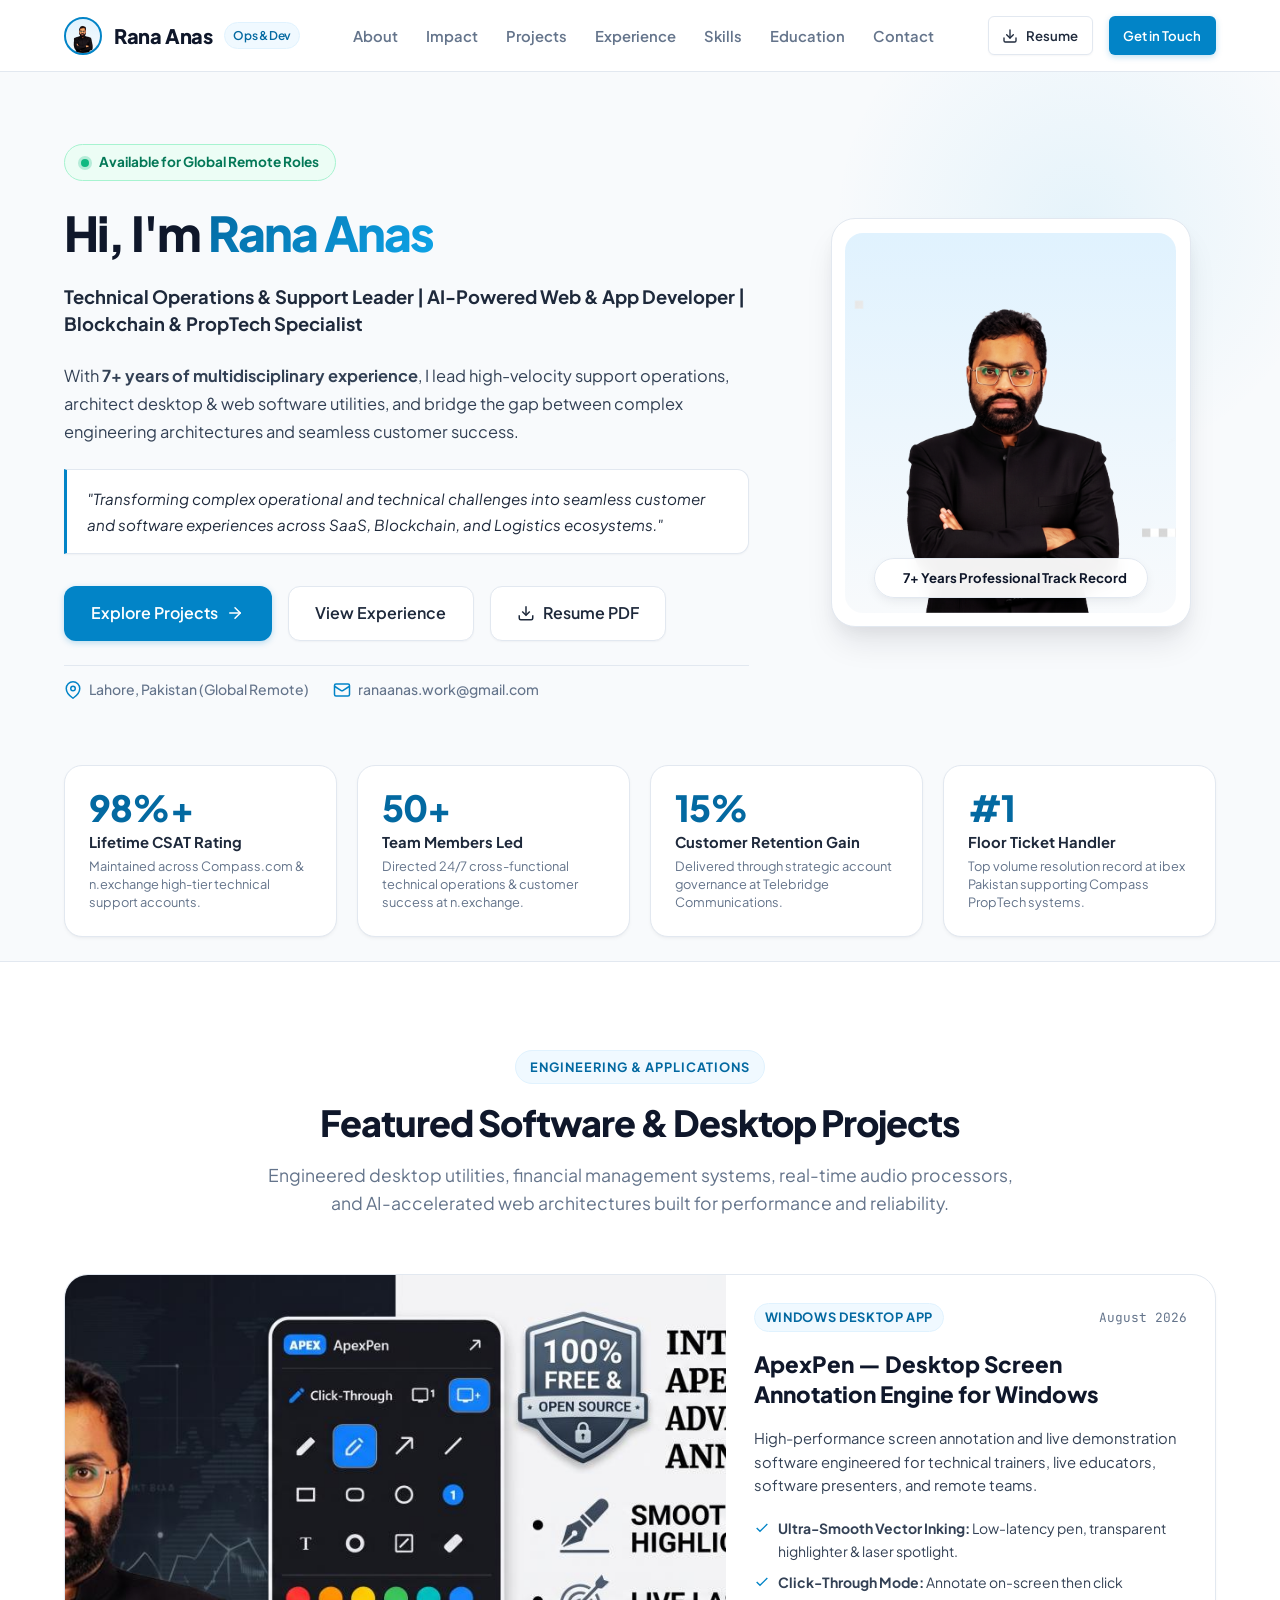
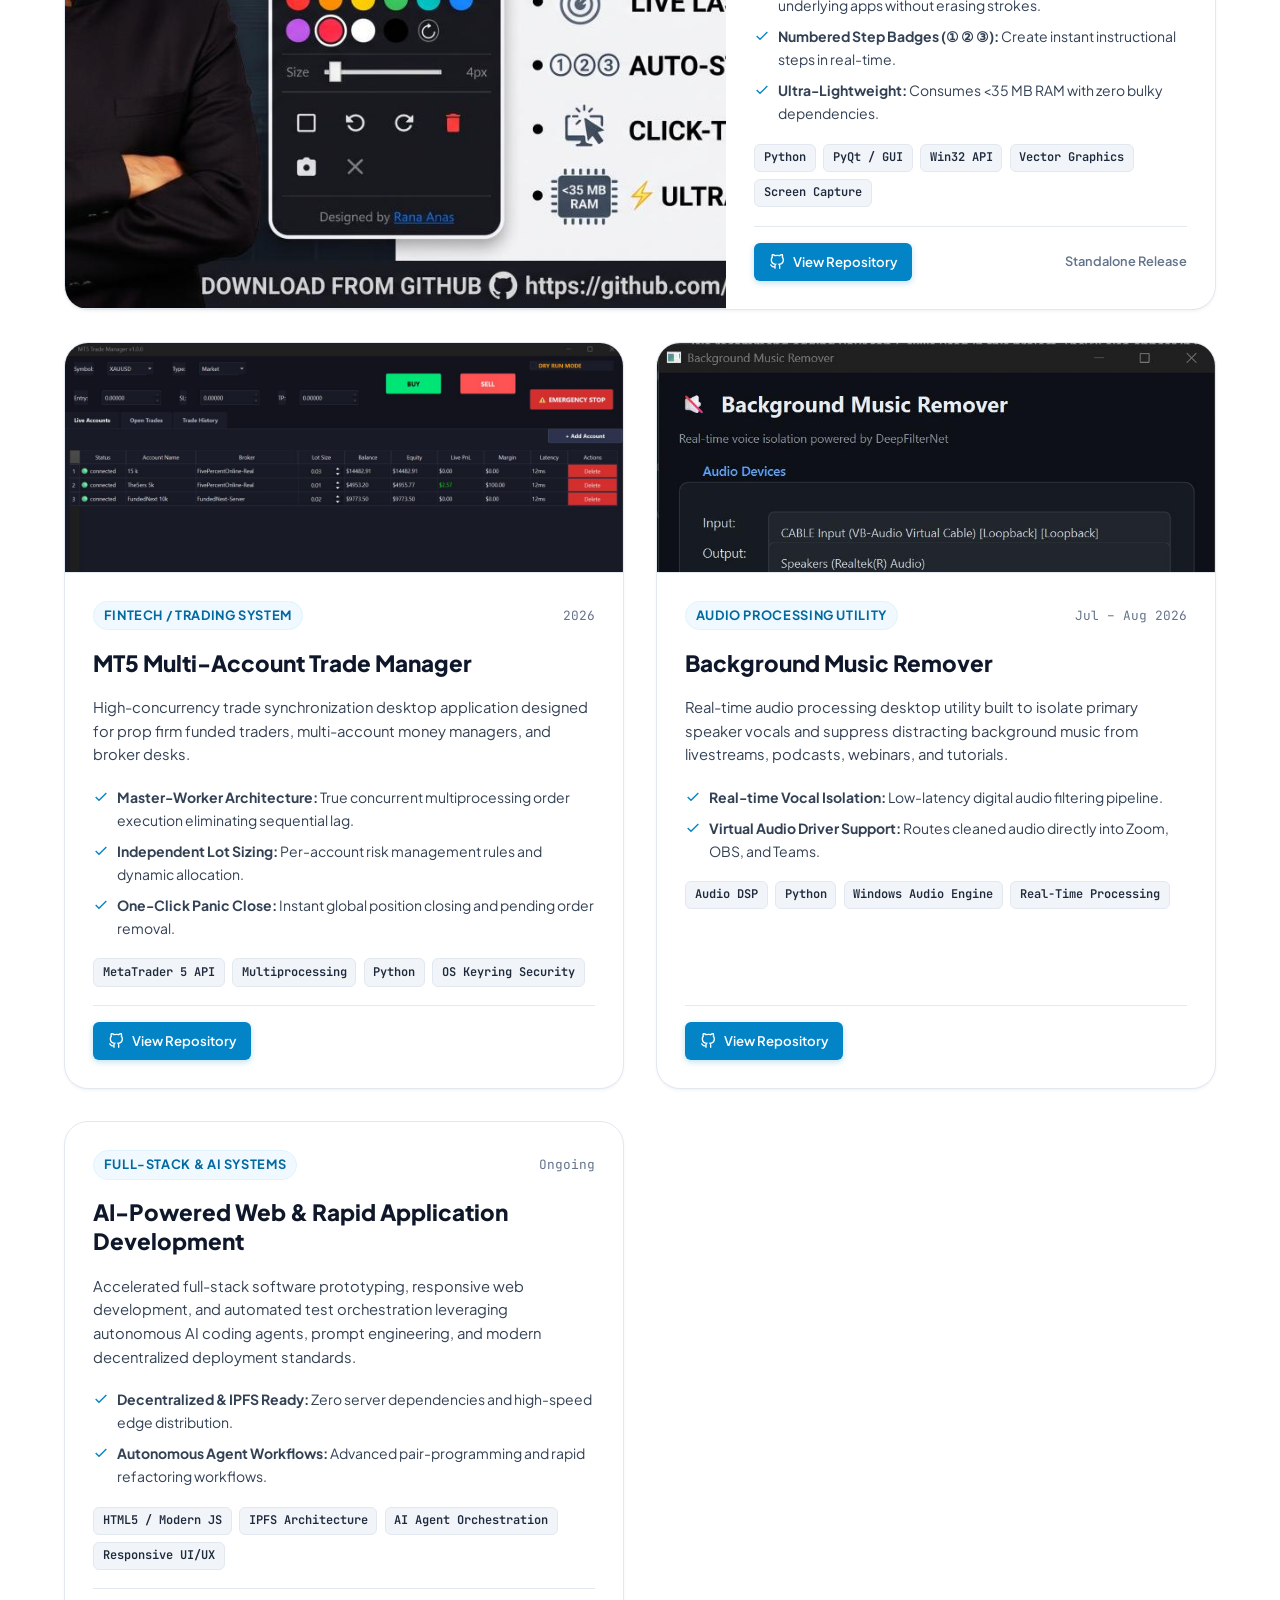
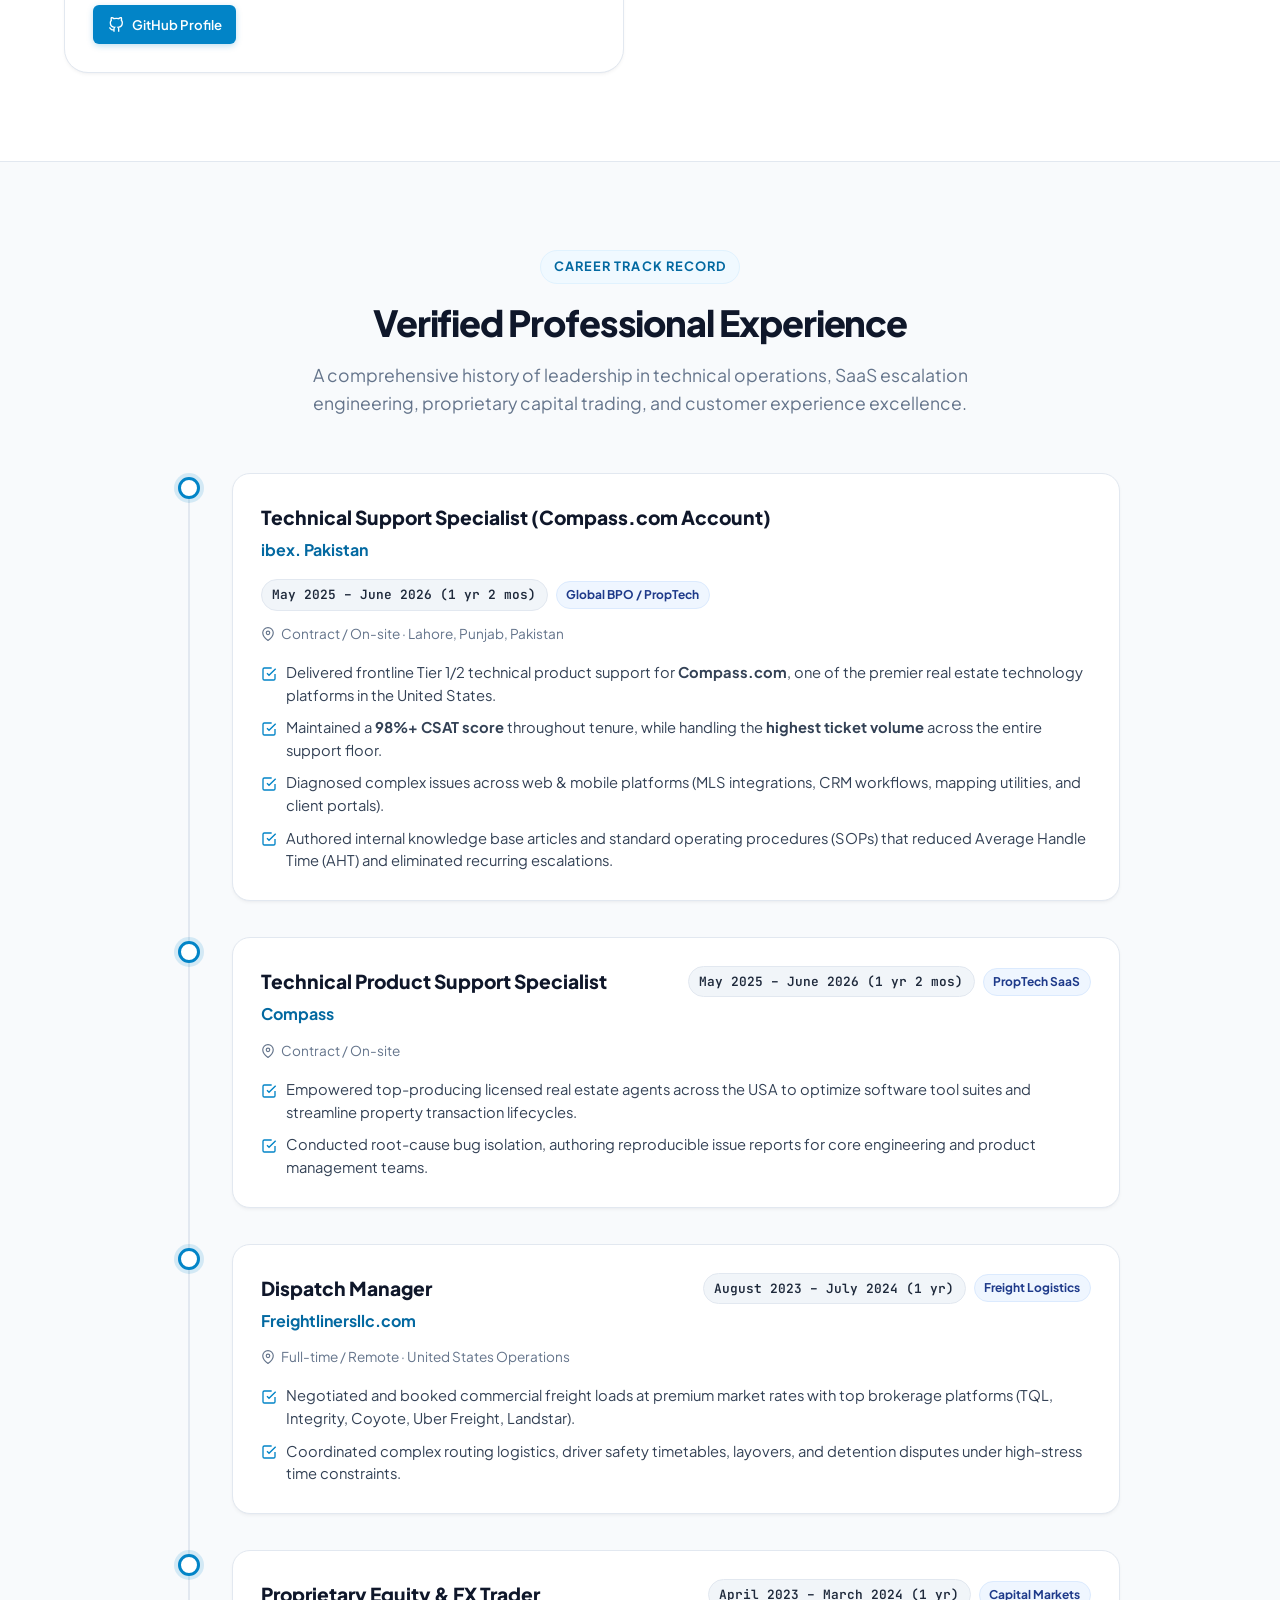
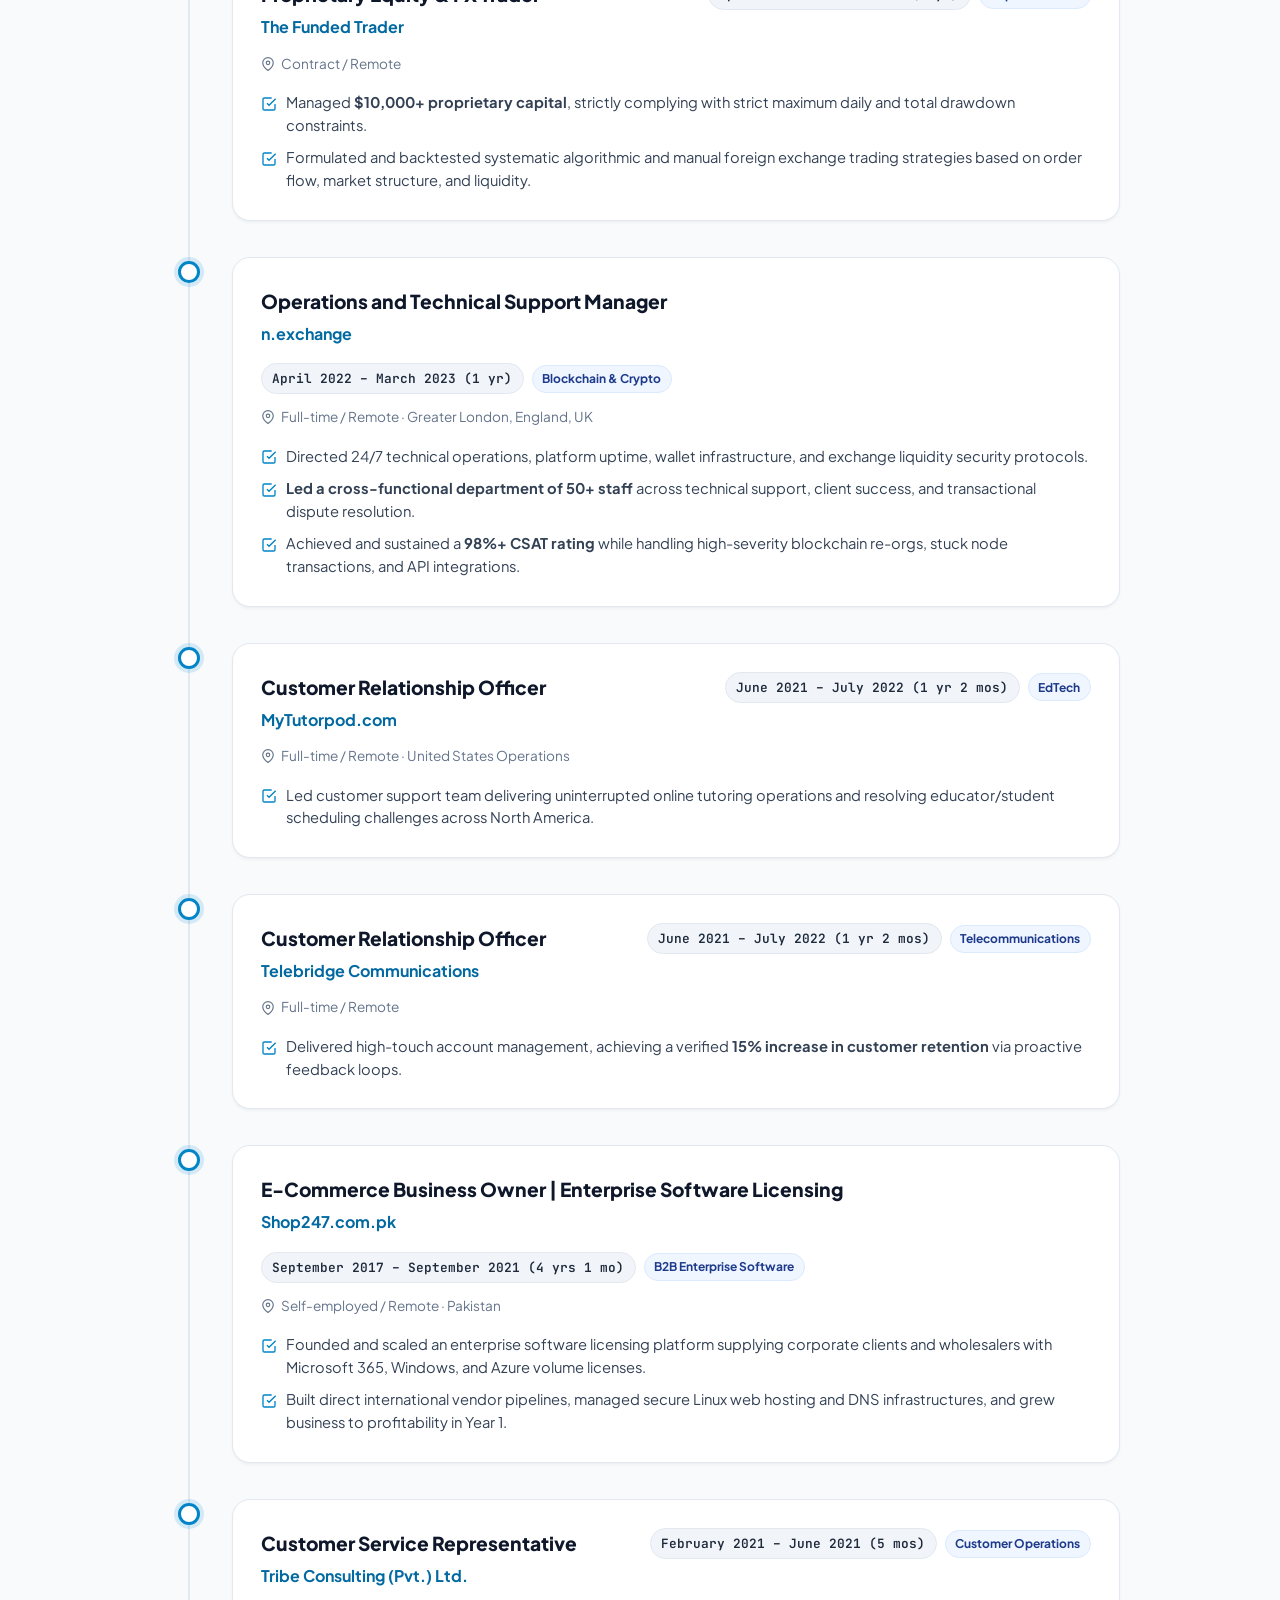
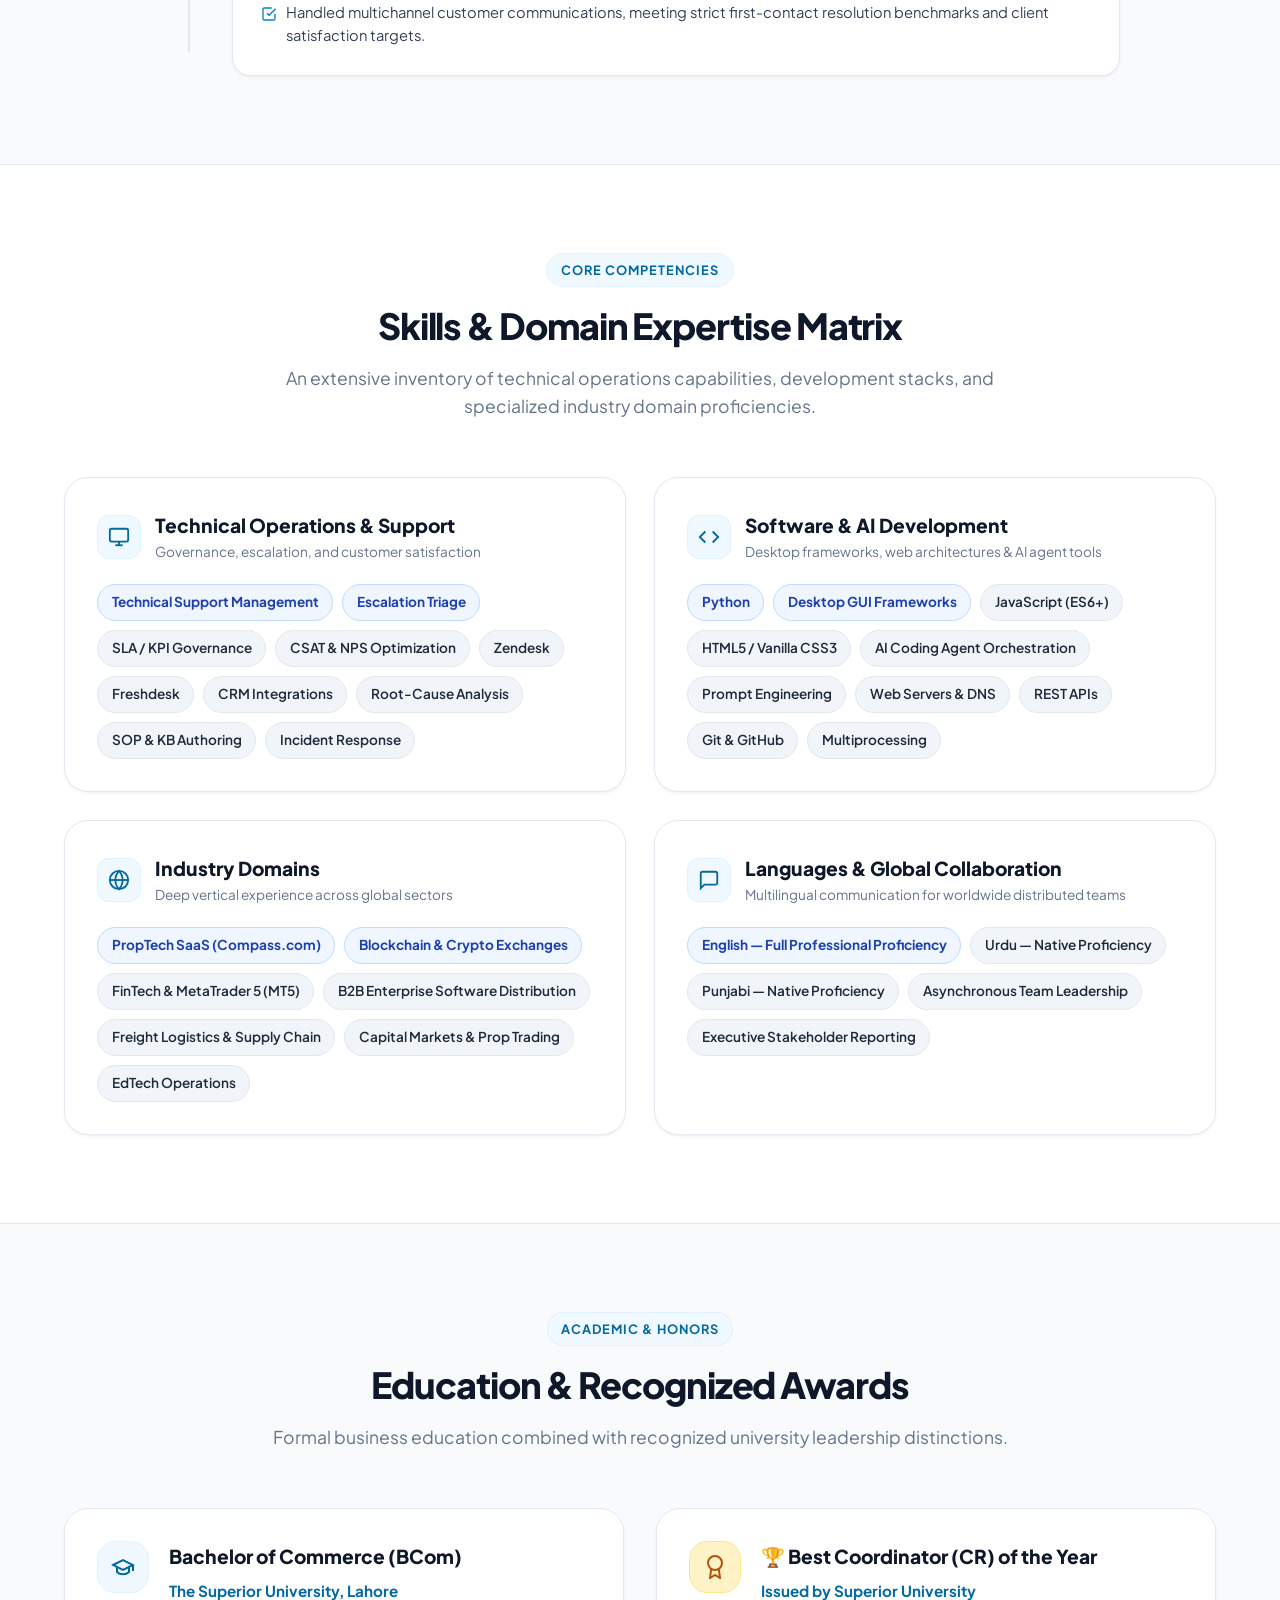
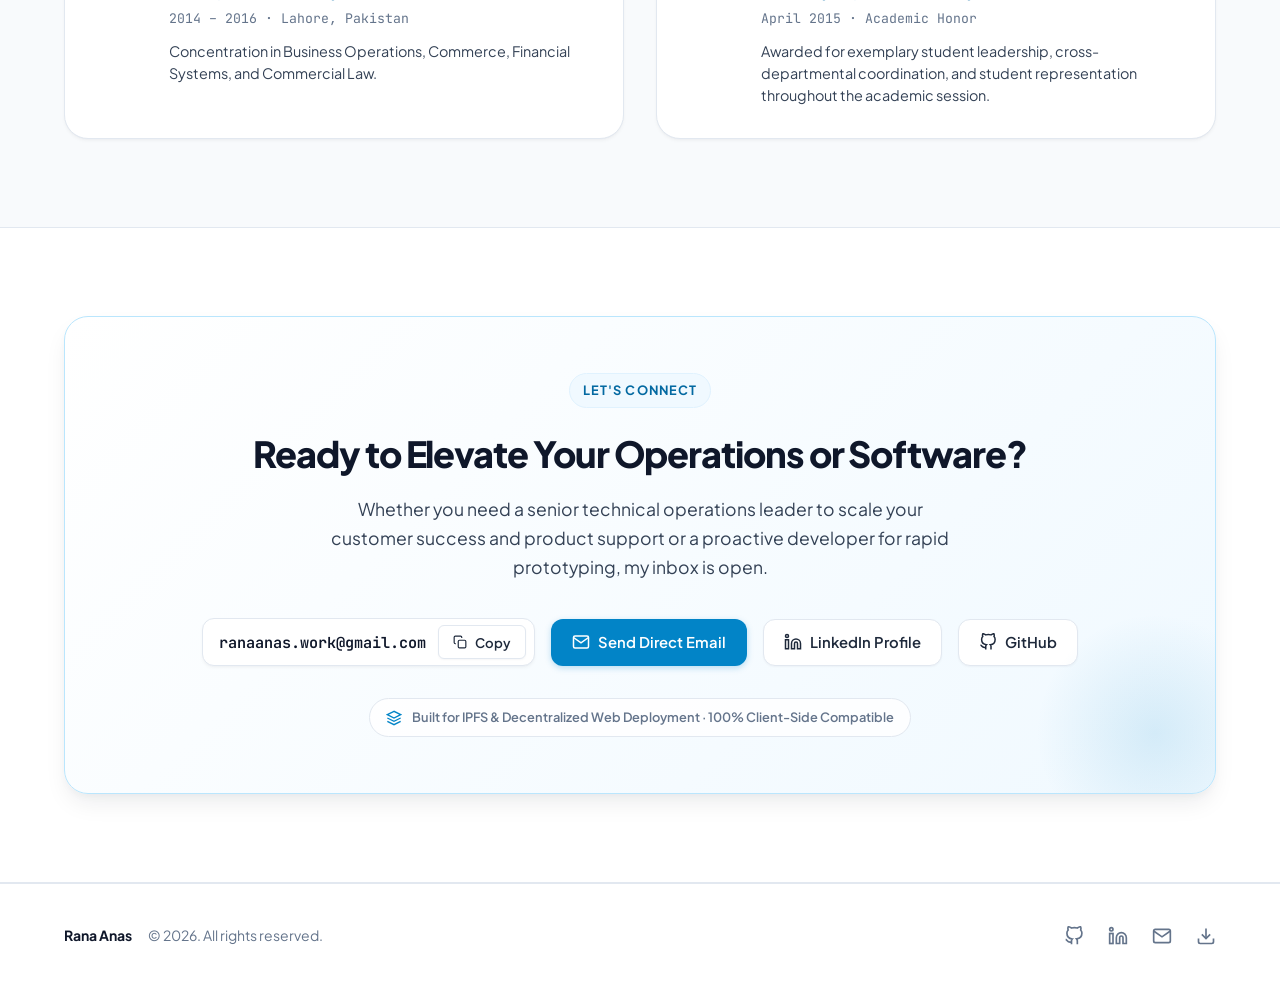
==== flat-build/index.html @ db35bfa6 "Deploy portfolio website" ====
<!DOCTYPE html>
<html lang="en">
<head>
  <meta charset="UTF-8">
  <meta name="viewport" content="width=device-width, initial-scale=1.0">
  <title>Rana Anas | Technical Operations Leader & Software Developer</title>
  <meta name="description" content="Official portfolio of Rana Anas — Technical Operations & Support Leader, AI-Powered Web & Desktop App Developer, Blockchain & PropTech Specialist with 7+ years experience.">
  <meta name="author" content="Rana Anas">
  
  <!-- Open Graph / Meta -->
  <meta property="og:title" content="Rana Anas | Executive Portfolio">
  <meta property="og:description" content="Technical Operations & Support Leader | AI-Powered Web & App Developer | 7+ Years Experience.">
  <meta property="og:type" content="website">
  <meta property="og:image" content="./profile.png">

  <!-- Favicon -->
  <link rel="icon" type="image/svg+xml" href="./favicon.svg">

  <!-- Google Fonts Preconnect & Stylesheet -->
  <link rel="preconnect" href="https://fonts.googleapis.com">
  <link rel="preconnect" href="https://fonts.gstatic.com" crossorigin>
  <link href="https://fonts.googleapis.com/css2?family=JetBrains+Mono:wght@400;500;600;700&family=Plus+Jakarta+Sans:ital,wght@0,300;0,400;0,500;0,600;0,700;0,800;1,400;1,600&display=swap" rel="stylesheet">

  <!-- Core Stylesheet (Relative Path for IPFS) -->
  <link rel="stylesheet" href="./styles.css">
</head>
<body>

  <!-- ========================================================================
       1. Navigation Bar (Sticky & Glassmorphic)
       ======================================================================== -->
  <header class="navbar" id="navbar">
    <div class="container nav-container">
      <a href="#hero" class="nav-brand">
        <img src="./profile.png" alt="Rana Anas" class="brand-avatar">
        <span>Rana Anas</span>
        <span class="brand-badge">Ops & Dev</span>
      </a>

      <!-- Desktop Navigation Links -->
      <ul class="nav-links">
        <li><a href="#about" class="nav-link">About</a></li>
        <li><a href="#metrics" class="nav-link">Impact</a></li>
        <li><a href="#projects" class="nav-link">Projects</a></li>
        <li><a href="#experience" class="nav-link">Experience</a></li>
        <li><a href="#skills" class="nav-link">Skills</a></li>
        <li><a href="#education" class="nav-link">Education</a></li>
        <li><a href="#contact" class="nav-link">Contact</a></li>
      </ul>

      <!-- Navbar Action Buttons -->
      <div class="nav-actions">
        <a href="./resume.pdf" class="btn btn-secondary btn-sm" download="Rana_Anas_Resume.pdf" target="_blank" rel="noopener noreferrer">
          <svg width="16" height="16" viewBox="0 0 24 24" fill="none" stroke="currentColor" stroke-width="2" stroke-linecap="round" stroke-linejoin="round"><path d="M21 15v4a2 2 0 0 1-2 2H5a2 2 0 0 1-2-2v-4"/><polyline points="7 10 12 15 17 10"/><line x1="12" y1="15" x2="12" y2="3"/></svg>
          <span>Resume</span>
        </a>
        <a href="#contact" class="btn btn-primary btn-sm">
          <span>Get in Touch</span>
        </a>
        <button class="mobile-menu-btn" aria-label="Toggle navigation menu" id="mobileMenuBtn">
          <svg width="24" height="24" viewBox="0 0 24 24" fill="none" stroke="currentColor" stroke-width="2" stroke-linecap="round" stroke-linejoin="round"><line x1="3" y1="12" x2="21" y2="12"/><line x1="3" y1="6" x2="21" y2="6"/><line x1="3" y1="18" x2="21" y2="18"/></svg>
        </button>
      </div>
    </div>

    <!-- Mobile Navigation Drawer -->
    <div class="mobile-nav-drawer" id="mobileDrawer">
      <ul class="mobile-nav-links">
        <li><a href="#about" class="mobile-nav-link"><span>About</span> <svg width="16" height="16" viewBox="0 0 24 24" fill="none" stroke="currentColor" stroke-width="2"><polyline points="9 18 15 12 9 6"/></svg></a></li>
        <li><a href="#metrics" class="mobile-nav-link"><span>Impact Highlights</span> <svg width="16" height="16" viewBox="0 0 24 24" fill="none" stroke="currentColor" stroke-width="2"><polyline points="9 18 15 12 9 6"/></svg></a></li>
        <li><a href="#projects" class="mobile-nav-link"><span>Featured Projects</span> <svg width="16" height="16" viewBox="0 0 24 24" fill="none" stroke="currentColor" stroke-width="2"><polyline points="9 18 15 12 9 6"/></svg></a></li>
        <li><a href="#experience" class="mobile-nav-link"><span>Work Experience</span> <svg width="16" height="16" viewBox="0 0 24 24" fill="none" stroke="currentColor" stroke-width="2"><polyline points="9 18 15 12 9 6"/></svg></a></li>
        <li><a href="#skills" class="mobile-nav-link"><span>Skills & Tech</span> <svg width="16" height="16" viewBox="0 0 24 24" fill="none" stroke="currentColor" stroke-width="2"><polyline points="9 18 15 12 9 6"/></svg></a></li>
        <li><a href="#education" class="mobile-nav-link"><span>Education & Honors</span> <svg width="16" height="16" viewBox="0 0 24 24" fill="none" stroke="currentColor" stroke-width="2"><polyline points="9 18 15 12 9 6"/></svg></a></li>
        <li><a href="#contact" class="mobile-nav-link"><span>Contact</span> <svg width="16" height="16" viewBox="0 0 24 24" fill="none" stroke="currentColor" stroke-width="2"><polyline points="9 18 15 12 9 6"/></svg></a></li>
      </ul>
      <div style="display: flex; gap: 0.75rem; flex-direction: column;">
        <a href="./resume.pdf" class="btn btn-secondary" download="Rana_Anas_Resume.pdf" target="_blank" rel="noopener noreferrer">
          <svg width="16" height="16" viewBox="0 0 24 24" fill="none" stroke="currentColor" stroke-width="2"><path d="M21 15v4a2 2 0 0 1-2 2H5a2 2 0 0 1-2-2v-4"/><polyline points="7 10 12 15 17 10"/><line x1="12" y1="15" x2="12" y2="3"/></svg>
          <span>Download Resume</span>
        </a>
      </div>
    </div>
  </header>

  <main>
    <!-- ========================================================================
         2. Hero Section
         ======================================================================== -->
    <section class="hero" id="hero">
      <div class="container hero-grid">
        <div class="hero-content">
          <div class="status-pill">
            <span class="status-dot"></span>
            <span>Available for Global Remote Roles</span>
          </div>

          <h1 class="hero-title">
            Hi, I'm <span class="highlight">Rana Anas</span>
          </h1>

          <div class="hero-headline">
            Technical Operations & Support Leader | AI-Powered Web & App Developer | Blockchain & PropTech Specialist
          </div>

          <p class="hero-desc">
            With <strong>7+ years of multidisciplinary experience</strong>, I lead high-velocity support operations, architect desktop & web software utilities, and bridge the gap between complex engineering architectures and seamless customer success.
          </p>

          <blockquote class="hero-philosophy">
            "Transforming complex operational and technical challenges into seamless customer and software experiences across SaaS, Blockchain, and Logistics ecosystems."
          </blockquote>

          <div class="hero-ctas">
            <a href="#projects" class="btn btn-primary btn-lg">
              <span>Explore Projects</span>
              <svg width="18" height="18" viewBox="0 0 24 24" fill="none" stroke="currentColor" stroke-width="2" stroke-linecap="round" stroke-linejoin="round"><line x1="5" y1="12" x2="19" y2="12"/><polyline points="12 5 19 12 12 19"/></svg>
            </a>
            <a href="#experience" class="btn btn-secondary btn-lg">
              <span>View Experience</span>
            </a>
            <a href="./resume.pdf" class="btn btn-secondary btn-lg" download="Rana_Anas_Resume.pdf" target="_blank" rel="noopener noreferrer">
              <svg width="18" height="18" viewBox="0 0 24 24" fill="none" stroke="currentColor" stroke-width="2"><path d="M21 15v4a2 2 0 0 1-2 2H5a2 2 0 0 1-2-2v-4"/><polyline points="7 10 12 15 17 10"/><line x1="12" y1="15" x2="12" y2="3"/></svg>
              <span>Resume PDF</span>
            </a>
          </div>

          <div class="hero-meta">
            <div class="meta-item">
              <svg width="18" height="18" viewBox="0 0 24 24" fill="none" stroke="currentColor" stroke-width="2"><path d="M21 10c0 7-9 13-9 13s-9-6-9-13a9 9 0 0 1 18 0z"/><circle cx="12" cy="10" r="3"/></svg>
              <span>Lahore, Pakistan (Global Remote)</span>
            </div>
            <div class="meta-item">
              <svg width="18" height="18" viewBox="0 0 24 24" fill="none" stroke="currentColor" stroke-width="2"><rect x="2" y="4" width="20" height="16" rx="2"/><path d="m22 7-8.97 5.7a1.94 1.94 0 0 1-2.06 0L2 7"/></svg>
              <span>ranaanas.work@gmail.com</span>
            </div>
          </div>
        </div>

        <div class="hero-visual" id="about">
          <div class="profile-card-wrapper">
            <div class="profile-card">
              <div class="profile-image-container">
                <img src="./profile.png" alt="Rana Anas - Profile Picture" class="profile-image">
              </div>
              <div class="profile-floating-badge">
                <svg width="16" height="16" viewBox="0 0 24 24" fill="none" stroke="currentColor" stroke-width="2"><path d="M12 2v20M17 5H9.5a3.5 3.5 0 0 0 0 7h5a3.5 3.5 0 0 1 0 7H6"/></svg>
                <span>7+ Years Professional Track Record</span>
              </div>
            </div>
          </div>
        </div>
      </div>
    </section>

    <!-- ========================================================================
         3. Key Impact & Metrics Strip
         ======================================================================== -->
    <section class="metrics-section" id="metrics">
      <div class="container">
        <div class="metrics-grid">
          
          <div class="metric-card">
            <div class="metric-number-row">
              <span class="metric-number">98%+</span>
            </div>
            <div class="metric-label">Lifetime CSAT Rating</div>
            <div class="metric-caption">Maintained across Compass.com & n.exchange high-tier technical support accounts.</div>
          </div>

          <div class="metric-card">
            <div class="metric-number-row">
              <span class="metric-number">50+</span>
            </div>
            <div class="metric-label">Team Members Led</div>
            <div class="metric-caption">Directed 24/7 cross-functional technical operations & customer success at n.exchange.</div>
          </div>

          <div class="metric-card">
            <div class="metric-number-row">
              <span class="metric-number">15%</span>
            </div>
            <div class="metric-label">Customer Retention Gain</div>
            <div class="metric-caption">Delivered through strategic account governance at Telebridge Communications.</div>
          </div>

          <div class="metric-card">
            <div class="metric-number-row">
              <span class="metric-number">#1</span>
            </div>
            <div class="metric-label">Floor Ticket Handler</div>
            <div class="metric-caption">Top volume resolution record at ibex Pakistan supporting Compass PropTech systems.</div>
          </div>

        </div>
      </div>
    </section>

    <!-- ========================================================================
         4. Featured Software & Desktop Projects
         ======================================================================== -->
    <section class="section section-alt" id="projects">
      <div class="container">
        <div class="section-header">
          <div class="section-badge">Engineering & Applications</div>
          <h2 class="section-title">Featured Software & Desktop Projects</h2>
          <p class="section-subtitle">
            Engineered desktop utilities, financial management systems, real-time audio processors, and AI-accelerated web architectures built for performance and reliability.
          </p>
        </div>

        <div class="projects-grid">

          <!-- Project 1: ApexPen -->
          <article class="project-card project-card-hero">
            <div class="project-image-wrap" data-zoom-img="./ApexPen.jpeg">
              <img src="./ApexPen.jpeg" alt="ApexPen Desktop Screen Annotation Engine GUI" class="project-img">
              <div class="project-image-overlay">
                <span class="image-zoom-btn">
                  <svg width="14" height="14" viewBox="0 0 24 24" fill="none" stroke="currentColor" stroke-width="2"><circle cx="11" cy="11" r="8"/><line x1="21" y1="21" x2="16.65" y2="16.65"/><line x1="11" y1="8" x2="11" y2="14"/><line x1="8" y1="11" x2="14" y2="11"/></svg>
                  Click to Zoom Preview
                </span>
              </div>
            </div>
            <div class="project-body">
              <div class="project-header-meta">
                <span class="project-category">Windows Desktop App</span>
                <span class="project-date">August 2026</span>
              </div>
              <h3 class="project-title">ApexPen — Desktop Screen Annotation Engine for Windows</h3>
              <p class="project-desc">
                High-performance screen annotation and live demonstration software engineered for technical trainers, live educators, software presenters, and remote teams.
              </p>
              <ul class="project-features">
                <li class="project-feature-item">
                  <svg width="16" height="16" viewBox="0 0 24 24" fill="none" stroke="currentColor" stroke-width="2"><polyline points="20 6 9 17 4 12"/></svg>
                  <span><strong>Ultra-Smooth Vector Inking:</strong> Low-latency pen, transparent highlighter & laser spotlight.</span>
                </li>
                <li class="project-feature-item">
                  <svg width="16" height="16" viewBox="0 0 24 24" fill="none" stroke="currentColor" stroke-width="2"><polyline points="20 6 9 17 4 12"/></svg>
                  <span><strong>Click-Through Mode:</strong> Annotate on-screen then click underlying apps without erasing strokes.</span>
                </li>
                <li class="project-feature-item">
                  <svg width="16" height="16" viewBox="0 0 24 24" fill="none" stroke="currentColor" stroke-width="2"><polyline points="20 6 9 17 4 12"/></svg>
                  <span><strong>Numbered Step Badges (① ② ③):</strong> Create instant instructional steps in real-time.</span>
                </li>
                <li class="project-feature-item">
                  <svg width="16" height="16" viewBox="0 0 24 24" fill="none" stroke="currentColor" stroke-width="2"><polyline points="20 6 9 17 4 12"/></svg>
                  <span><strong>Ultra-Lightweight:</strong> Consumes &lt;35 MB RAM with zero bulky dependencies.</span>
                </li>
              </ul>
              <div class="project-tags">
                <span class="project-tag">Python</span>
                <span class="project-tag">PyQt / GUI</span>
                <span class="project-tag">Win32 API</span>
                <span class="project-tag">Vector Graphics</span>
                <span class="project-tag">Screen Capture</span>
              </div>
              <div class="project-footer">
                <a href="https://github.com/ranaanas/ApexPen" target="_blank" rel="noopener noreferrer" class="btn btn-primary btn-sm">
                  <svg width="16" height="16" viewBox="0 0 24 24" fill="none" stroke="currentColor" stroke-width="2"><path d="M9 19c-5 1.5-5-2.5-7-3m14 6v-3.87a3.37 3.37 0 0 0-.94-2.61c3.14-.35 6.44-1.54 6.44-7A5.44 5.44 0 0 0 20 4.77 5.07 5.07 0 0 0 19.91 1S18.73.65 16 2.48a13.38 13.38 0 0 0-7 0C6.27.65 5.09 1 5.09 1A5.07 5.07 0 0 0 5 4.77a5.44 5.44 0 0 0-1.5 3.78c0 5.42 3.3 6.61 6.44 7A3.37 3.37 0 0 0 9 18.13V22"/></svg>
                  <span>View Repository</span>
                </a>
                <span style="font-size: 0.8rem; color: var(--text-muted); font-weight: 600;">Standalone Release</span>
              </div>
            </div>
          </article>

          <!-- Project 2: MT5 Multi-Account Trade Manager -->
          <article class="project-card">
            <div class="project-image-wrap" data-zoom-img="./mt5-manager.jpeg">
              <img src="./mt5-manager.jpeg" alt="MT5 Multi-Account Trade Manager Interface" class="project-img">
              <div class="project-image-overlay">
                <span class="image-zoom-btn">
                  <svg width="14" height="14" viewBox="0 0 24 24" fill="none" stroke="currentColor" stroke-width="2"><circle cx="11" cy="11" r="8"/><line x1="21" y1="21" x2="16.65" y2="16.65"/><line x1="11" y1="8" x2="11" y2="14"/><line x1="8" y1="11" x2="14" y2="11"/></svg>
                  Click to Zoom Preview
                </span>
              </div>
            </div>
            <div class="project-body">
              <div class="project-header-meta">
                <span class="project-category">FinTech / Trading System</span>
                <span class="project-date">2026</span>
              </div>
              <h3 class="project-title">MT5 Multi-Account Trade Manager</h3>
              <p class="project-desc">
                High-concurrency trade synchronization desktop application designed for prop firm funded traders, multi-account money managers, and broker desks.
              </p>
              <ul class="project-features">
                <li class="project-feature-item">
                  <svg width="16" height="16" viewBox="0 0 24 24" fill="none" stroke="currentColor" stroke-width="2"><polyline points="20 6 9 17 4 12"/></svg>
                  <span><strong>Master-Worker Architecture:</strong> True concurrent multiprocessing order execution eliminating sequential lag.</span>
                </li>
                <li class="project-feature-item">
                  <svg width="16" height="16" viewBox="0 0 24 24" fill="none" stroke="currentColor" stroke-width="2"><polyline points="20 6 9 17 4 12"/></svg>
                  <span><strong>Independent Lot Sizing:</strong> Per-account risk management rules and dynamic allocation.</span>
                </li>
                <li class="project-feature-item">
                  <svg width="16" height="16" viewBox="0 0 24 24" fill="none" stroke="currentColor" stroke-width="2"><polyline points="20 6 9 17 4 12"/></svg>
                  <span><strong>One-Click Panic Close:</strong> Instant global position closing and pending order removal.</span>
                </li>
              </ul>
              <div class="project-tags">
                <span class="project-tag">MetaTrader 5 API</span>
                <span class="project-tag">Multiprocessing</span>
                <span class="project-tag">Python</span>
                <span class="project-tag">OS Keyring Security</span>
              </div>
              <div class="project-footer">
                <a href="https://github.com/ranaanas/MT5-Trade-Manager" target="_blank" rel="noopener noreferrer" class="btn btn-primary btn-sm">
                  <svg width="16" height="16" viewBox="0 0 24 24" fill="none" stroke="currentColor" stroke-width="2"><path d="M9 19c-5 1.5-5-2.5-7-3m14 6v-3.87a3.37 3.37 0 0 0-.94-2.61c3.14-.35 6.44-1.54 6.44-7A5.44 5.44 0 0 0 20 4.77 5.07 5.07 0 0 0 19.91 1S18.73.65 16 2.48a13.38 13.38 0 0 0-7 0C6.27.65 5.09 1 5.09 1A5.07 5.07 0 0 0 5 4.77a5.44 5.44 0 0 0-1.5 3.78c0 5.42 3.3 6.61 6.44 7A3.37 3.37 0 0 0 9 18.13V22"/></svg>
                  <span>View Repository</span>
                </a>
              </div>
            </div>
          </article>

          <!-- Project 3: Background Music Remover -->
          <article class="project-card">
            <div class="project-image-wrap" data-zoom-img="./audio-remover.jpeg">
              <img src="./audio-remover.jpeg" alt="Background Music Remover Desktop Utility" class="project-img">
              <div class="project-image-overlay">
                <span class="image-zoom-btn">
                  <svg width="14" height="14" viewBox="0 0 24 24" fill="none" stroke="currentColor" stroke-width="2"><circle cx="11" cy="11" r="8"/><line x1="21" y1="21" x2="16.65" y2="16.65"/><line x1="11" y1="8" x2="11" y2="14"/><line x1="8" y1="11" x2="14" y2="11"/></svg>
                  Click to Zoom Preview
                </span>
              </div>
            </div>
            <div class="project-body">
              <div class="project-header-meta">
                <span class="project-category">Audio Processing Utility</span>
                <span class="project-date">Jul – Aug 2026</span>
              </div>
              <h3 class="project-title">Background Music Remover</h3>
              <p class="project-desc">
                Real-time audio processing desktop utility built to isolate primary speaker vocals and suppress distracting background music from livestreams, podcasts, webinars, and tutorials.
              </p>
              <ul class="project-features">
                <li class="project-feature-item">
                  <svg width="16" height="16" viewBox="0 0 24 24" fill="none" stroke="currentColor" stroke-width="2"><polyline points="20 6 9 17 4 12"/></svg>
                  <span><strong>Real-time Vocal Isolation:</strong> Low-latency digital audio filtering pipeline.</span>
                </li>
                <li class="project-feature-item">
                  <svg width="16" height="16" viewBox="0 0 24 24" fill="none" stroke="currentColor" stroke-width="2"><polyline points="20 6 9 17 4 12"/></svg>
                  <span><strong>Virtual Audio Driver Support:</strong> Routes cleaned audio directly into Zoom, OBS, and Teams.</span>
                </li>
              </ul>
              <div class="project-tags">
                <span class="project-tag">Audio DSP</span>
                <span class="project-tag">Python</span>
                <span class="project-tag">Windows Audio Engine</span>
                <span class="project-tag">Real-Time Processing</span>
              </div>
              <div class="project-footer">
                <a href="https://github.com/ranaanas/background-music-remover" target="_blank" rel="noopener noreferrer" class="btn btn-primary btn-sm">
                  <svg width="16" height="16" viewBox="0 0 24 24" fill="none" stroke="currentColor" stroke-width="2"><path d="M9 19c-5 1.5-5-2.5-7-3m14 6v-3.87a3.37 3.37 0 0 0-.94-2.61c3.14-.35 6.44-1.54 6.44-7A5.44 5.44 0 0 0 20 4.77 5.07 5.07 0 0 0 19.91 1S18.73.65 16 2.48a13.38 13.38 0 0 0-7 0C6.27.65 5.09 1 5.09 1A5.07 5.07 0 0 0 5 4.77a5.44 5.44 0 0 0-1.5 3.78c0 5.42 3.3 6.61 6.44 7A3.37 3.37 0 0 0 9 18.13V22"/></svg>
                  <span>View Repository</span>
                </a>
              </div>
            </div>
          </article>

          <!-- Project 4: AI-Powered Rapid Development -->
          <article class="project-card">
            <div class="project-body" style="justify-content: space-between; height: 100%;">
              <div style="display: flex; flex-direction: column; gap: 1.15rem;">
                <div class="project-header-meta">
                  <span class="project-category">Full-Stack & AI Systems</span>
                  <span class="project-date">Ongoing</span>
                </div>
                <h3 class="project-title">AI-Powered Web & Rapid Application Development</h3>
                <p class="project-desc">
                  Accelerated full-stack software prototyping, responsive web development, and automated test orchestration leveraging autonomous AI coding agents, prompt engineering, and modern decentralized deployment standards.
                </p>
                <ul class="project-features">
                  <li class="project-feature-item">
                    <svg width="16" height="16" viewBox="0 0 24 24" fill="none" stroke="currentColor" stroke-width="2"><polyline points="20 6 9 17 4 12"/></svg>
                    <span><strong>Decentralized & IPFS Ready:</strong> Zero server dependencies and high-speed edge distribution.</span>
                  </li>
                  <li class="project-feature-item">
                    <svg width="16" height="16" viewBox="0 0 24 24" fill="none" stroke="currentColor" stroke-width="2"><polyline points="20 6 9 17 4 12"/></svg>
                    <span><strong>Autonomous Agent Workflows:</strong> Advanced pair-programming and rapid refactoring workflows.</span>
                  </li>
                </ul>
                <div class="project-tags">
                  <span class="project-tag">HTML5 / Modern JS</span>
                  <span class="project-tag">IPFS Architecture</span>
                  <span class="project-tag">AI Agent Orchestration</span>
                  <span class="project-tag">Responsive UI/UX</span>
                </div>
              </div>
              <div class="project-footer">
                <a href="https://github.com/ranaanas/" target="_blank" rel="noopener noreferrer" class="btn btn-primary btn-sm">
                  <svg width="16" height="16" viewBox="0 0 24 24" fill="none" stroke="currentColor" stroke-width="2"><path d="M9 19c-5 1.5-5-2.5-7-3m14 6v-3.87a3.37 3.37 0 0 0-.94-2.61c3.14-.35 6.44-1.54 6.44-7A5.44 5.44 0 0 0 20 4.77 5.07 5.07 0 0 0 19.91 1S18.73.65 16 2.48a13.38 13.38 0 0 0-7 0C6.27.65 5.09 1 5.09 1A5.07 5.07 0 0 0 5 4.77a5.44 5.44 0 0 0-1.5 3.78c0 5.42 3.3 6.61 6.44 7A3.37 3.37 0 0 0 9 18.13V22"/></svg>
                  <span>GitHub Profile</span>
                </a>
              </div>
            </div>
          </article>

        </div>
      </div>
    </section>

    <!-- ========================================================================
         5. Verified Career Experience Timeline (All 9 Positions)
         ======================================================================== -->
    <section class="section" id="experience">
      <div class="container">
        <div class="section-header">
          <div class="section-badge">Career Track Record</div>
          <h2 class="section-title">Verified Professional Experience</h2>
          <p class="section-subtitle">
            A comprehensive history of leadership in technical operations, SaaS escalation engineering, proprietary capital trading, and customer experience excellence.
          </p>
        </div>

        <div class="timeline-container">

          <!-- 1. ibex Pakistan / Compass.com Account -->
          <div class="timeline-item">
            <div class="timeline-node"></div>
            <div class="timeline-card">
              <div class="timeline-header">
                <div class="timeline-role-info">
                  <h3 class="timeline-role">Technical Support Specialist (Compass.com Account)</h3>
                  <div class="timeline-company">ibex. Pakistan</div>
                </div>
                <div class="timeline-badge-row">
                  <span class="timeline-duration-badge">May 2025 – June 2026 (1 yr 2 mos)</span>
                  <span class="timeline-domain-badge">Global BPO / PropTech</span>
                </div>
              </div>
              <div class="timeline-location">
                <svg width="14" height="14" viewBox="0 0 24 24" fill="none" stroke="currentColor" stroke-width="2"><path d="M21 10c0 7-9 13-9 13s-9-6-9-13a9 9 0 0 1 18 0z"/><circle cx="12" cy="10" r="3"/></svg>
                <span>Contract / On-site · Lahore, Punjab, Pakistan</span>
              </div>
              <ul class="timeline-bullets">
                <li class="timeline-bullet">
                  <svg width="16" height="16" viewBox="0 0 24 24" fill="none" stroke="currentColor" stroke-width="2"><polyline points="9 11 12 14 22 4"/><path d="M21 12v7a2 2 0 0 1-2 2H5a2 2 0 0 1-2-2V5a2 2 0 0 1 2-2h11"/></svg>
                  <span>Delivered frontline Tier 1/2 technical product support for <strong>Compass.com</strong>, one of the premier real estate technology platforms in the United States.</span>
                </li>
                <li class="timeline-bullet">
                  <svg width="16" height="16" viewBox="0 0 24 24" fill="none" stroke="currentColor" stroke-width="2"><polyline points="9 11 12 14 22 4"/><path d="M21 12v7a2 2 0 0 1-2 2H5a2 2 0 0 1-2-2V5a2 2 0 0 1 2-2h11"/></svg>
                  <span>Maintained a <strong>98%+ CSAT score</strong> throughout tenure, while handling the <strong>highest ticket volume</strong> across the entire support floor.</span>
                </li>
                <li class="timeline-bullet">
                  <svg width="16" height="16" viewBox="0 0 24 24" fill="none" stroke="currentColor" stroke-width="2"><polyline points="9 11 12 14 22 4"/><path d="M21 12v7a2 2 0 0 1-2 2H5a2 2 0 0 1-2-2V5a2 2 0 0 1 2-2h11"/></svg>
                  <span>Diagnosed complex issues across web & mobile platforms (MLS integrations, CRM workflows, mapping utilities, and client portals).</span>
                </li>
                <li class="timeline-bullet">
                  <svg width="16" height="16" viewBox="0 0 24 24" fill="none" stroke="currentColor" stroke-width="2"><polyline points="9 11 12 14 22 4"/><path d="M21 12v7a2 2 0 0 1-2 2H5a2 2 0 0 1-2-2V5a2 2 0 0 1 2-2h11"/></svg>
                  <span>Authored internal knowledge base articles and standard operating procedures (SOPs) that reduced Average Handle Time (AHT) and eliminated recurring escalations.</span>
                </li>
              </ul>
            </div>
          </div>

          <!-- 2. Compass -->
          <div class="timeline-item">
            <div class="timeline-node"></div>
            <div class="timeline-card">
              <div class="timeline-header">
                <div class="timeline-role-info">
                  <h3 class="timeline-role">Technical Product Support Specialist</h3>
                  <div class="timeline-company">Compass</div>
                </div>
                <div class="timeline-badge-row">
                  <span class="timeline-duration-badge">May 2025 – June 2026 (1 yr 2 mos)</span>
                  <span class="timeline-domain-badge">PropTech SaaS</span>
                </div>
              </div>
              <div class="timeline-location">
                <svg width="14" height="14" viewBox="0 0 24 24" fill="none" stroke="currentColor" stroke-width="2"><path d="M21 10c0 7-9 13-9 13s-9-6-9-13a9 9 0 0 1 18 0z"/><circle cx="12" cy="10" r="3"/></svg>
                <span>Contract / On-site</span>
              </div>
              <ul class="timeline-bullets">
                <li class="timeline-bullet">
                  <svg width="16" height="16" viewBox="0 0 24 24" fill="none" stroke="currentColor" stroke-width="2"><polyline points="9 11 12 14 22 4"/><path d="M21 12v7a2 2 0 0 1-2 2H5a2 2 0 0 1-2-2V5a2 2 0 0 1 2-2h11"/></svg>
                  <span>Empowered top-producing licensed real estate agents across the USA to optimize software tool suites and streamline property transaction lifecycles.</span>
                </li>
                <li class="timeline-bullet">
                  <svg width="16" height="16" viewBox="0 0 24 24" fill="none" stroke="currentColor" stroke-width="2"><polyline points="9 11 12 14 22 4"/><path d="M21 12v7a2 2 0 0 1-2 2H5a2 2 0 0 1-2-2V5a2 2 0 0 1 2-2h11"/></svg>
                  <span>Conducted root-cause bug isolation, authoring reproducible issue reports for core engineering and product management teams.</span>
                </li>
              </ul>
            </div>
          </div>

          <!-- 3. Freightlinersllc.com -->
          <div class="timeline-item">
            <div class="timeline-node"></div>
            <div class="timeline-card">
              <div class="timeline-header">
                <div class="timeline-role-info">
                  <h3 class="timeline-role">Dispatch Manager</h3>
                  <div class="timeline-company">Freightlinersllc.com</div>
                </div>
                <div class="timeline-badge-row">
                  <span class="timeline-duration-badge">August 2023 – July 2024 (1 yr)</span>
                  <span class="timeline-domain-badge">Freight Logistics</span>
                </div>
              </div>
              <div class="timeline-location">
                <svg width="14" height="14" viewBox="0 0 24 24" fill="none" stroke="currentColor" stroke-width="2"><path d="M21 10c0 7-9 13-9 13s-9-6-9-13a9 9 0 0 1 18 0z"/><circle cx="12" cy="10" r="3"/></svg>
                <span>Full-time / Remote · United States Operations</span>
              </div>
              <ul class="timeline-bullets">
                <li class="timeline-bullet">
                  <svg width="16" height="16" viewBox="0 0 24 24" fill="none" stroke="currentColor" stroke-width="2"><polyline points="9 11 12 14 22 4"/><path d="M21 12v7a2 2 0 0 1-2 2H5a2 2 0 0 1-2-2V5a2 2 0 0 1 2-2h11"/></svg>
                  <span>Negotiated and booked commercial freight loads at premium market rates with top brokerage platforms (TQL, Integrity, Coyote, Uber Freight, Landstar).</span>
                </li>
                <li class="timeline-bullet">
                  <svg width="16" height="16" viewBox="0 0 24 24" fill="none" stroke="currentColor" stroke-width="2"><polyline points="9 11 12 14 22 4"/><path d="M21 12v7a2 2 0 0 1-2 2H5a2 2 0 0 1-2-2V5a2 2 0 0 1 2-2h11"/></svg>
                  <span>Coordinated complex routing logistics, driver safety timetables, layovers, and detention disputes under high-stress time constraints.</span>
                </li>
              </ul>
            </div>
          </div>

          <!-- 4. The Funded Trader -->
          <div class="timeline-item">
            <div class="timeline-node"></div>
            <div class="timeline-card">
              <div class="timeline-header">
                <div class="timeline-role-info">
                  <h3 class="timeline-role">Proprietary Equity & FX Trader</h3>
                  <div class="timeline-company">The Funded Trader</div>
                </div>
                <div class="timeline-badge-row">
                  <span class="timeline-duration-badge">April 2023 – March 2024 (1 yr)</span>
                  <span class="timeline-domain-badge">Capital Markets</span>
                </div>
              </div>
              <div class="timeline-location">
                <svg width="14" height="14" viewBox="0 0 24 24" fill="none" stroke="currentColor" stroke-width="2"><path d="M21 10c0 7-9 13-9 13s-9-6-9-13a9 9 0 0 1 18 0z"/><circle cx="12" cy="10" r="3"/></svg>
                <span>Contract / Remote</span>
              </div>
              <ul class="timeline-bullets">
                <li class="timeline-bullet">
                  <svg width="16" height="16" viewBox="0 0 24 24" fill="none" stroke="currentColor" stroke-width="2"><polyline points="9 11 12 14 22 4"/><path d="M21 12v7a2 2 0 0 1-2 2H5a2 2 0 0 1-2-2V5a2 2 0 0 1 2-2h11"/></svg>
                  <span>Managed <strong>$10,000+ proprietary capital</strong>, strictly complying with strict maximum daily and total drawdown constraints.</span>
                </li>
                <li class="timeline-bullet">
                  <svg width="16" height="16" viewBox="0 0 24 24" fill="none" stroke="currentColor" stroke-width="2"><polyline points="9 11 12 14 22 4"/><path d="M21 12v7a2 2 0 0 1-2 2H5a2 2 0 0 1-2-2V5a2 2 0 0 1 2-2h11"/></svg>
                  <span>Formulated and backtested systematic algorithmic and manual foreign exchange trading strategies based on order flow, market structure, and liquidity.</span>
                </li>
              </ul>
            </div>
          </div>

          <!-- 5. n.exchange -->
          <div class="timeline-item">
            <div class="timeline-node"></div>
            <div class="timeline-card">
              <div class="timeline-header">
                <div class="timeline-role-info">
                  <h3 class="timeline-role">Operations and Technical Support Manager</h3>
                  <div class="timeline-company">n.exchange</div>
                </div>
                <div class="timeline-badge-row">
                  <span class="timeline-duration-badge">April 2022 – March 2023 (1 yr)</span>
                  <span class="timeline-domain-badge">Blockchain & Crypto</span>
                </div>
              </div>
              <div class="timeline-location">
                <svg width="14" height="14" viewBox="0 0 24 24" fill="none" stroke="currentColor" stroke-width="2"><path d="M21 10c0 7-9 13-9 13s-9-6-9-13a9 9 0 0 1 18 0z"/><circle cx="12" cy="10" r="3"/></svg>
                <span>Full-time / Remote · Greater London, England, UK</span>
              </div>
              <ul class="timeline-bullets">
                <li class="timeline-bullet">
                  <svg width="16" height="16" viewBox="0 0 24 24" fill="none" stroke="currentColor" stroke-width="2"><polyline points="9 11 12 14 22 4"/><path d="M21 12v7a2 2 0 0 1-2 2H5a2 2 0 0 1-2-2V5a2 2 0 0 1 2-2h11"/></svg>
                  <span>Directed 24/7 technical operations, platform uptime, wallet infrastructure, and exchange liquidity security protocols.</span>
                </li>
                <li class="timeline-bullet">
                  <svg width="16" height="16" viewBox="0 0 24 24" fill="none" stroke="currentColor" stroke-width="2"><polyline points="9 11 12 14 22 4"/><path d="M21 12v7a2 2 0 0 1-2 2H5a2 2 0 0 1-2-2V5a2 2 0 0 1 2-2h11"/></svg>
                  <span><strong>Led a cross-functional department of 50+ staff</strong> across technical support, client success, and transactional dispute resolution.</span>
                </li>
                <li class="timeline-bullet">
                  <svg width="16" height="16" viewBox="0 0 24 24" fill="none" stroke="currentColor" stroke-width="2"><polyline points="9 11 12 14 22 4"/><path d="M21 12v7a2 2 0 0 1-2 2H5a2 2 0 0 1-2-2V5a2 2 0 0 1 2-2h11"/></svg>
                  <span>Achieved and sustained a <strong>98%+ CSAT rating</strong> while handling high-severity blockchain re-orgs, stuck node transactions, and API integrations.</span>
                </li>
              </ul>
            </div>
          </div>

          <!-- 6. MyTutorpod.com -->
          <div class="timeline-item">
            <div class="timeline-node"></div>
            <div class="timeline-card">
              <div class="timeline-header">
                <div class="timeline-role-info">
                  <h3 class="timeline-role">Customer Relationship Officer</h3>
                  <div class="timeline-company">MyTutorpod.com</div>
                </div>
                <div class="timeline-badge-row">
                  <span class="timeline-duration-badge">June 2021 – July 2022 (1 yr 2 mos)</span>
                  <span class="timeline-domain-badge">EdTech</span>
                </div>
              </div>
              <div class="timeline-location">
                <svg width="14" height="14" viewBox="0 0 24 24" fill="none" stroke="currentColor" stroke-width="2"><path d="M21 10c0 7-9 13-9 13s-9-6-9-13a9 9 0 0 1 18 0z"/><circle cx="12" cy="10" r="3"/></svg>
                <span>Full-time / Remote · United States Operations</span>
              </div>
              <ul class="timeline-bullets">
                <li class="timeline-bullet">
                  <svg width="16" height="16" viewBox="0 0 24 24" fill="none" stroke="currentColor" stroke-width="2"><polyline points="9 11 12 14 22 4"/><path d="M21 12v7a2 2 0 0 1-2 2H5a2 2 0 0 1-2-2V5a2 2 0 0 1 2-2h11"/></svg>
                  <span>Led customer support team delivering uninterrupted online tutoring operations and resolving educator/student scheduling challenges across North America.</span>
                </li>
              </ul>
            </div>
          </div>

          <!-- 7. Telebridge Communications -->
          <div class="timeline-item">
            <div class="timeline-node"></div>
            <div class="timeline-card">
              <div class="timeline-header">
                <div class="timeline-role-info">
                  <h3 class="timeline-role">Customer Relationship Officer</h3>
                  <div class="timeline-company">Telebridge Communications</div>
                </div>
                <div class="timeline-badge-row">
                  <span class="timeline-duration-badge">June 2021 – July 2022 (1 yr 2 mos)</span>
                  <span class="timeline-domain-badge">Telecommunications</span>
                </div>
              </div>
              <div class="timeline-location">
                <svg width="14" height="14" viewBox="0 0 24 24" fill="none" stroke="currentColor" stroke-width="2"><path d="M21 10c0 7-9 13-9 13s-9-6-9-13a9 9 0 0 1 18 0z"/><circle cx="12" cy="10" r="3"/></svg>
                <span>Full-time / Remote</span>
              </div>
              <ul class="timeline-bullets">
                <li class="timeline-bullet">
                  <svg width="16" height="16" viewBox="0 0 24 24" fill="none" stroke="currentColor" stroke-width="2"><polyline points="9 11 12 14 22 4"/><path d="M21 12v7a2 2 0 0 1-2 2H5a2 2 0 0 1-2-2V5a2 2 0 0 1 2-2h11"/></svg>
                  <span>Delivered high-touch account management, achieving a verified <strong>15% increase in customer retention</strong> via proactive feedback loops.</span>
                </li>
              </ul>
            </div>
          </div>

          <!-- 8. Shop247.com.pk -->
          <div class="timeline-item">
            <div class="timeline-node"></div>
            <div class="timeline-card">
              <div class="timeline-header">
                <div class="timeline-role-info">
                  <h3 class="timeline-role">E-Commerce Business Owner | Enterprise Software Licensing</h3>
                  <div class="timeline-company">Shop247.com.pk</div>
                </div>
                <div class="timeline-badge-row">
                  <span class="timeline-duration-badge">September 2017 – September 2021 (4 yrs 1 mo)</span>
                  <span class="timeline-domain-badge">B2B Enterprise Software</span>
                </div>
              </div>
              <div class="timeline-location">
                <svg width="14" height="14" viewBox="0 0 24 24" fill="none" stroke="currentColor" stroke-width="2"><path d="M21 10c0 7-9 13-9 13s-9-6-9-13a9 9 0 0 1 18 0z"/><circle cx="12" cy="10" r="3"/></svg>
                <span>Self-employed / Remote · Pakistan</span>
              </div>
              <ul class="timeline-bullets">
                <li class="timeline-bullet">
                  <svg width="16" height="16" viewBox="0 0 24 24" fill="none" stroke="currentColor" stroke-width="2"><polyline points="9 11 12 14 22 4"/><path d="M21 12v7a2 2 0 0 1-2 2H5a2 2 0 0 1-2-2V5a2 2 0 0 1 2-2h11"/></svg>
                  <span>Founded and scaled an enterprise software licensing platform supplying corporate clients and wholesalers with Microsoft 365, Windows, and Azure volume licenses.</span>
                </li>
                <li class="timeline-bullet">
                  <svg width="16" height="16" viewBox="0 0 24 24" fill="none" stroke="currentColor" stroke-width="2"><polyline points="9 11 12 14 22 4"/><path d="M21 12v7a2 2 0 0 1-2 2H5a2 2 0 0 1-2-2V5a2 2 0 0 1 2-2h11"/></svg>
                  <span>Built direct international vendor pipelines, managed secure Linux web hosting and DNS infrastructures, and grew business to profitability in Year 1.</span>
                </li>
              </ul>
            </div>
          </div>

          <!-- 9. Tribe Consulting -->
          <div class="timeline-item">
            <div class="timeline-node"></div>
            <div class="timeline-card">
              <div class="timeline-header">
                <div class="timeline-role-info">
                  <h3 class="timeline-role">Customer Service Representative</h3>
                  <div class="timeline-company">Tribe Consulting (Pvt.) Ltd.</div>
                </div>
                <div class="timeline-badge-row">
                  <span class="timeline-duration-badge">February 2021 – June 2021 (5 mos)</span>
                  <span class="timeline-domain-badge">Customer Operations</span>
                </div>
              </div>
              <ul class="timeline-bullets">
                <li class="timeline-bullet">
                  <svg width="16" height="16" viewBox="0 0 24 24" fill="none" stroke="currentColor" stroke-width="2"><polyline points="9 11 12 14 22 4"/><path d="M21 12v7a2 2 0 0 1-2 2H5a2 2 0 0 1-2-2V5a2 2 0 0 1 2-2h11"/></svg>
                  <span>Handled multichannel customer communications, meeting strict first-contact resolution benchmarks and client satisfaction targets.</span>
                </li>
              </ul>
            </div>
          </div>

        </div>
      </div>
    </section>

    <!-- ========================================================================
         6. Skills & Domain Matrix
         ======================================================================== -->
    <section class="section section-alt" id="skills">
      <div class="container">
        <div class="section-header">
          <div class="section-badge">Core Competencies</div>
          <h2 class="section-title">Skills & Domain Expertise Matrix</h2>
          <p class="section-subtitle">
            An extensive inventory of technical operations capabilities, development stacks, and specialized industry domain proficiencies.
          </p>
        </div>

        <div class="skills-grid">

          <!-- Category 1: Technical Operations & Support -->
          <div class="skill-category-card">
            <div class="skill-category-header">
              <div class="skill-icon-wrap">
                <svg width="22" height="22" viewBox="0 0 24 24" fill="none" stroke="currentColor" stroke-width="2"><rect x="2" y="3" width="20" height="14" rx="2" ry="2"/><line x1="8" y1="21" x2="16" y2="21"/><line x1="12" y1="17" x2="12" y2="21"/></svg>
              </div>
              <div>
                <h3 class="skill-category-title">Technical Operations & Support</h3>
                <div class="skill-category-desc">Governance, escalation, and customer satisfaction</div>
              </div>
            </div>
            <div class="skill-pills">
              <span class="skill-pill featured">Technical Support Management</span>
              <span class="skill-pill featured">Escalation Triage</span>
              <span class="skill-pill">SLA / KPI Governance</span>
              <span class="skill-pill">CSAT & NPS Optimization</span>
              <span class="skill-pill">Zendesk</span>
              <span class="skill-pill">Freshdesk</span>
              <span class="skill-pill">CRM Integrations</span>
              <span class="skill-pill">Root-Cause Analysis</span>
              <span class="skill-pill">SOP & KB Authoring</span>
              <span class="skill-pill">Incident Response</span>
            </div>
          </div>

          <!-- Category 2: Software & Development -->
          <div class="skill-category-card">
            <div class="skill-category-header">
              <div class="skill-icon-wrap">
                <svg width="22" height="22" viewBox="0 0 24 24" fill="none" stroke="currentColor" stroke-width="2"><polyline points="16 18 22 12 16 6"/><polyline points="8 6 2 12 8 18"/></svg>
              </div>
              <div>
                <h3 class="skill-category-title">Software & AI Development</h3>
                <div class="skill-category-desc">Desktop frameworks, web architectures & AI agent tools</div>
              </div>
            </div>
            <div class="skill-pills">
              <span class="skill-pill featured">Python</span>
              <span class="skill-pill featured">Desktop GUI Frameworks</span>
              <span class="skill-pill">JavaScript (ES6+)</span>
              <span class="skill-pill">HTML5 / Vanilla CSS3</span>
              <span class="skill-pill">AI Coding Agent Orchestration</span>
              <span class="skill-pill">Prompt Engineering</span>
              <span class="skill-pill">Web Servers & DNS</span>
              <span class="skill-pill">REST APIs</span>
              <span class="skill-pill">Git & GitHub</span>
              <span class="skill-pill">Multiprocessing</span>
            </div>
          </div>

          <!-- Category 3: Industry Domains -->
          <div class="skill-category-card">
            <div class="skill-category-header">
              <div class="skill-icon-wrap">
                <svg width="22" height="22" viewBox="0 0 24 24" fill="none" stroke="currentColor" stroke-width="2"><circle cx="12" cy="12" r="10"/><line x1="2" y1="12" x2="22" y2="12"/><path d="M12 2a15.3 15.3 0 0 1 4 10 15.3 15.3 0 0 1-4 10 15.3 15.3 0 0 1-4-10 15.3 15.3 0 0 1 4-10z"/></svg>
              </div>
              <div>
                <h3 class="skill-category-title">Industry Domains</h3>
                <div class="skill-category-desc">Deep vertical experience across global sectors</div>
              </div>
            </div>
            <div class="skill-pills">
              <span class="skill-pill featured">PropTech SaaS (Compass.com)</span>
              <span class="skill-pill featured">Blockchain & Crypto Exchanges</span>
              <span class="skill-pill">FinTech & MetaTrader 5 (MT5)</span>
              <span class="skill-pill">B2B Enterprise Software Distribution</span>
              <span class="skill-pill">Freight Logistics & Supply Chain</span>
              <span class="skill-pill">Capital Markets & Prop Trading</span>
              <span class="skill-pill">EdTech Operations</span>
            </div>
          </div>

          <!-- Category 4: Languages & Communication -->
          <div class="skill-category-card">
            <div class="skill-category-header">
              <div class="skill-icon-wrap">
                <svg width="22" height="22" viewBox="0 0 24 24" fill="none" stroke="currentColor" stroke-width="2"><path d="M21 15a2 2 0 0 1-2 2H7l-4 4V5a2 2 0 0 1 2-2h14a2 2 0 0 1 2 2z"/></svg>
              </div>
              <div>
                <h3 class="skill-category-title">Languages & Global Collaboration</h3>
                <div class="skill-category-desc">Multilingual communication for worldwide distributed teams</div>
              </div>
            </div>
            <div class="skill-pills">
              <span class="skill-pill featured">English — Full Professional Proficiency</span>
              <span class="skill-pill">Urdu — Native Proficiency</span>
              <span class="skill-pill">Punjabi — Native Proficiency</span>
              <span class="skill-pill">Asynchronous Team Leadership</span>
              <span class="skill-pill">Executive Stakeholder Reporting</span>
            </div>
          </div>

        </div>
      </div>
    </section>

    <!-- ========================================================================
         7. Education & Honors
         ======================================================================== -->
    <section class="section" id="education">
      <div class="container">
        <div class="section-header">
          <div class="section-badge">Academic & Honors</div>
          <h2 class="section-title">Education & Recognized Awards</h2>
          <p class="section-subtitle">
            Formal business education combined with recognized university leadership distinctions.
          </p>
        </div>

        <div class="edu-grid">

          <!-- Degree Card -->
          <div class="edu-card">
            <div class="edu-icon-wrap degree">
              <svg width="24" height="24" viewBox="0 0 24 24" fill="none" stroke="currentColor" stroke-width="2"><path d="M22 10v6M2 10l10-5 10 5-10 5z"/><path d="M6 12v5c3 3 9 3 12 0v-5"/></svg>
            </div>
            <div class="edu-body">
              <h3 class="edu-title">Bachelor of Commerce (BCom)</h3>
              <div class="edu-institution">The Superior University, Lahore</div>
              <div class="edu-meta">2014 – 2016 · Lahore, Pakistan</div>
              <p class="edu-desc">
                Concentration in Business Operations, Commerce, Financial Systems, and Commercial Law.
              </p>
            </div>
          </div>

          <!-- Award Card -->
          <div class="edu-card">
            <div class="edu-icon-wrap">
              <svg width="24" height="24" viewBox="0 0 24 24" fill="none" stroke="currentColor" stroke-width="2"><circle cx="12" cy="8" r="7"/><polyline points="8.21 13.89 7 23 12 20 17 23 15.79 13.88"/></svg>
            </div>
            <div class="edu-body">
              <h3 class="edu-title">🏆 Best Coordinator (CR) of the Year</h3>
              <div class="edu-institution">Issued by Superior University</div>
              <div class="edu-meta">April 2015 · Academic Honor</div>
              <p class="edu-desc">
                Awarded for exemplary student leadership, cross-departmental coordination, and student representation throughout the academic session.
              </p>
            </div>
          </div>

        </div>
      </div>
    </section>

    <!-- ========================================================================
         8. Contact & IPFS Ready Section
         ======================================================================== -->
    <section class="section section-alt" id="contact">
      <div class="container">
        <div class="contact-card">
          <div class="section-badge">Let's Connect</div>
          <h2 class="contact-headline">Ready to Elevate Your Operations or Software?</h2>
          <p class="contact-subtitle">
            Whether you need a senior technical operations leader to scale your customer success and product support or a proactive developer for rapid prototyping, my inbox is open.
          </p>

          <div class="contact-actions">
            <!-- Email Copy Pill -->
            <div class="email-copy-box">
              <span class="email-text">ranaanas.work@gmail.com</span>
              <button class="btn btn-secondary btn-sm btn-copy-email" data-email="ranaanas.work@gmail.com" title="Copy email to clipboard">
                <svg width="14" height="14" viewBox="0 0 24 24" fill="none" stroke="currentColor" stroke-width="2"><rect x="9" y="9" width="13" height="13" rx="2" ry="2"/><path d="M5 15H4a2 2 0 0 1-2-2V4a2 2 0 0 1 2-2h9a2 2 0 0 1 2 2v1"/></svg>
                <span>Copy</span>
              </button>
            </div>

            <!-- Mailto Button -->
            <a href="mailto:ranaanas.work@gmail.com" class="btn btn-primary">
              <svg width="18" height="18" viewBox="0 0 24 24" fill="none" stroke="currentColor" stroke-width="2"><path d="M4 4h16c1.1 0 2 .9 2 2v12c0 1.1-.9 2-2 2H4c-1.1 0-2-.9-2-2V6c0-1.1.9-2 2-2z"/><polyline points="22,6 12,13 2,6"/></svg>
              <span>Send Direct Email</span>
            </a>

            <!-- LinkedIn Button -->
            <a href="https://www.linkedin.com/in/ranaanas" target="_blank" rel="noopener noreferrer" class="btn btn-secondary">
              <svg width="18" height="18" viewBox="0 0 24 24" fill="none" stroke="currentColor" stroke-width="2"><path d="M16 8a6 6 0 0 1 6 6v7h-4v-7a2 2 0 0 0-2-2 2 2 0 0 0-2 2v7h-4v-7a6 6 0 0 1 6-6z"/><rect x="2" y="9" width="4" height="12"/><circle cx="4" cy="4" r="2"/></svg>
              <span>LinkedIn Profile</span>
            </a>

            <!-- GitHub Button -->
            <a href="https://github.com/ranaanas/" target="_blank" rel="noopener noreferrer" class="btn btn-secondary">
              <svg width="18" height="18" viewBox="0 0 24 24" fill="none" stroke="currentColor" stroke-width="2"><path d="M9 19c-5 1.5-5-2.5-7-3m14 6v-3.87a3.37 3.37 0 0 0-.94-2.61c3.14-.35 6.44-1.54 6.44-7A5.44 5.44 0 0 0 20 4.77 5.07 5.07 0 0 0 19.91 1S18.73.65 16 2.48a13.38 13.38 0 0 0-7 0C6.27.65 5.09 1 5.09 1A5.07 5.07 0 0 0 5 4.77a5.44 5.44 0 0 0-1.5 3.78c0 5.42 3.3 6.61 6.44 7A3.37 3.37 0 0 0 9 18.13V22"/></svg>
              <span>GitHub</span>
            </a>
          </div>

          <div>
            <span class="ipfs-badge-strip">
              <svg width="16" height="16" viewBox="0 0 24 24" fill="none" stroke="currentColor" stroke-width="2"><polygon points="12 2 2 7 12 12 22 7 12 2"/><polyline points="2 17 12 22 22 17"/><polyline points="2 12 12 17 22 12"/></svg>
              <span>Built for IPFS & Decentralized Web Deployment · 100% Client-Side Compatible</span>
            </span>
          </div>
        </div>
      </div>
    </section>
  </main>

  <!-- ========================================================================
       9. Footer
       ======================================================================== -->
  <footer class="footer">
    <div class="container footer-container">
      <div class="footer-left">
        <span style="font-weight: 700; color: var(--text-main);">Rana Anas</span>
        <span>© 2026. All rights reserved.</span>
      </div>

      <div class="footer-right">
        <a href="https://github.com/ranaanas" target="_blank" rel="noopener noreferrer" class="footer-social-link" title="GitHub">
          <svg width="20" height="20" viewBox="0 0 24 24" fill="none" stroke="currentColor" stroke-width="2"><path d="M9 19c-5 1.5-5-2.5-7-3m14 6v-3.87a3.37 3.37 0 0 0-.94-2.61c3.14-.35 6.44-1.54 6.44-7A5.44 5.44 0 0 0 20 4.77 5.07 5.07 0 0 0 19.91 1S18.73.65 16 2.48a13.38 13.38 0 0 0-7 0C6.27.65 5.09 1 5.09 1A5.07 5.07 0 0 0 5 4.77a5.44 5.44 0 0 0-1.5 3.78c0 5.42 3.3 6.61 6.44 7A3.37 3.37 0 0 0 9 18.13V22"/></svg>
        </a>
        <a href="https://www.linkedin.com/in/ranaanas" target="_blank" rel="noopener noreferrer" class="footer-social-link" title="LinkedIn">
          <svg width="20" height="20" viewBox="0 0 24 24" fill="none" stroke="currentColor" stroke-width="2"><path d="M16 8a6 6 0 0 1 6 6v7h-4v-7a2 2 0 0 0-2-2 2 2 0 0 0-2 2v7h-4v-7a6 6 0 0 1 6-6z"/><rect x="2" y="9" width="4" height="12"/><circle cx="4" cy="4" r="2"/></svg>
        </a>
        <a href="mailto:ranaanas.work@gmail.com" class="footer-social-link" title="Email">
          <svg width="20" height="20" viewBox="0 0 24 24" fill="none" stroke="currentColor" stroke-width="2"><path d="M4 4h16c1.1 0 2 .9 2 2v12c0 1.1-.9 2-2 2H4c-1.1 0-2-.9-2-2V6c0-1.1.9-2 2-2z"/><polyline points="22,6 12,13 2,6"/></svg>
        </a>
        <a href="./resume.pdf" class="footer-social-link" download="Rana_Anas_Resume.pdf" title="Resume">
          <svg width="20" height="20" viewBox="0 0 24 24" fill="none" stroke="currentColor" stroke-width="2"><path d="M21 15v4a2 2 0 0 1-2 2H5a2 2 0 0 1-2-2v-4"/><polyline points="7 10 12 15 17 10"/><line x1="12" y1="15" x2="12" y2="3"/></svg>
        </a>
      </div>
    </div>
  </footer>

  <!-- ========================================================================
       10. Toast Notification & Modal Component
       ======================================================================== -->
  <div class="toast" id="toast" role="alert" aria-live="polite">
    <svg width="18" height="18" viewBox="0 0 24 24" fill="none" stroke="#10b981" stroke-width="2"><polyline points="20 6 9 17 4 12"/></svg>
    <span class="toast-message">Copied to clipboard!</span>
  </div>

  <!-- Image Zoom Modal -->
  <div class="image-modal" id="imageModal" role="dialog" aria-modal="true" aria-label="Project Preview Zoom">
    <div class="modal-content-wrap">
      <button class="modal-close-btn" id="modalClose" aria-label="Close image modal">&times;</button>
      <img src="" alt="Zoomed Project Preview" class="modal-img" id="modalImage">
    </div>
  </div>

  <!-- App Script (Relative Path for IPFS) -->
  <script src="./app.js"></script>
</body>
</html>
---- flat-build/styles.css ----
/* ==========================================================================
   RANA ANAS - EXECUTIVE PORTFOLIO DESIGN SYSTEM
   Theme: Timeless Editorial Light Mode
   IPFS & Decentralized Web Compliant
   ========================================================================== */

/* --------------------------------------------------------------------------
   1. CSS Custom Properties / Design Tokens
   -------------------------------------------------------------------------- */
:root {
  /* Color Palette - Executive Trust Blue & Slate */
  --bg-primary: #f8fafc;
  --bg-surface: #ffffff;
  --bg-subtle: #f1f5f9;
  --bg-muted: #e2e8f0;
  
  --text-main: #0f172a;
  --text-heading: #1e293b;
  --text-body: #334155;
  --text-muted: #64748b;
  --text-light: #94a3b8;
  
  --primary-50: #f0f9ff;
  --primary-100: #e0f2fe;
  --primary-500: #0ea5e9;
  --primary-600: #0284c7;
  --primary-700: #0369a1;
  --primary-800: #075985;
  
  --accent-blue: #2563eb;
  --accent-navy: #1e3a8a;
  
  --success-bg: #ecfdf5;
  --success-text: #047857;
  --success-border: #a7f3d0;
  --success-dot: #10b981;
  
  --border-light: #e2e8f0;
  --border-subtle: #f1f5f9;
  --border-focus: #0284c7;
  
  /* Shadows */
  --shadow-xs: 0 1px 2px 0 rgba(15, 23, 42, 0.04);
  --shadow-sm: 0 2px 4px -1px rgba(15, 23, 42, 0.06), 0 1px 2px -1px rgba(15, 23, 42, 0.04);
  --shadow-md: 0 4px 12px -2px rgba(15, 23, 42, 0.08), 0 2px 4px -2px rgba(15, 23, 42, 0.04);
  --shadow-lg: 0 12px 24px -4px rgba(15, 23, 42, 0.08), 0 4px 8px -2px rgba(15, 23, 42, 0.04);
  --shadow-xl: 0 20px 32px -6px rgba(15, 23, 42, 0.1), 0 8px 16px -4px rgba(15, 23, 42, 0.05);
  
  /* Typography */
  --font-sans: 'Plus Jakarta Sans', -apple-system, BlinkMacSystemFont, 'Segoe UI', Roboto, Helvetica, Arial, sans-serif;
  --font-mono: 'JetBrains Mono', 'Fira Code', ui-monospace, SFMono-Regular, monospace;
  
  /* Layout */
  --max-width: 1200px;
  --header-height: 72px;
  --radius-sm: 6px;
  --radius-md: 12px;
  --radius-lg: 18px;
  --radius-xl: 24px;
  --radius-full: 9999px;
  
  /* Transitions */
  --transition-fast: 0.15s cubic-bezier(0.4, 0, 0.2, 1);
  --transition-normal: 0.25s cubic-bezier(0.4, 0, 0.2, 1);
  --transition-smooth: 0.35s cubic-bezier(0.16, 1, 0.3, 1);
}

/* --------------------------------------------------------------------------
   2. Reset & Global Styles
   -------------------------------------------------------------------------- */
*, *::before, *::after {
  box-sizing: border-box;
  margin: 0;
  padding: 0;
}

html {
  scroll-behavior: smooth;
  font-size: 16px;
  -webkit-text-size-adjust: 100%;
}

body {
  font-family: var(--font-sans);
  background-color: var(--bg-primary);
  color: var(--text-body);
  line-height: 1.65;
  -webkit-font-smoothing: antialiased;
  -moz-osx-font-smoothing: grayscale;
  overflow-x: hidden;
}

img, svg {
  display: block;
  max-width: 100%;
}

a {
  color: inherit;
  text-decoration: none;
  transition: color var(--transition-fast);
}

button, input, textarea {
  font-family: inherit;
  font-size: inherit;
}

/* --------------------------------------------------------------------------
   3. Container & Section Layout
   -------------------------------------------------------------------------- */
.container {
  width: 100%;
  max-width: var(--max-width);
  margin-left: auto;
  margin-right: auto;
  padding-left: 1.5rem;
  padding-right: 1.5rem;
}

.section {
  padding-top: 5.5rem;
  padding-bottom: 5.5rem;
  position: relative;
}

.section-alt {
  background-color: var(--bg-surface);
  border-top: 1px solid var(--border-light);
  border-bottom: 1px solid var(--border-light);
}

.section-header {
  margin-bottom: 3.5rem;
  text-align: center;
  max-width: 760px;
  margin-left: auto;
  margin-right: auto;
}

.section-badge {
  display: inline-flex;
  align-items: center;
  gap: 0.5rem;
  padding: 0.35rem 0.85rem;
  font-size: 0.8rem;
  font-weight: 700;
  text-transform: uppercase;
  letter-spacing: 0.08em;
  color: var(--primary-700);
  background-color: var(--primary-50);
  border: 1px solid var(--primary-100);
  border-radius: var(--radius-full);
  margin-bottom: 1rem;
}

.section-title {
  font-size: 2.25rem;
  font-weight: 800;
  color: var(--text-main);
  letter-spacing: -0.03em;
  line-height: 1.25;
  margin-bottom: 1rem;
}

.section-subtitle {
  font-size: 1.1rem;
  color: var(--text-muted);
  line-height: 1.6;
}

/* --------------------------------------------------------------------------
   4. Navigation Bar
   -------------------------------------------------------------------------- */
.navbar {
  position: sticky;
  top: 0;
  left: 0;
  right: 0;
  height: var(--header-height);
  background: rgba(255, 255, 255, 0.92);
  backdrop-filter: blur(12px);
  -webkit-backdrop-filter: blur(12px);
  border-bottom: 1px solid var(--border-light);
  z-index: 1000;
  transition: all var(--transition-normal);
}

.navbar.scrolled {
  box-shadow: var(--shadow-sm);
  background: rgba(255, 255, 255, 0.98);
}

.nav-container {
  display: flex;
  align-items: center;
  justify-content: space-between;
  height: 100%;
}

.nav-brand {
  display: flex;
  align-items: center;
  gap: 0.75rem;
  font-weight: 800;
  font-size: 1.25rem;
  color: var(--text-main);
  letter-spacing: -0.02em;
}

.brand-avatar {
  width: 38px;
  height: 38px;
  border-radius: 50%;
  object-fit: cover;
  border: 2px solid var(--primary-600);
  background: linear-gradient(180deg, #e0f2fe 0%, #f8fafc 100%);
}

.brand-badge {
  font-size: 0.75rem;
  font-weight: 600;
  color: var(--primary-700);
  background: var(--primary-50);
  border: 1px solid var(--primary-100);
  padding: 0.15rem 0.5rem;
  border-radius: var(--radius-full);
}

.nav-links {
  display: flex;
  align-items: center;
  gap: 1.75rem;
  list-style: none;
}

.nav-link {
  font-size: 0.925rem;
  font-weight: 600;
  color: var(--text-muted);
  position: relative;
  padding: 0.35rem 0;
}

.nav-link:hover,
.nav-link.active {
  color: var(--primary-600);
}

.nav-link.active::after {
  content: '';
  position: absolute;
  bottom: 0;
  left: 0;
  right: 0;
  height: 2px;
  background-color: var(--primary-600);
  border-radius: var(--radius-full);
}

.nav-actions {
  display: flex;
  align-items: center;
  gap: 1rem;
}

.btn {
  display: inline-flex;
  align-items: center;
  justify-content: center;
  gap: 0.5rem;
  padding: 0.65rem 1.25rem;
  font-size: 0.925rem;
  font-weight: 600;
  border-radius: var(--radius-md);
  border: 1px solid transparent;
  cursor: pointer;
  transition: all var(--transition-fast);
  white-space: nowrap;
}

.btn-primary {
  background-color: var(--primary-600);
  color: #ffffff !important;
  box-shadow: 0 2px 6px rgba(2, 132, 199, 0.25);
}

.btn-primary:hover {
  background-color: var(--primary-700);
  box-shadow: 0 4px 12px rgba(2, 132, 199, 0.35);
  transform: translateY(-1px);
  color: #ffffff !important;
}

.btn-secondary {
  background-color: var(--bg-surface);
  color: var(--text-heading);
  border-color: var(--border-light);
  box-shadow: var(--shadow-xs);
}

.btn-secondary:hover {
  background-color: var(--bg-subtle);
  border-color: var(--border-focus);
  color: var(--primary-700);
  transform: translateY(-1px);
}

.btn-ghost {
  background-color: transparent;
  color: var(--text-muted);
  border-color: transparent;
}

.btn-ghost:hover {
  background-color: var(--bg-subtle);
  color: var(--primary-600);
}

.btn-sm {
  padding: 0.45rem 0.85rem;
  font-size: 0.825rem;
  border-radius: var(--radius-sm);
}

.btn-lg {
  padding: 0.85rem 1.65rem;
  font-size: 1rem;
  border-radius: var(--radius-md);
}

.mobile-menu-btn {
  display: none;
  background: transparent;
  border: none;
  color: var(--text-main);
  padding: 0.5rem;
  cursor: pointer;
  border-radius: var(--radius-sm);
}

/* Mobile Nav Drawer */
.mobile-nav-drawer {
  position: fixed;
  top: var(--header-height);
  left: 0;
  right: 0;
  background: var(--bg-surface);
  border-bottom: 1px solid var(--border-light);
  padding: 1.5rem;
  box-shadow: var(--shadow-xl);
  display: none;
  flex-direction: column;
  gap: 1.25rem;
  z-index: 999;
}

.mobile-nav-drawer.open {
  display: flex;
}

.mobile-nav-links {
  list-style: none;
  display: flex;
  flex-direction: column;
  gap: 1rem;
}

.mobile-nav-link {
  font-size: 1.05rem;
  font-weight: 600;
  color: var(--text-heading);
  display: flex;
  align-items: center;
  justify-content: space-between;
  padding: 0.5rem 0;
}

/* --------------------------------------------------------------------------
   5. Hero Section
   -------------------------------------------------------------------------- */
.hero {
  padding-top: 4.5rem;
  padding-bottom: 4rem;
  position: relative;
  overflow: hidden;
}

.hero::before {
  content: '';
  position: absolute;
  top: -100px;
  right: -50px;
  width: 500px;
  height: 500px;
  background: radial-gradient(circle, rgba(14, 165, 233, 0.08) 0%, rgba(255, 255, 255, 0) 70%);
  pointer-events: none;
  z-index: 0;
}

.hero-grid {
  display: grid;
  grid-template-columns: 1.25fr 0.75fr;
  gap: 3.5rem;
  align-items: center;
  position: relative;
  z-index: 1;
}

.hero-content {
  display: flex;
  flex-direction: column;
  gap: 1.5rem;
}

.status-pill {
  display: inline-flex;
  align-items: center;
  gap: 0.6rem;
  padding: 0.4rem 1rem;
  background-color: var(--success-bg);
  border: 1px solid var(--success-border);
  border-radius: var(--radius-full);
  color: var(--success-text);
  font-size: 0.85rem;
  font-weight: 700;
  width: fit-content;
}

.status-dot {
  width: 8px;
  height: 8px;
  background-color: var(--success-dot);
  border-radius: 50%;
  box-shadow: 0 0 0 3px rgba(16, 185, 129, 0.25);
  animation: pulse-dot 2s infinite ease-in-out;
}

@keyframes pulse-dot {
  0%, 100% { opacity: 1; transform: scale(1); }
  50% { opacity: 0.6; transform: scale(1.15); }
}

.hero-title {
  font-size: 3rem;
  font-weight: 800;
  color: var(--text-main);
  letter-spacing: -0.04em;
  line-height: 1.15;
}

.hero-title .highlight {
  color: var(--primary-600);
  background: linear-gradient(135deg, var(--primary-700), var(--primary-500));
  -webkit-background-clip: text;
  -webkit-text-fill-color: transparent;
}

.hero-headline {
  font-size: 1.15rem;
  font-weight: 700;
  color: var(--text-heading);
  line-height: 1.45;
}

.hero-desc {
  font-size: 1.025rem;
  color: var(--text-body);
  line-height: 1.7;
}

.hero-philosophy {
  background: #ffffff;
  border-left: 3px solid var(--primary-600);
  border-top: 1px solid var(--border-light);
  border-right: 1px solid var(--border-light);
  border-bottom: 1px solid var(--border-light);
  padding: 1rem 1.25rem;
  border-radius: 0 var(--radius-md) var(--radius-md) 0;
  font-size: 0.95rem;
  font-style: italic;
  color: var(--text-heading);
  box-shadow: var(--shadow-xs);
}

.hero-ctas {
  display: flex;
  flex-wrap: wrap;
  align-items: center;
  gap: 1rem;
  margin-top: 0.5rem;
}

.hero-meta {
  display: flex;
  flex-wrap: wrap;
  align-items: center;
  gap: 1.5rem;
  padding-top: 0.75rem;
  border-top: 1px solid var(--border-light);
  font-size: 0.875rem;
  color: var(--text-muted);
}

.meta-item {
  display: flex;
  align-items: center;
  gap: 0.45rem;
  font-weight: 500;
}

.meta-item svg {
  color: var(--primary-600);
}

/* Hero Visual & Profile Frame */
.hero-visual {
  display: flex;
  justify-content: center;
  position: relative;
}

.profile-card-wrapper {
  position: relative;
  width: 100%;
  max-width: 360px;
}

.profile-card {
  background: var(--bg-surface);
  border: 1px solid var(--border-light);
  border-radius: var(--radius-xl);
  padding: 0.85rem;
  box-shadow: var(--shadow-xl);
  position: relative;
  overflow: hidden;
}

.profile-image-container {
  width: 100%;
  height: 380px;
  border-radius: var(--radius-lg);
  overflow: hidden;
  position: relative;
  background: linear-gradient(180deg, #e0f2fe 0%, #f8fafc 100%);
}

.profile-image {
  width: 100%;
  height: 100%;
  object-fit: cover;
  object-position: top center;
  transition: transform var(--transition-smooth);
}

.profile-card:hover .profile-image {
  transform: scale(1.03);
}

.profile-floating-badge {
  position: absolute;
  bottom: 1.75rem;
  left: 50%;
  transform: translateX(-50%);
  background: rgba(255, 255, 255, 0.95);
  backdrop-filter: blur(8px);
  border: 1px solid var(--border-light);
  border-radius: var(--radius-full);
  padding: 0.5rem 1.25rem;
  display: flex;
  align-items: center;
  gap: 0.5rem;
  box-shadow: var(--shadow-md);
  white-space: nowrap;
  font-size: 0.825rem;
  font-weight: 700;
  color: var(--text-main);
}

.profile-floating-badge svg {
  color: var(--primary-600);
}

/* --------------------------------------------------------------------------
   6. Metric Highlights Strip
   -------------------------------------------------------------------------- */
.metrics-section {
  padding: 1.5rem 0;
  margin-top: -1.5rem;
  position: relative;
  z-index: 2;
}

.metrics-grid {
  display: grid;
  grid-template-columns: repeat(4, 1fr);
  gap: 1.25rem;
}

.metric-card {
  background: var(--bg-surface);
  border: 1px solid var(--border-light);
  border-radius: var(--radius-lg);
  padding: 1.5rem;
  box-shadow: var(--shadow-sm);
  display: flex;
  flex-direction: column;
  gap: 0.4rem;
  transition: transform var(--transition-fast), box-shadow var(--transition-fast);
}

.metric-card:hover {
  transform: translateY(-3px);
  box-shadow: var(--shadow-md);
  border-color: var(--primary-100);
}

.metric-number-row {
  display: flex;
  align-items: baseline;
  gap: 0.25rem;
}

.metric-number {
  font-size: 2.25rem;
  font-weight: 800;
  color: var(--primary-700);
  line-height: 1;
  letter-spacing: -0.03em;
}

.metric-label {
  font-size: 0.925rem;
  font-weight: 700;
  color: var(--text-heading);
  line-height: 1.3;
}

.metric-caption {
  font-size: 0.8rem;
  color: var(--text-muted);
  line-height: 1.4;
}

/* --------------------------------------------------------------------------
   7. Featured Projects Section
   -------------------------------------------------------------------------- */
.projects-grid {
  display: grid;
  grid-template-columns: repeat(2, 1fr);
  gap: 2rem;
}

.project-card {
  background: var(--bg-surface);
  border: 1px solid var(--border-light);
  border-radius: var(--radius-xl);
  overflow: hidden;
  box-shadow: var(--shadow-sm);
  display: flex;
  flex-direction: column;
  transition: all var(--transition-normal);
}

.project-card:hover {
  transform: translateY(-4px);
  box-shadow: var(--shadow-xl);
  border-color: var(--primary-500);
}

.project-card-hero {
  grid-column: 1 / -1;
  display: grid;
  grid-template-columns: 1.15fr 0.85fr;
}

.project-card-hero .project-image-wrap {
  height: 100%;
  min-height: 320px;
}

.project-image-wrap {
  width: 100%;
  height: 230px;
  background: #f1f5f9;
  border-bottom: 1px solid var(--border-light);
  position: relative;
  overflow: hidden;
  cursor: pointer;
}

.project-img {
  width: 100%;
  height: 100%;
  object-fit: cover;
  object-position: top center;
  transition: transform var(--transition-smooth);
}

.project-image-wrap:hover .project-img {
  transform: scale(1.04);
}

.project-image-overlay {
  position: absolute;
  inset: 0;
  background: rgba(15, 23, 42, 0.4);
  display: flex;
  align-items: center;
  justify-content: center;
  opacity: 0;
  transition: opacity var(--transition-fast);
}

.project-image-wrap:hover .project-image-overlay {
  opacity: 1;
}

.image-zoom-btn {
  background: rgba(255, 255, 255, 0.95);
  color: var(--text-main);
  padding: 0.5rem 1rem;
  border-radius: var(--radius-full);
  font-size: 0.8rem;
  font-weight: 700;
  display: flex;
  align-items: center;
  gap: 0.4rem;
  box-shadow: var(--shadow-md);
}

.project-body {
  padding: 1.75rem;
  display: flex;
  flex-direction: column;
  flex-grow: 1;
  gap: 1.15rem;
}

.project-header-meta {
  display: flex;
  align-items: center;
  justify-content: space-between;
  gap: 0.75rem;
  font-size: 0.8rem;
}

.project-category {
  font-weight: 700;
  color: var(--primary-700);
  background: var(--primary-50);
  border: 1px solid var(--primary-100);
  padding: 0.2rem 0.6rem;
  border-radius: var(--radius-full);
  text-transform: uppercase;
  letter-spacing: 0.05em;
}

.project-date {
  color: var(--text-muted);
  font-family: var(--font-mono);
  font-size: 0.8rem;
}

.project-title {
  font-size: 1.4rem;
  font-weight: 800;
  color: var(--text-main);
  line-height: 1.3;
}

.project-desc {
  font-size: 0.925rem;
  color: var(--text-body);
  line-height: 1.6;
}

.project-features {
  list-style: none;
  display: flex;
  flex-direction: column;
  gap: 0.5rem;
  font-size: 0.875rem;
  color: var(--text-body);
}

.project-feature-item {
  display: flex;
  align-items: flex-start;
  gap: 0.5rem;
}

.project-feature-item svg {
  flex-shrink: 0;
  margin-top: 0.2rem;
  color: var(--primary-600);
}

.project-tags {
  display: flex;
  flex-wrap: wrap;
  gap: 0.45rem;
}

.project-tag {
  font-size: 0.75rem;
  font-family: var(--font-mono);
  font-weight: 600;
  color: var(--text-heading);
  background: var(--bg-subtle);
  border: 1px solid var(--border-light);
  padding: 0.2rem 0.55rem;
  border-radius: var(--radius-sm);
}

.project-footer {
  margin-top: auto;
  padding-top: 1rem;
  border-top: 1px solid var(--border-light);
  display: flex;
  align-items: center;
  justify-content: space-between;
  gap: 1rem;
}

/* --------------------------------------------------------------------------
   8. Career Experience Timeline
   -------------------------------------------------------------------------- */
.timeline-container {
  max-width: 960px;
  margin: 0 auto;
  position: relative;
}

.timeline-container::before {
  content: '';
  position: absolute;
  top: 1.5rem;
  bottom: 1.5rem;
  left: 28px;
  width: 2px;
  background: var(--border-light);
}

.timeline-item {
  position: relative;
  padding-left: 72px;
  margin-bottom: 2.25rem;
}

.timeline-item:last-child {
  margin-bottom: 0;
}

.timeline-node {
  position: absolute;
  top: 0.25rem;
  left: 18px;
  width: 22px;
  height: 22px;
  border-radius: 50%;
  background: var(--bg-surface);
  border: 3px solid var(--primary-600);
  box-shadow: 0 0 0 4px rgba(2, 132, 199, 0.15);
  z-index: 1;
  transition: transform var(--transition-fast);
}

.timeline-item:hover .timeline-node {
  transform: scale(1.25);
  border-color: var(--accent-blue);
}

.timeline-card {
  background: var(--bg-surface);
  border: 1px solid var(--border-light);
  border-radius: var(--radius-lg);
  padding: 1.75rem;
  box-shadow: var(--shadow-sm);
  transition: all var(--transition-normal);
}

.timeline-card:hover {
  box-shadow: var(--shadow-md);
  border-color: var(--primary-100);
}

.timeline-header {
  display: flex;
  align-items: flex-start;
  justify-content: space-between;
  gap: 1rem;
  margin-bottom: 0.75rem;
  flex-wrap: wrap;
}

.timeline-role-info {
  display: flex;
  flex-direction: column;
  gap: 0.2rem;
}

.timeline-role {
  font-size: 1.2rem;
  font-weight: 800;
  color: var(--text-main);
}

.timeline-company {
  font-size: 1rem;
  font-weight: 700;
  color: var(--primary-700);
  display: flex;
  align-items: center;
  gap: 0.5rem;
}

.timeline-badge-row {
  display: flex;
  flex-wrap: wrap;
  align-items: center;
  gap: 0.5rem;
}

.timeline-duration-badge {
  font-size: 0.8rem;
  font-weight: 600;
  font-family: var(--font-mono);
  color: var(--text-heading);
  background: var(--bg-subtle);
  border: 1px solid var(--border-light);
  padding: 0.25rem 0.65rem;
  border-radius: var(--radius-full);
}

.timeline-domain-badge {
  font-size: 0.75rem;
  font-weight: 700;
  color: var(--accent-navy);
  background: #eff6ff;
  border: 1px solid #dbeafe;
  padding: 0.2rem 0.6rem;
  border-radius: var(--radius-full);
}

.timeline-location {
  font-size: 0.85rem;
  color: var(--text-muted);
  display: flex;
  align-items: center;
  gap: 0.35rem;
  margin-bottom: 1rem;
}

.timeline-bullets {
  list-style: none;
  display: flex;
  flex-direction: column;
  gap: 0.6rem;
  font-size: 0.92rem;
  color: var(--text-body);
}

.timeline-bullet {
  display: flex;
  align-items: flex-start;
  gap: 0.55rem;
  line-height: 1.55;
}

.timeline-bullet svg {
  flex-shrink: 0;
  margin-top: 0.3rem;
  color: var(--primary-600);
}

/* --------------------------------------------------------------------------
   9. Skills & Domain Matrix
   -------------------------------------------------------------------------- */
.skills-grid {
  display: grid;
  grid-template-columns: repeat(2, 1fr);
  gap: 1.75rem;
}

.skill-category-card {
  background: var(--bg-surface);
  border: 1px solid var(--border-light);
  border-radius: var(--radius-xl);
  padding: 2rem;
  box-shadow: var(--shadow-sm);
  display: flex;
  flex-direction: column;
  gap: 1.25rem;
  transition: all var(--transition-normal);
}

.skill-category-card:hover {
  box-shadow: var(--shadow-md);
  border-color: var(--primary-100);
}

.skill-category-header {
  display: flex;
  align-items: center;
  gap: 0.85rem;
}

.skill-icon-wrap {
  width: 44px;
  height: 44px;
  border-radius: var(--radius-md);
  background: var(--primary-50);
  border: 1px solid var(--primary-100);
  color: var(--primary-700);
  display: flex;
  align-items: center;
  justify-content: center;
}

.skill-category-title {
  font-size: 1.2rem;
  font-weight: 800;
  color: var(--text-main);
}

.skill-category-desc {
  font-size: 0.85rem;
  color: var(--text-muted);
}

.skill-pills {
  display: flex;
  flex-wrap: wrap;
  gap: 0.55rem;
}

.skill-pill {
  font-size: 0.85rem;
  font-weight: 600;
  color: var(--text-heading);
  background: var(--bg-subtle);
  border: 1px solid var(--border-light);
  padding: 0.4rem 0.85rem;
  border-radius: var(--radius-full);
  display: inline-flex;
  align-items: center;
  gap: 0.4rem;
  transition: all var(--transition-fast);
}

.skill-pill:hover {
  background: var(--primary-50);
  border-color: var(--primary-500);
  color: var(--primary-800);
  transform: translateY(-1px);
}

.skill-pill.featured {
  background: #eff6ff;
  border-color: #bfdbfe;
  color: #1e40af;
  font-weight: 700;
}

/* --------------------------------------------------------------------------
   10. Education & Honors
   -------------------------------------------------------------------------- */
.edu-grid {
  display: grid;
  grid-template-columns: repeat(2, 1fr);
  gap: 2rem;
}

.edu-card {
  background: var(--bg-surface);
  border: 1px solid var(--border-light);
  border-radius: var(--radius-xl);
  padding: 2rem;
  box-shadow: var(--shadow-sm);
  display: flex;
  gap: 1.25rem;
  align-items: flex-start;
  transition: all var(--transition-normal);
}

.edu-card:hover {
  box-shadow: var(--shadow-md);
  border-color: var(--primary-100);
  transform: translateY(-2px);
}

.edu-icon-wrap {
  width: 52px;
  height: 52px;
  border-radius: var(--radius-lg);
  background: #fef3c7;
  border: 1px solid #fde68a;
  color: #b45309;
  display: flex;
  align-items: center;
  justify-content: center;
  flex-shrink: 0;
}

.edu-icon-wrap.degree {
  background: var(--primary-50);
  border-color: var(--primary-100);
  color: var(--primary-700);
}

.edu-body {
  display: flex;
  flex-direction: column;
  gap: 0.35rem;
}

.edu-title {
  font-size: 1.2rem;
  font-weight: 800;
  color: var(--text-main);
}

.edu-institution {
  font-size: 0.95rem;
  font-weight: 700;
  color: var(--primary-700);
}

.edu-meta {
  font-size: 0.825rem;
  color: var(--text-muted);
  font-family: var(--font-mono);
}

.edu-desc {
  font-size: 0.9rem;
  color: var(--text-body);
  margin-top: 0.35rem;
  line-height: 1.5;
}

/* --------------------------------------------------------------------------
   11. Contact & IPFS Ready Section
   -------------------------------------------------------------------------- */
.contact-card {
  background: linear-gradient(135deg, #ffffff 0%, #f0f9ff 100%);
  border: 1px solid #bae6fd;
  border-radius: var(--radius-xl);
  padding: 3.5rem 2.5rem;
  text-align: center;
  box-shadow: var(--shadow-lg);
  position: relative;
  overflow: hidden;
}

.contact-card::after {
  content: '';
  position: absolute;
  bottom: -60px;
  right: -60px;
  width: 240px;
  height: 240px;
  background: radial-gradient(circle, rgba(2, 132, 199, 0.12) 0%, transparent 70%);
  pointer-events: none;
}

.contact-headline {
  font-size: 2.25rem;
  font-weight: 800;
  color: var(--text-main);
  letter-spacing: -0.03em;
  margin-bottom: 0.75rem;
}

.contact-subtitle {
  font-size: 1.1rem;
  color: var(--text-body);
  max-width: 620px;
  margin: 0 auto 2.25rem;
}

.contact-actions {
  display: flex;
  flex-wrap: wrap;
  align-items: center;
  justify-content: center;
  gap: 1rem;
  margin-bottom: 2rem;
}

.email-copy-box {
  display: inline-flex;
  align-items: center;
  background: var(--bg-surface);
  border: 1px solid var(--border-light);
  border-radius: var(--radius-md);
  padding: 0.4rem 0.5rem 0.4rem 1rem;
  box-shadow: var(--shadow-sm);
  gap: 0.75rem;
}

.email-text {
  font-family: var(--font-mono);
  font-size: 0.95rem;
  font-weight: 600;
  color: var(--text-main);
}

.ipfs-badge-strip {
  display: inline-flex;
  align-items: center;
  gap: 0.6rem;
  padding: 0.5rem 1rem;
  background: rgba(255, 255, 255, 0.85);
  border: 1px solid var(--border-light);
  border-radius: var(--radius-full);
  font-size: 0.8rem;
  font-weight: 600;
  color: var(--text-muted);
}

.ipfs-badge-strip svg {
  color: #0284c7;
}

/* --------------------------------------------------------------------------
   12. Footer
   -------------------------------------------------------------------------- */
.footer {
  background: var(--bg-surface);
  border-top: 1px solid var(--border-light);
  padding: 2.5rem 0;
  font-size: 0.875rem;
  color: var(--text-muted);
}

.footer-container {
  display: flex;
  align-items: center;
  justify-content: space-between;
  flex-wrap: wrap;
  gap: 1.5rem;
}

.footer-left {
  display: flex;
  align-items: center;
  gap: 1rem;
}

.footer-right {
  display: flex;
  align-items: center;
  gap: 1.5rem;
}

.footer-social-link {
  color: var(--text-muted);
  transition: color var(--transition-fast);
}

.footer-social-link:hover {
  color: var(--primary-600);
}

/* --------------------------------------------------------------------------
   13. Toast Notification & Modal Preview
   -------------------------------------------------------------------------- */
.toast {
  position: fixed;
  bottom: 2rem;
  right: 2rem;
  background: var(--text-main);
  color: #ffffff;
  padding: 0.75rem 1.25rem;
  border-radius: var(--radius-md);
  font-size: 0.875rem;
  font-weight: 600;
  display: flex;
  align-items: center;
  gap: 0.6rem;
  box-shadow: var(--shadow-xl);
  transform: translateY(100px);
  opacity: 0;
  transition: all var(--transition-smooth);
  z-index: 9999;
}

.toast.show {
  transform: translateY(0);
  opacity: 1;
}

/* Image Modal */
.image-modal {
  position: fixed;
  inset: 0;
  background: rgba(15, 23, 42, 0.85);
  backdrop-filter: blur(8px);
  z-index: 10000;
  display: none;
  align-items: center;
  justify-content: center;
  padding: 2rem;
}

.image-modal.open {
  display: flex;
}

.modal-content-wrap {
  position: relative;
  max-width: 90vw;
  max-height: 90vh;
  background: var(--bg-surface);
  border-radius: var(--radius-lg);
  padding: 0.5rem;
  box-shadow: var(--shadow-xl);
}

.modal-img {
  max-width: 85vw;
  max-height: 80vh;
  object-fit: contain;
  border-radius: var(--radius-md);
}

.modal-close-btn {
  position: absolute;
  top: -14px;
  right: -14px;
  width: 36px;
  height: 36px;
  background: #ffffff;
  color: var(--text-main);
  border: 1px solid var(--border-light);
  border-radius: 50%;
  display: flex;
  align-items: center;
  justify-content: center;
  cursor: pointer;
  box-shadow: var(--shadow-md);
  font-size: 1.1rem;
  font-weight: bold;
}

/* --------------------------------------------------------------------------
   14. Responsive Breakpoints
   -------------------------------------------------------------------------- */
@media (max-width: 1024px) {
  .hero-grid {
    grid-template-columns: 1fr;
    text-align: center;
    gap: 2.5rem;
  }
  
  .hero-content {
    align-items: center;
  }
  
  .hero-philosophy {
    text-align: left;
  }
  
  .hero-meta {
    justify-content: center;
  }
  
  .metrics-grid {
    grid-template-columns: repeat(2, 1fr);
  }
  
  .project-card-hero {
    grid-template-columns: 1fr;
  }
}

@media (max-width: 768px) {
  .nav-links, .nav-actions .btn {
    display: none;
  }
  
  .mobile-menu-btn {
    display: block;
  }
  
  .hero-title {
    font-size: 2.25rem;
  }
  
  .section-title {
    font-size: 1.85rem;
  }
  
  .projects-grid,
  .skills-grid,
  .edu-grid {
    grid-template-columns: 1fr;
  }
  
  .timeline-container::before {
    left: 16px;
  }
  
  .timeline-item {
    padding-left: 48px;
  }
  
  .timeline-node {
    left: 6px;
  }
  
  .timeline-header {
    flex-direction: column;
    align-items: flex-start;
  }
  
  .footer-container {
    flex-direction: column;
    text-align: center;
    justify-content: center;
  }
}

@media (max-width: 480px) {
  .metrics-grid {
    grid-template-columns: 1fr;
  }
  
  .hero-ctas {
    flex-direction: column;
    width: 100%;
  }
  
  .hero-ctas .btn {
    width: 100%;
  }
  
  .email-copy-box {
    flex-direction: column;
    width: 100%;
  }
}
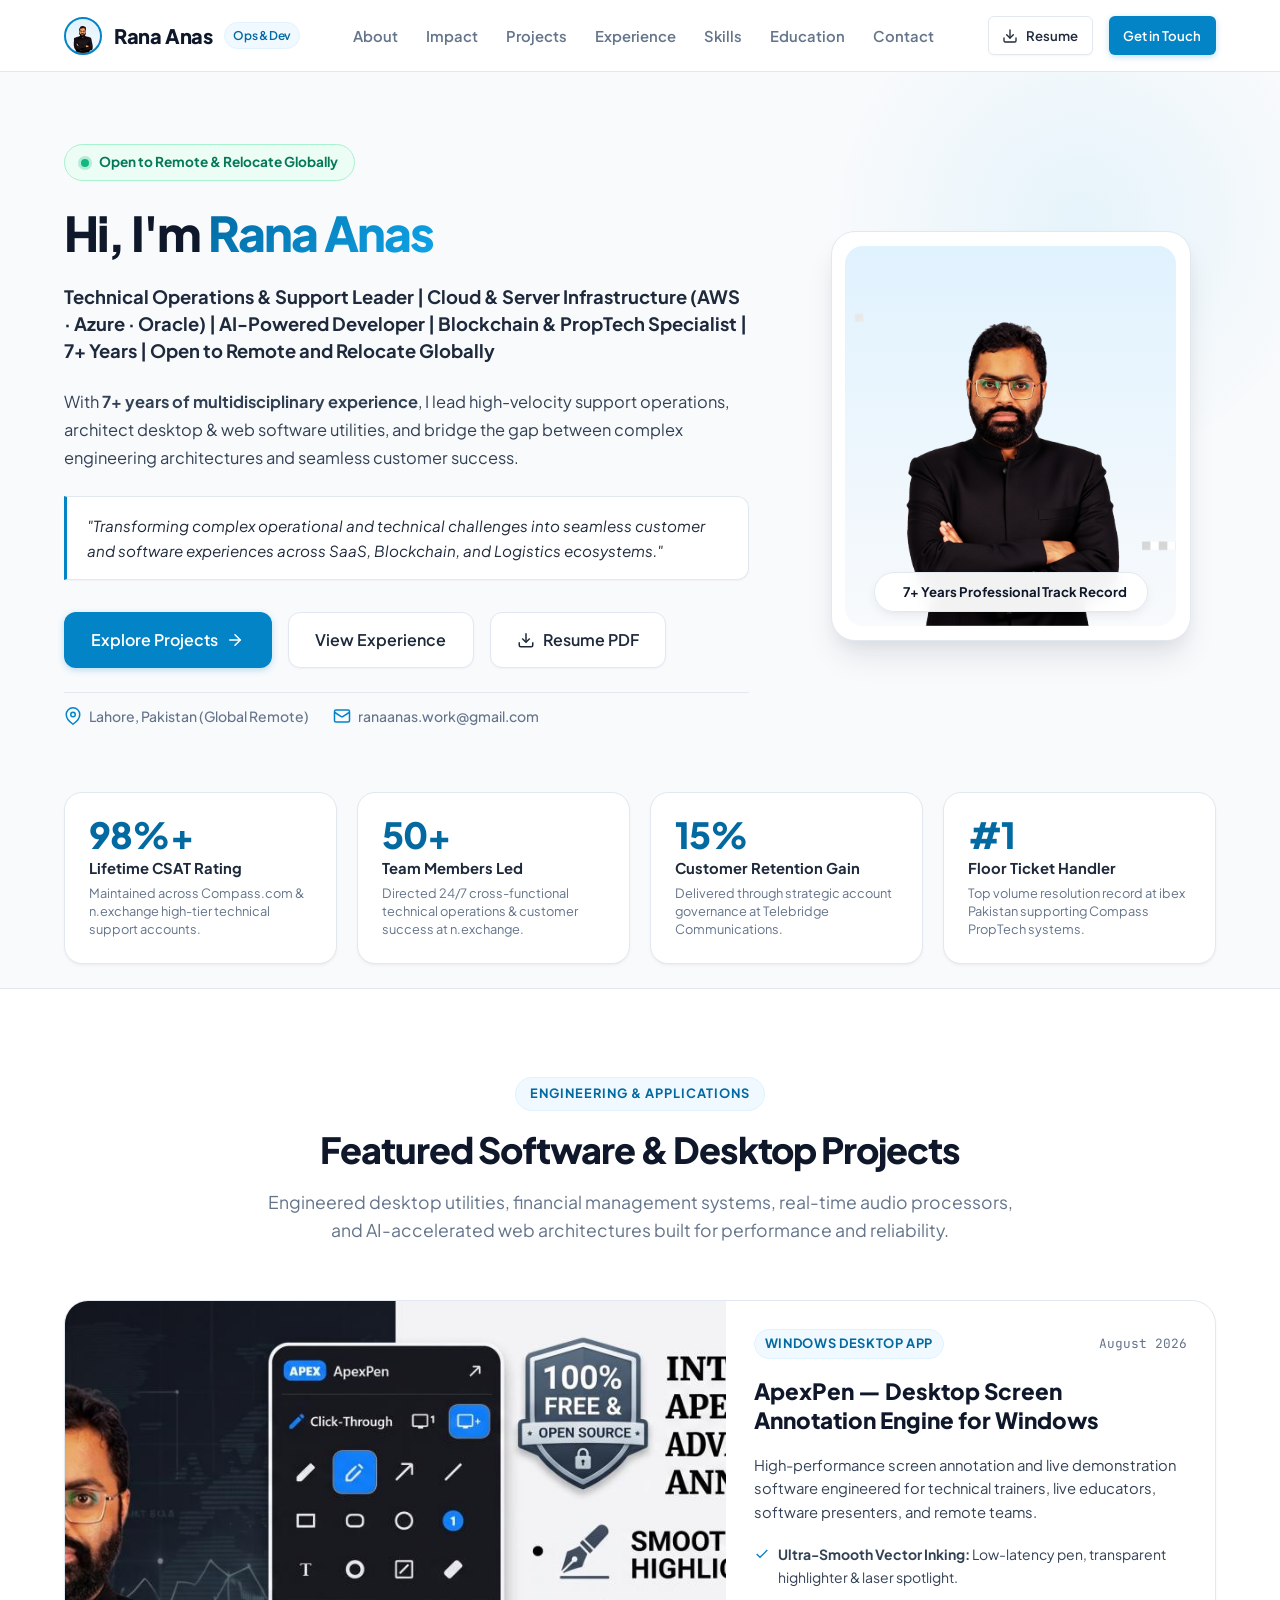
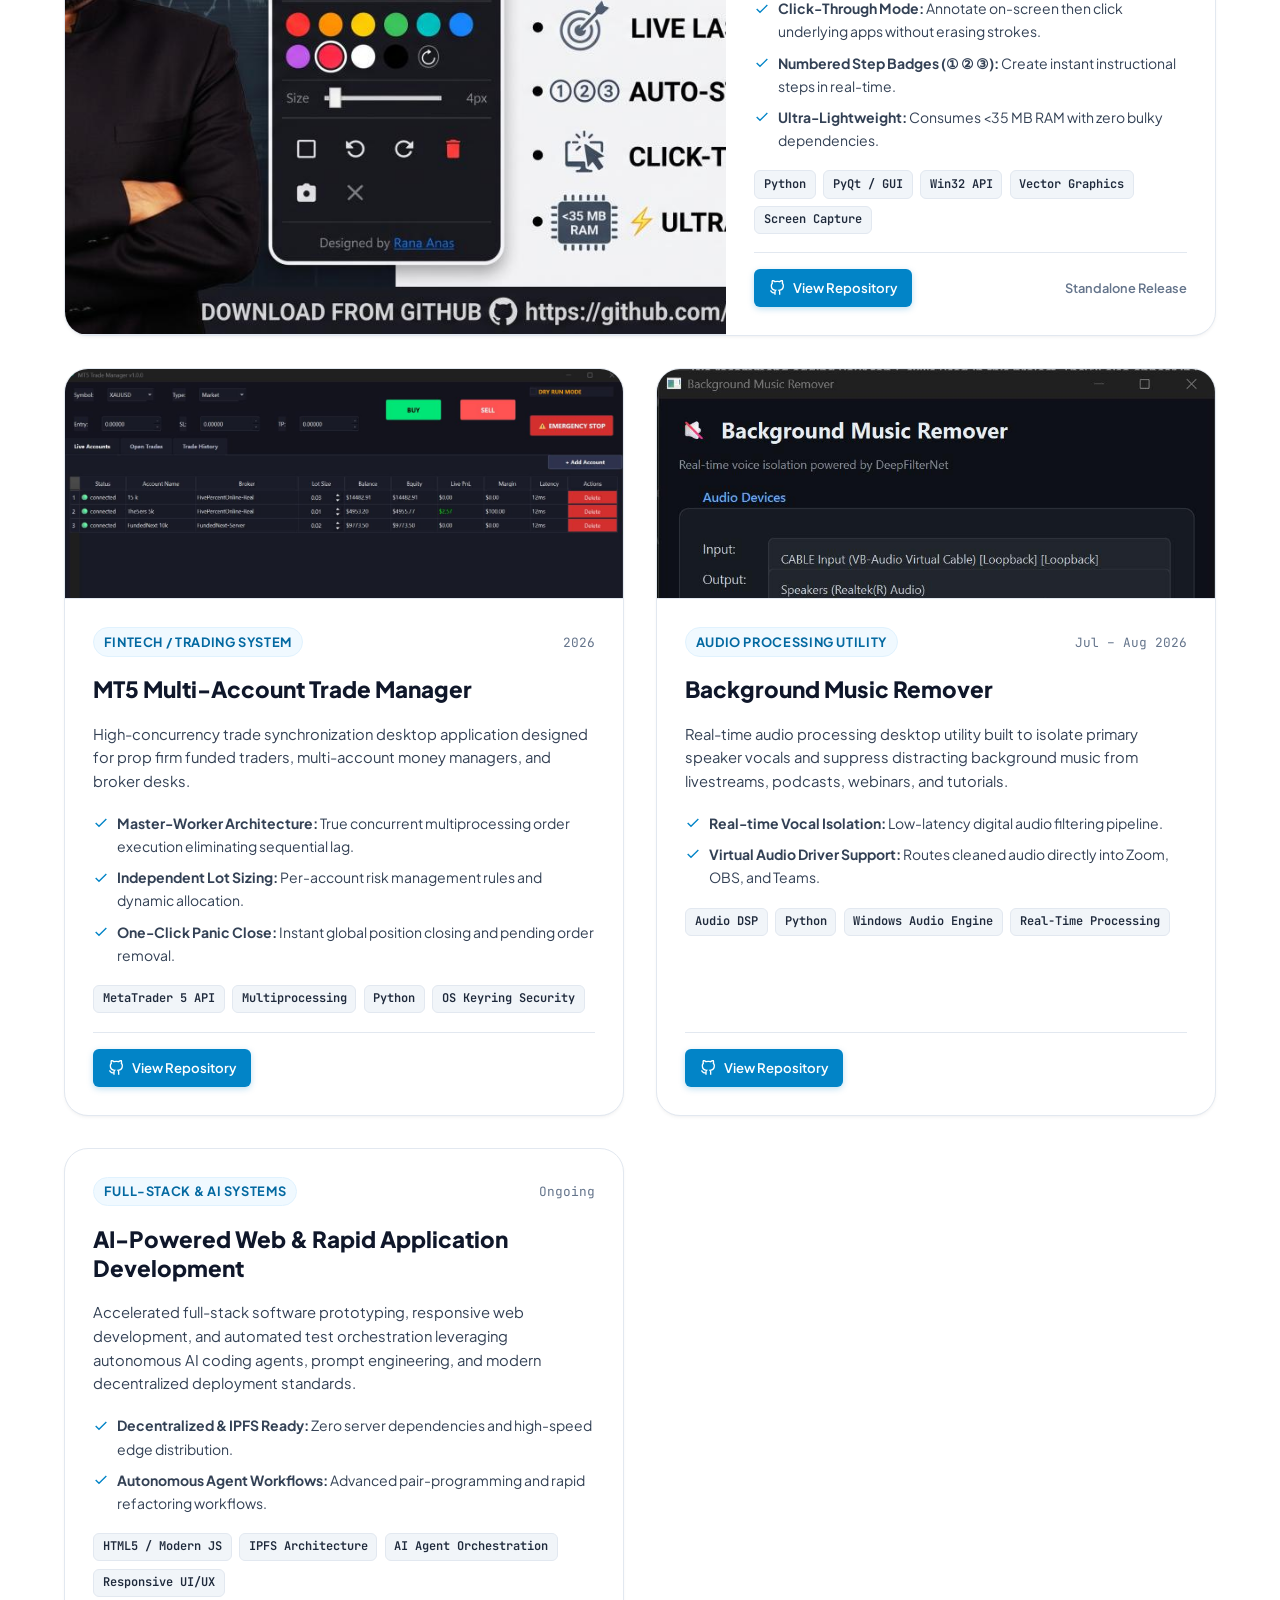
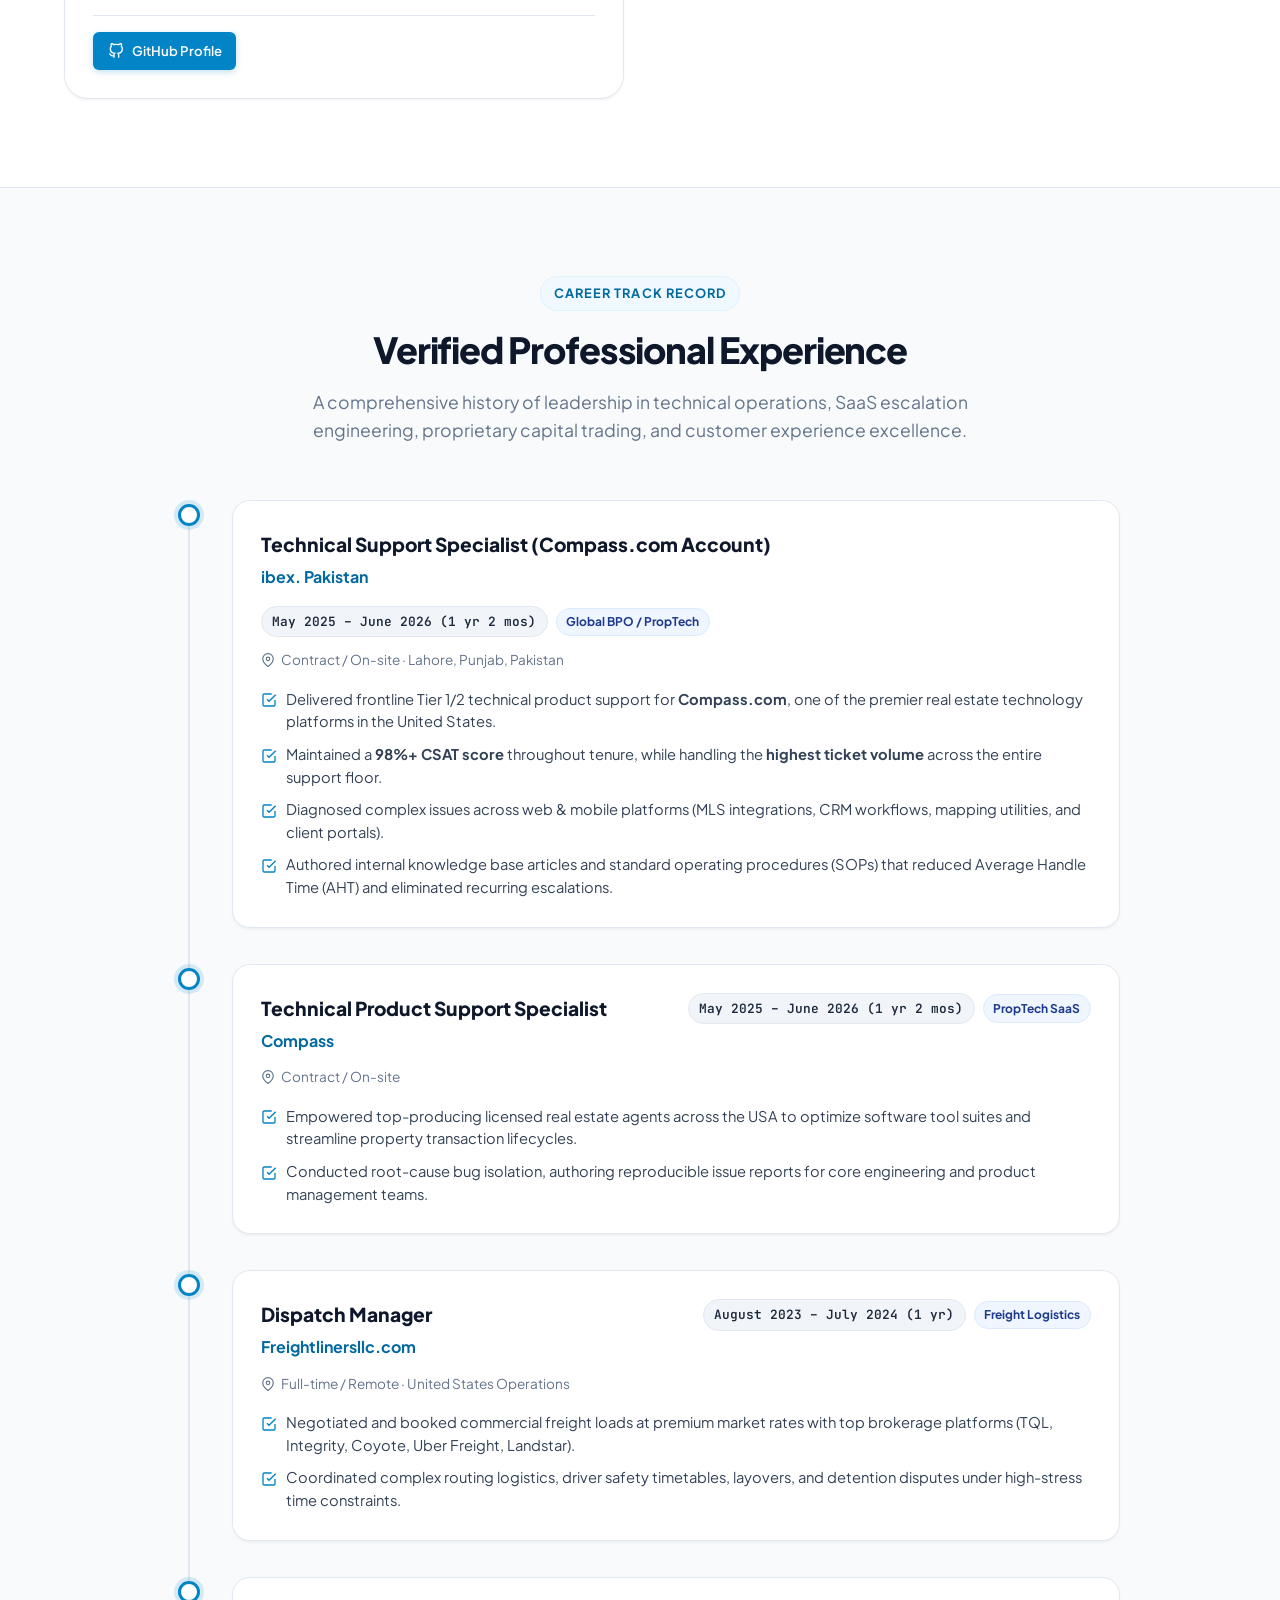
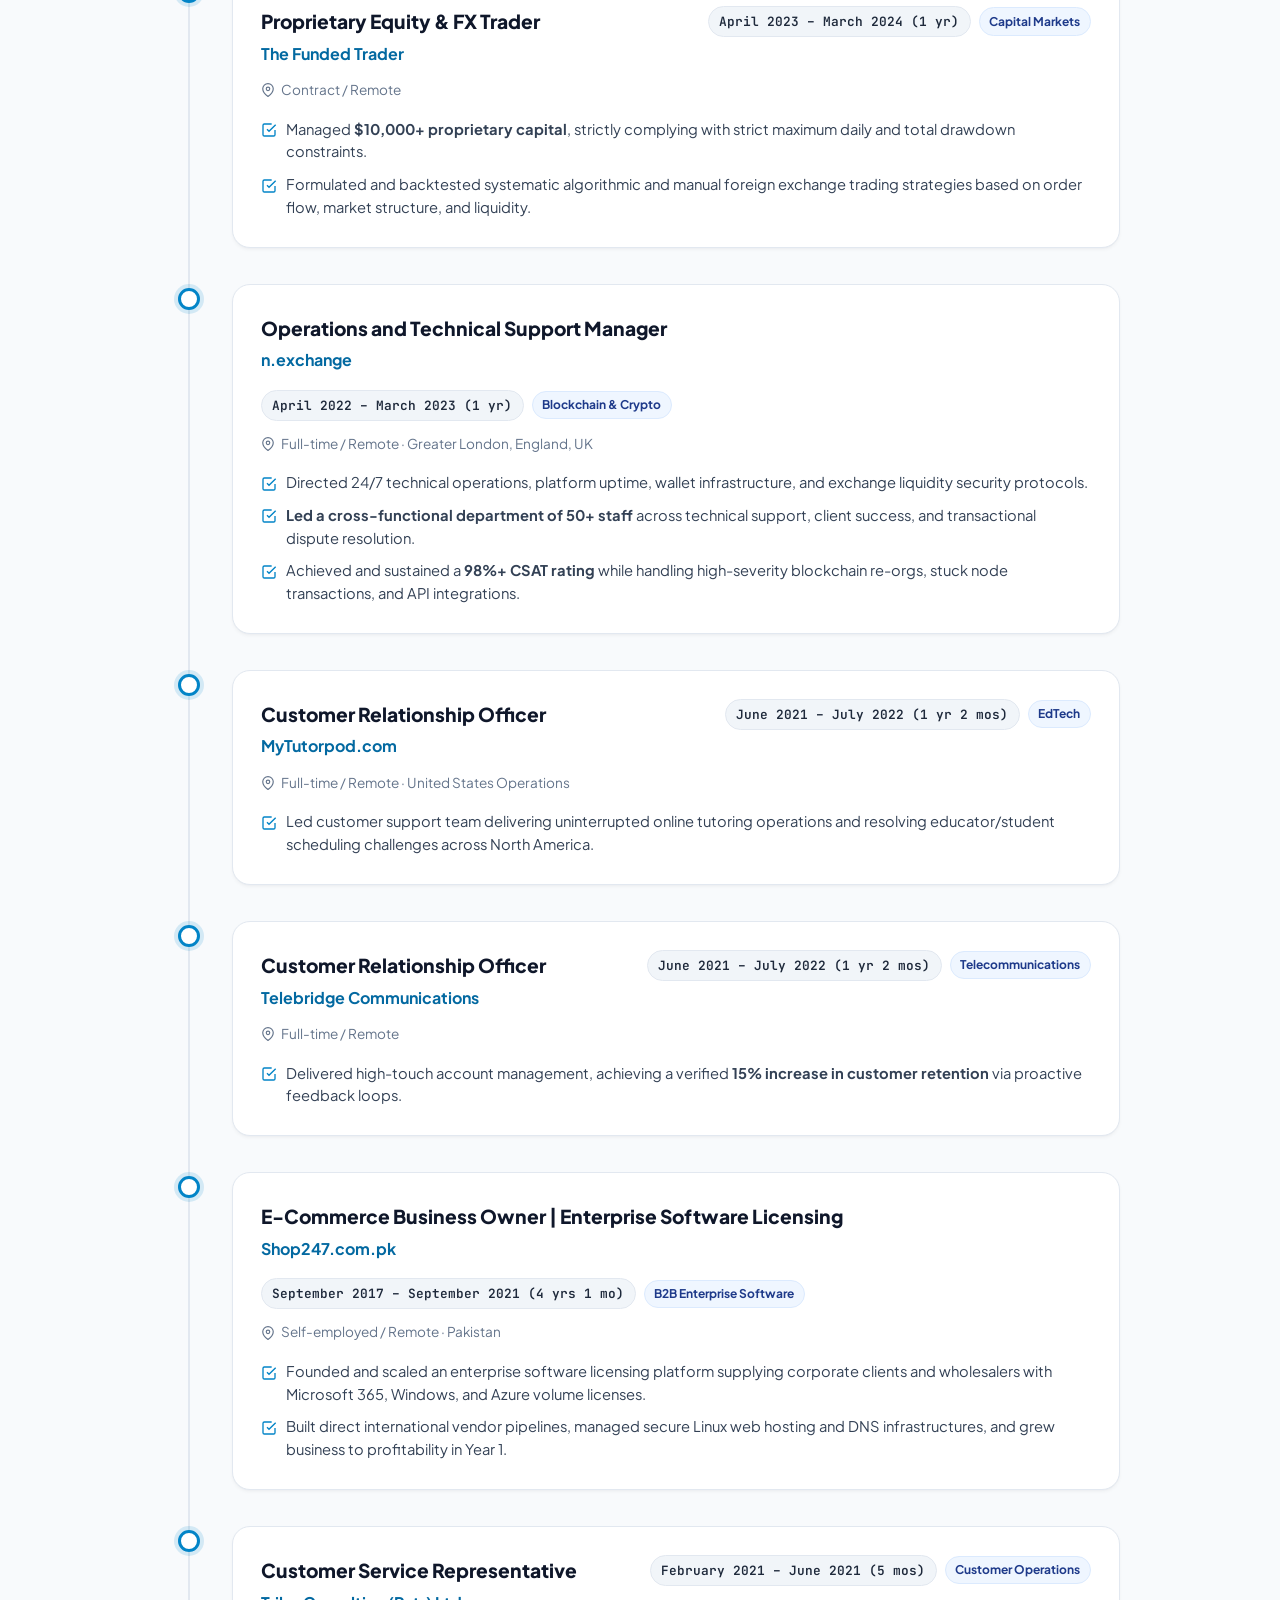
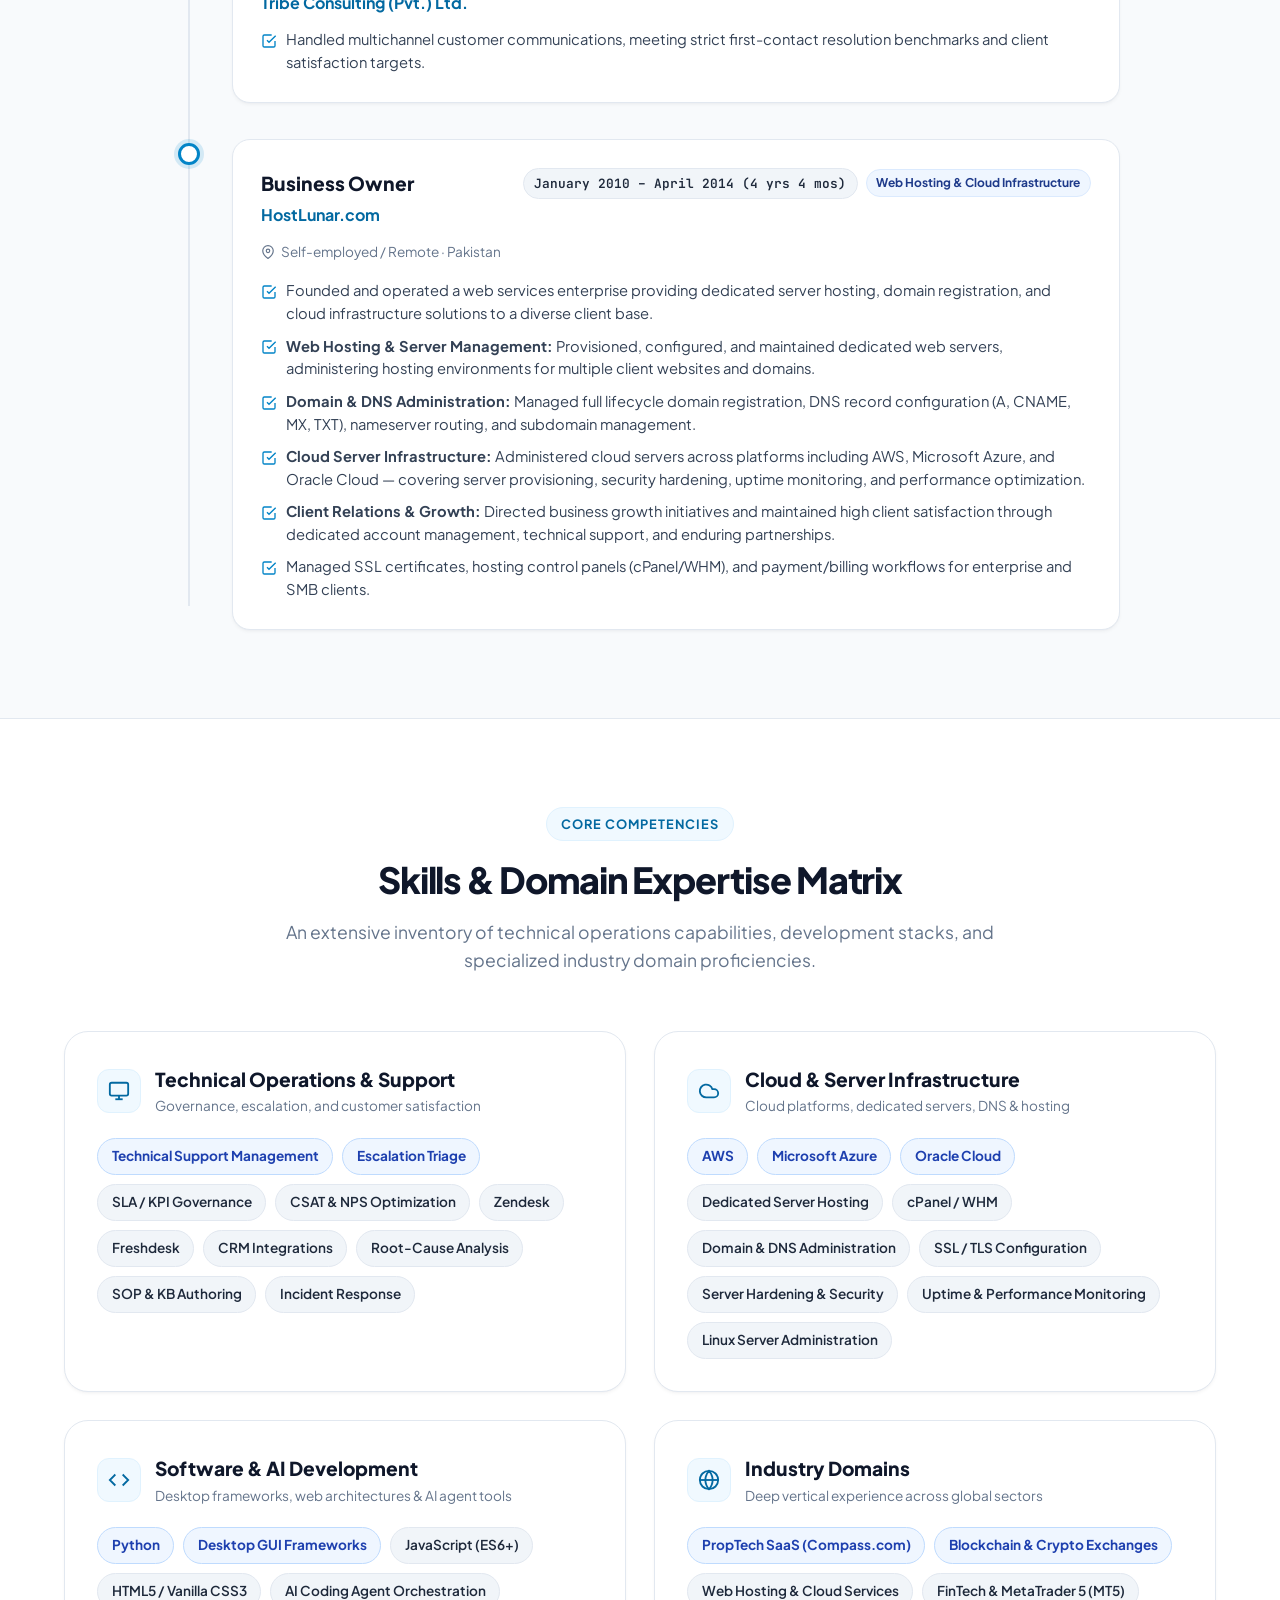
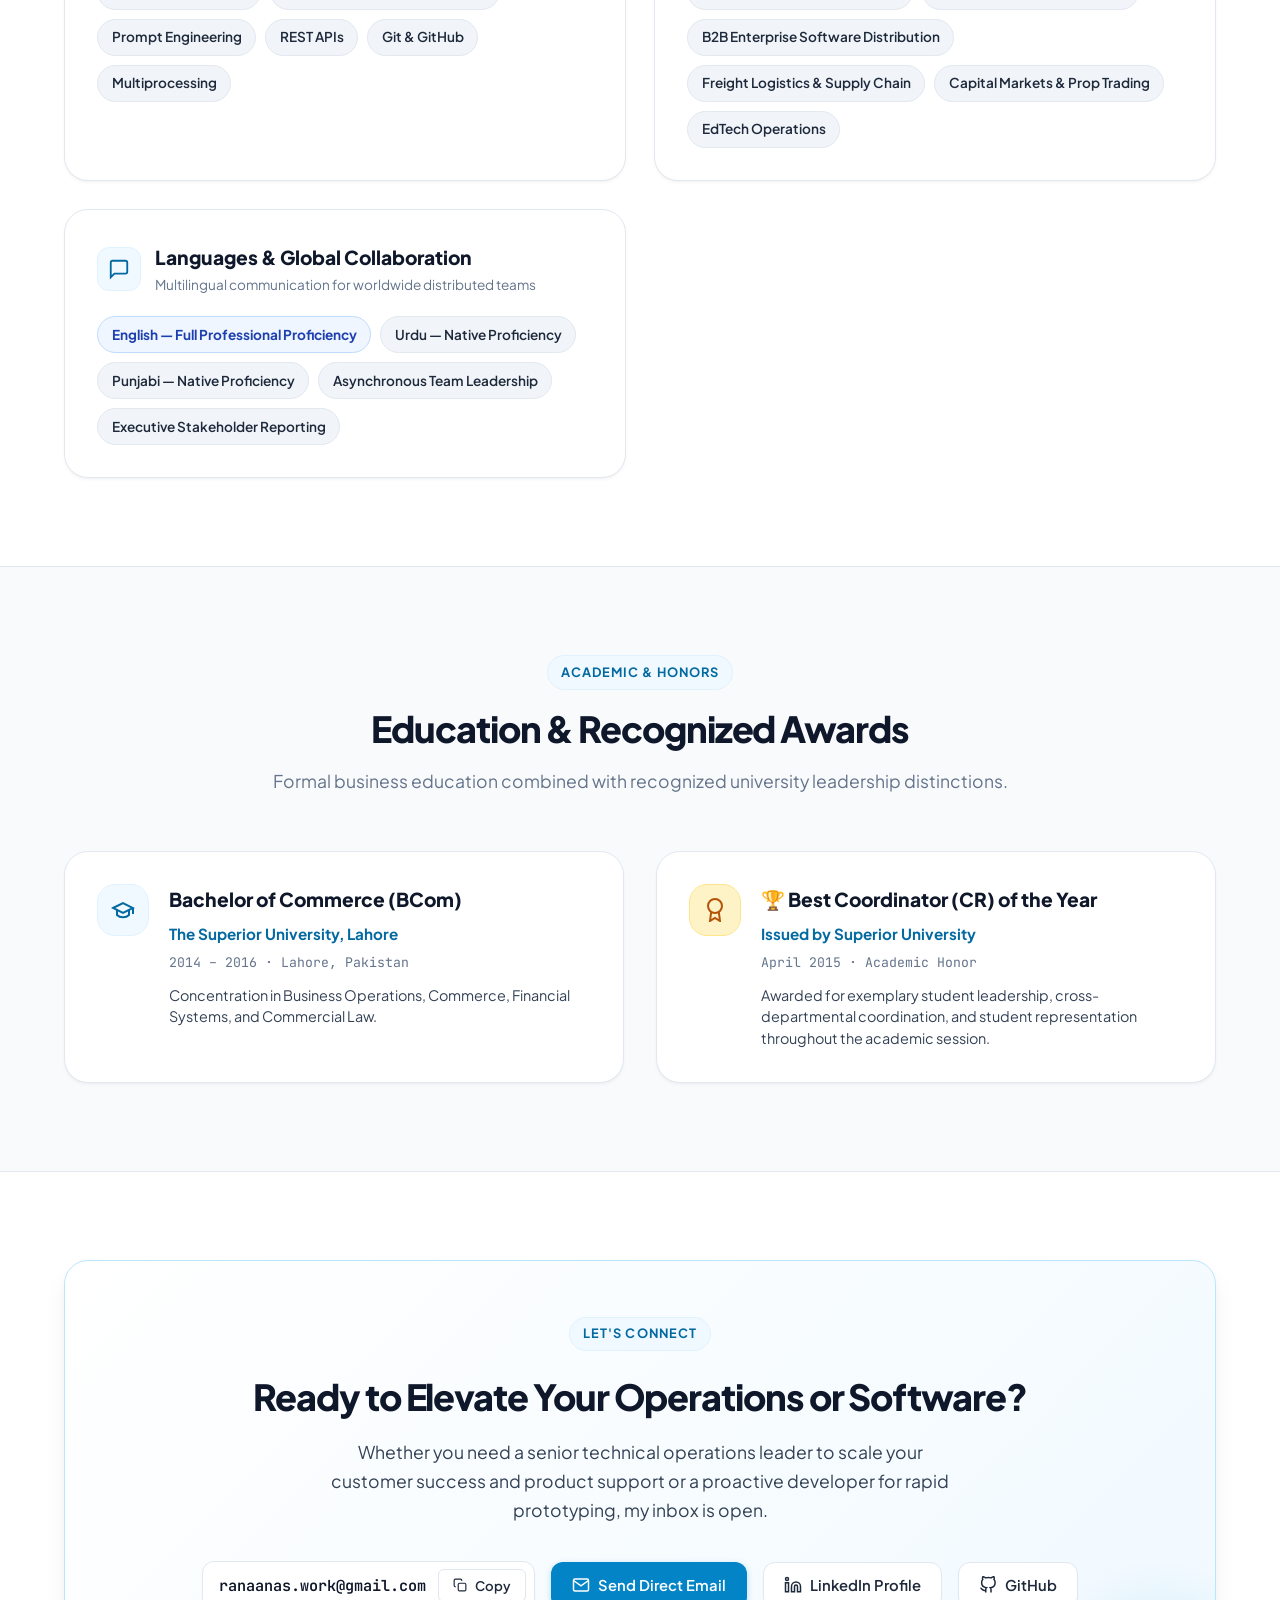
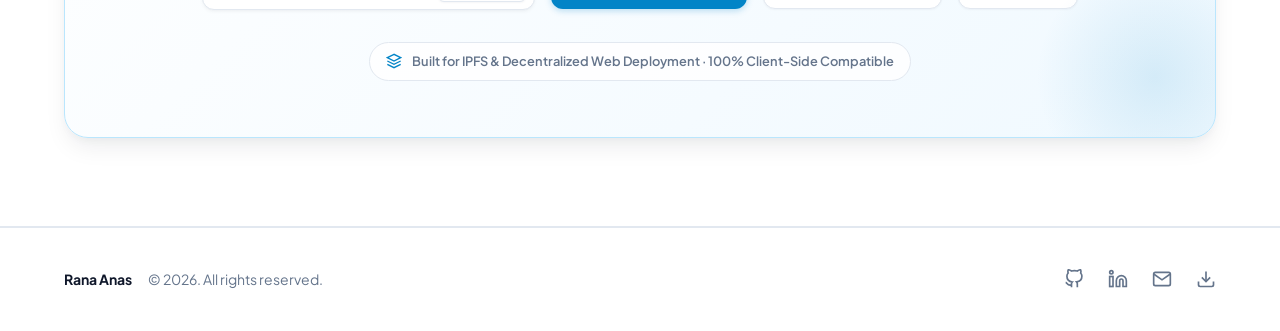
==== commit 9990193c: "Update LinkedIn headline, add HostLunar.com experience & cloud infrastructure skills, and sync resum" ====
--- a/flat-build/index.html
+++ b/flat-build/index.html
@@ -4,12 +4,12 @@
   <meta charset="UTF-8">
   <meta name="viewport" content="width=device-width, initial-scale=1.0">
   <title>Rana Anas | Technical Operations Leader & Software Developer</title>
-  <meta name="description" content="Official portfolio of Rana Anas — Technical Operations & Support Leader, AI-Powered Web & Desktop App Developer, Blockchain & PropTech Specialist with 7+ years experience.">
+  <meta name="description" content="Official portfolio of Rana Anas — Technical Operations & Support Leader | Cloud & Server Infrastructure (AWS · Azure · Oracle) | AI-Powered Developer | Blockchain & PropTech Specialist | 7+ Years.">
   <meta name="author" content="Rana Anas">
   
   <!-- Open Graph / Meta -->
   <meta property="og:title" content="Rana Anas | Executive Portfolio">
-  <meta property="og:description" content="Technical Operations & Support Leader | AI-Powered Web & App Developer | 7+ Years Experience.">
+  <meta property="og:description" content="Technical Operations & Support Leader | Cloud & Server Infrastructure (AWS · Azure · Oracle) | AI-Powered Developer | Blockchain & PropTech Specialist | 7+ Years | Open to Remote and Relocate Globally.">
   <meta property="og:type" content="website">
   <meta property="og:image" content="./profile.png">
 
@@ -92,7 +92,7 @@
         <div class="hero-content">
           <div class="status-pill">
             <span class="status-dot"></span>
-            <span>Available for Global Remote Roles</span>
+            <span>Open to Remote &amp; Relocate Globally</span>
           </div>
 
           <h1 class="hero-title">
@@ -100,7 +100,7 @@
           </h1>
 
           <div class="hero-headline">
-            Technical Operations & Support Leader | AI-Powered Web & App Developer | Blockchain & PropTech Specialist
+            Technical Operations &amp; Support Leader | Cloud &amp; Server Infrastructure (AWS · Azure · Oracle) | AI-Powered Developer | Blockchain &amp; PropTech Specialist | 7+ Years | Open to Remote and Relocate Globally
           </div>
 
           <p class="hero-desc">
@@ -403,7 +403,7 @@
     </section>
 
     <!-- ========================================================================
-         5. Verified Career Experience Timeline (All 9 Positions)
+         5. Verified Career Experience Timeline (All 10 Positions)
          ======================================================================== -->
     <section class="section" id="experience">
       <div class="container">
@@ -687,6 +687,53 @@
                 <li class="timeline-bullet">
                   <svg width="16" height="16" viewBox="0 0 24 24" fill="none" stroke="currentColor" stroke-width="2"><polyline points="9 11 12 14 22 4"/><path d="M21 12v7a2 2 0 0 1-2 2H5a2 2 0 0 1-2-2V5a2 2 0 0 1 2-2h11"/></svg>
                   <span>Handled multichannel customer communications, meeting strict first-contact resolution benchmarks and client satisfaction targets.</span>
+                </li>
+              </ul>
+            </div>
+          </div>
+
+          <!-- 10. HostLunar.com -->
+          <div class="timeline-item">
+            <div class="timeline-node"></div>
+            <div class="timeline-card">
+              <div class="timeline-header">
+                <div class="timeline-role-info">
+                  <h3 class="timeline-role">Business Owner</h3>
+                  <div class="timeline-company">HostLunar.com</div>
+                </div>
+                <div class="timeline-badge-row">
+                  <span class="timeline-duration-badge">January 2010 – April 2014 (4 yrs 4 mos)</span>
+                  <span class="timeline-domain-badge">Web Hosting &amp; Cloud Infrastructure</span>
+                </div>
+              </div>
+              <div class="timeline-location">
+                <svg width="14" height="14" viewBox="0 0 24 24" fill="none" stroke="currentColor" stroke-width="2"><path d="M21 10c0 7-9 13-9 13s-9-6-9-13a9 9 0 0 1 18 0z"/><circle cx="12" cy="10" r="3"/></svg>
+                <span>Self-employed / Remote · Pakistan</span>
+              </div>
+              <ul class="timeline-bullets">
+                <li class="timeline-bullet">
+                  <svg width="16" height="16" viewBox="0 0 24 24" fill="none" stroke="currentColor" stroke-width="2"><polyline points="9 11 12 14 22 4"/><path d="M21 12v7a2 2 0 0 1-2 2H5a2 2 0 0 1-2-2V5a2 2 0 0 1 2-2h11"/></svg>
+                  <span>Founded and operated a web services enterprise providing dedicated server hosting, domain registration, and cloud infrastructure solutions to a diverse client base.</span>
+                </li>
+                <li class="timeline-bullet">
+                  <svg width="16" height="16" viewBox="0 0 24 24" fill="none" stroke="currentColor" stroke-width="2"><polyline points="9 11 12 14 22 4"/><path d="M21 12v7a2 2 0 0 1-2 2H5a2 2 0 0 1-2-2V5a2 2 0 0 1 2-2h11"/></svg>
+                  <span><strong>Web Hosting &amp; Server Management:</strong> Provisioned, configured, and maintained dedicated web servers, administering hosting environments for multiple client websites and domains.</span>
+                </li>
+                <li class="timeline-bullet">
+                  <svg width="16" height="16" viewBox="0 0 24 24" fill="none" stroke="currentColor" stroke-width="2"><polyline points="9 11 12 14 22 4"/><path d="M21 12v7a2 2 0 0 1-2 2H5a2 2 0 0 1-2-2V5a2 2 0 0 1 2-2h11"/></svg>
+                  <span><strong>Domain &amp; DNS Administration:</strong> Managed full lifecycle domain registration, DNS record configuration (A, CNAME, MX, TXT), nameserver routing, and subdomain management.</span>
+                </li>
+                <li class="timeline-bullet">
+                  <svg width="16" height="16" viewBox="0 0 24 24" fill="none" stroke="currentColor" stroke-width="2"><polyline points="9 11 12 14 22 4"/><path d="M21 12v7a2 2 0 0 1-2 2H5a2 2 0 0 1-2-2V5a2 2 0 0 1 2-2h11"/></svg>
+                  <span><strong>Cloud Server Infrastructure:</strong> Administered cloud servers across platforms including AWS, Microsoft Azure, and Oracle Cloud — covering server provisioning, security hardening, uptime monitoring, and performance optimization.</span>
+                </li>
+                <li class="timeline-bullet">
+                  <svg width="16" height="16" viewBox="0 0 24 24" fill="none" stroke="currentColor" stroke-width="2"><polyline points="9 11 12 14 22 4"/><path d="M21 12v7a2 2 0 0 1-2 2H5a2 2 0 0 1-2-2V5a2 2 0 0 1 2-2h11"/></svg>
+                  <span><strong>Client Relations &amp; Growth:</strong> Directed business growth initiatives and maintained high client satisfaction through dedicated account management, technical support, and enduring partnerships.</span>
+                </li>
+                <li class="timeline-bullet">
+                  <svg width="16" height="16" viewBox="0 0 24 24" fill="none" stroke="currentColor" stroke-width="2"><polyline points="9 11 12 14 22 4"/><path d="M21 12v7a2 2 0 0 1-2 2H5a2 2 0 0 1-2-2V5a2 2 0 0 1 2-2h11"/></svg>
+                  <span>Managed SSL certificates, hosting control panels (cPanel/WHM), and payment/billing workflows for enterprise and SMB clients.</span>
                 </li>
               </ul>
             </div>
@@ -736,7 +783,32 @@
             </div>
           </div>
 
-          <!-- Category 2: Software & Development -->
+          <!-- Category 2: Cloud & Server Infrastructure -->
+          <div class="skill-category-card">
+            <div class="skill-category-header">
+              <div class="skill-icon-wrap">
+                <svg width="22" height="22" viewBox="0 0 24 24" fill="none" stroke="currentColor" stroke-width="2"><path d="M17.5 19H9a7 7 0 1 1 6.71-9h1.79a4.5 4.5 0 1 1 0 9Z"/></svg>
+              </div>
+              <div>
+                <h3 class="skill-category-title">Cloud &amp; Server Infrastructure</h3>
+                <div class="skill-category-desc">Cloud platforms, dedicated servers, DNS &amp; hosting</div>
+              </div>
+            </div>
+            <div class="skill-pills">
+              <span class="skill-pill featured">AWS</span>
+              <span class="skill-pill featured">Microsoft Azure</span>
+              <span class="skill-pill featured">Oracle Cloud</span>
+              <span class="skill-pill">Dedicated Server Hosting</span>
+              <span class="skill-pill">cPanel / WHM</span>
+              <span class="skill-pill">Domain &amp; DNS Administration</span>
+              <span class="skill-pill">SSL / TLS Configuration</span>
+              <span class="skill-pill">Server Hardening &amp; Security</span>
+              <span class="skill-pill">Uptime &amp; Performance Monitoring</span>
+              <span class="skill-pill">Linux Server Administration</span>
+            </div>
+          </div>
+
+          <!-- Category 3: Software & Development -->
           <div class="skill-category-card">
             <div class="skill-category-header">
               <div class="skill-icon-wrap">
@@ -754,14 +826,13 @@
               <span class="skill-pill">HTML5 / Vanilla CSS3</span>
               <span class="skill-pill">AI Coding Agent Orchestration</span>
               <span class="skill-pill">Prompt Engineering</span>
-              <span class="skill-pill">Web Servers & DNS</span>
               <span class="skill-pill">REST APIs</span>
               <span class="skill-pill">Git & GitHub</span>
               <span class="skill-pill">Multiprocessing</span>
             </div>
           </div>
 
-          <!-- Category 3: Industry Domains -->
+          <!-- Category 4: Industry Domains -->
           <div class="skill-category-card">
             <div class="skill-category-header">
               <div class="skill-icon-wrap">
@@ -775,6 +846,7 @@
             <div class="skill-pills">
               <span class="skill-pill featured">PropTech SaaS (Compass.com)</span>
               <span class="skill-pill featured">Blockchain & Crypto Exchanges</span>
+              <span class="skill-pill">Web Hosting & Cloud Services</span>
               <span class="skill-pill">FinTech & MetaTrader 5 (MT5)</span>
               <span class="skill-pill">B2B Enterprise Software Distribution</span>
               <span class="skill-pill">Freight Logistics & Supply Chain</span>
@@ -783,7 +855,7 @@
             </div>
           </div>
 
-          <!-- Category 4: Languages & Communication -->
+          <!-- Category 5: Languages & Communication -->
           <div class="skill-category-card">
             <div class="skill-category-header">
               <div class="skill-icon-wrap">
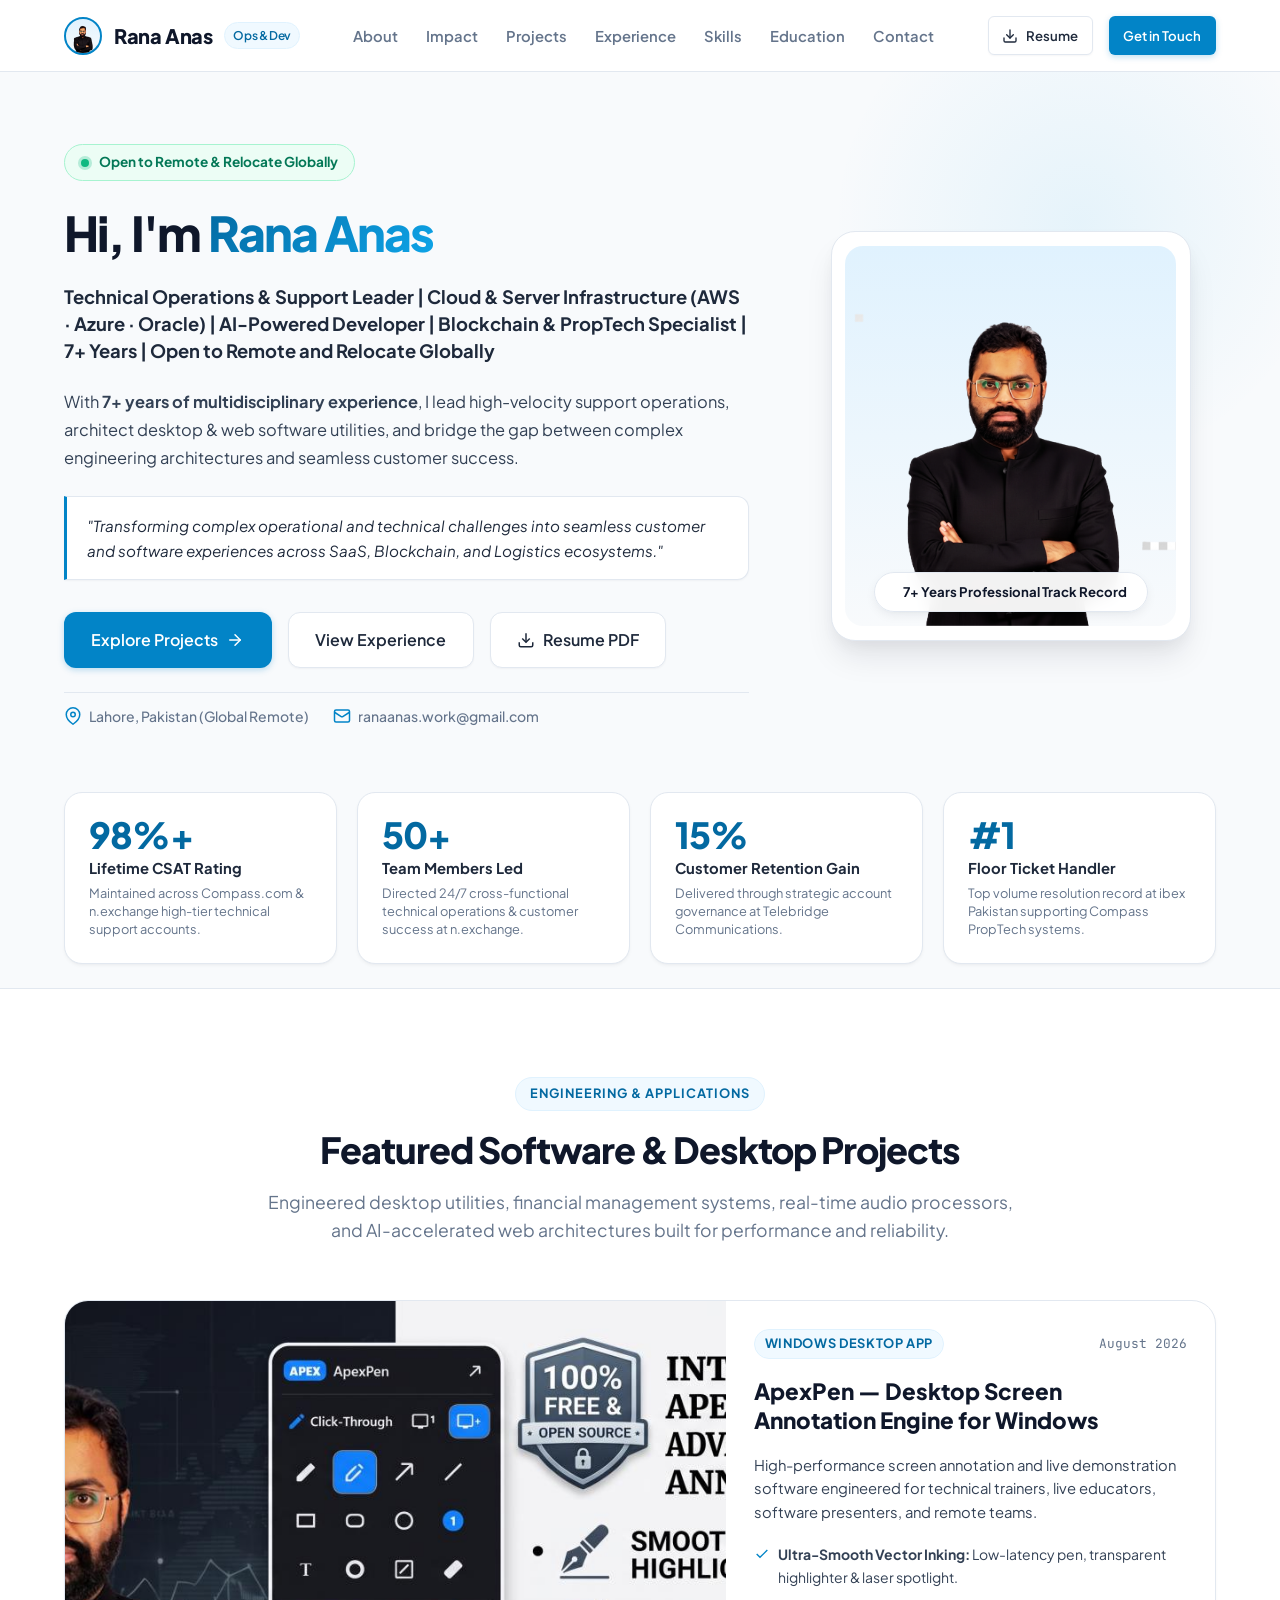
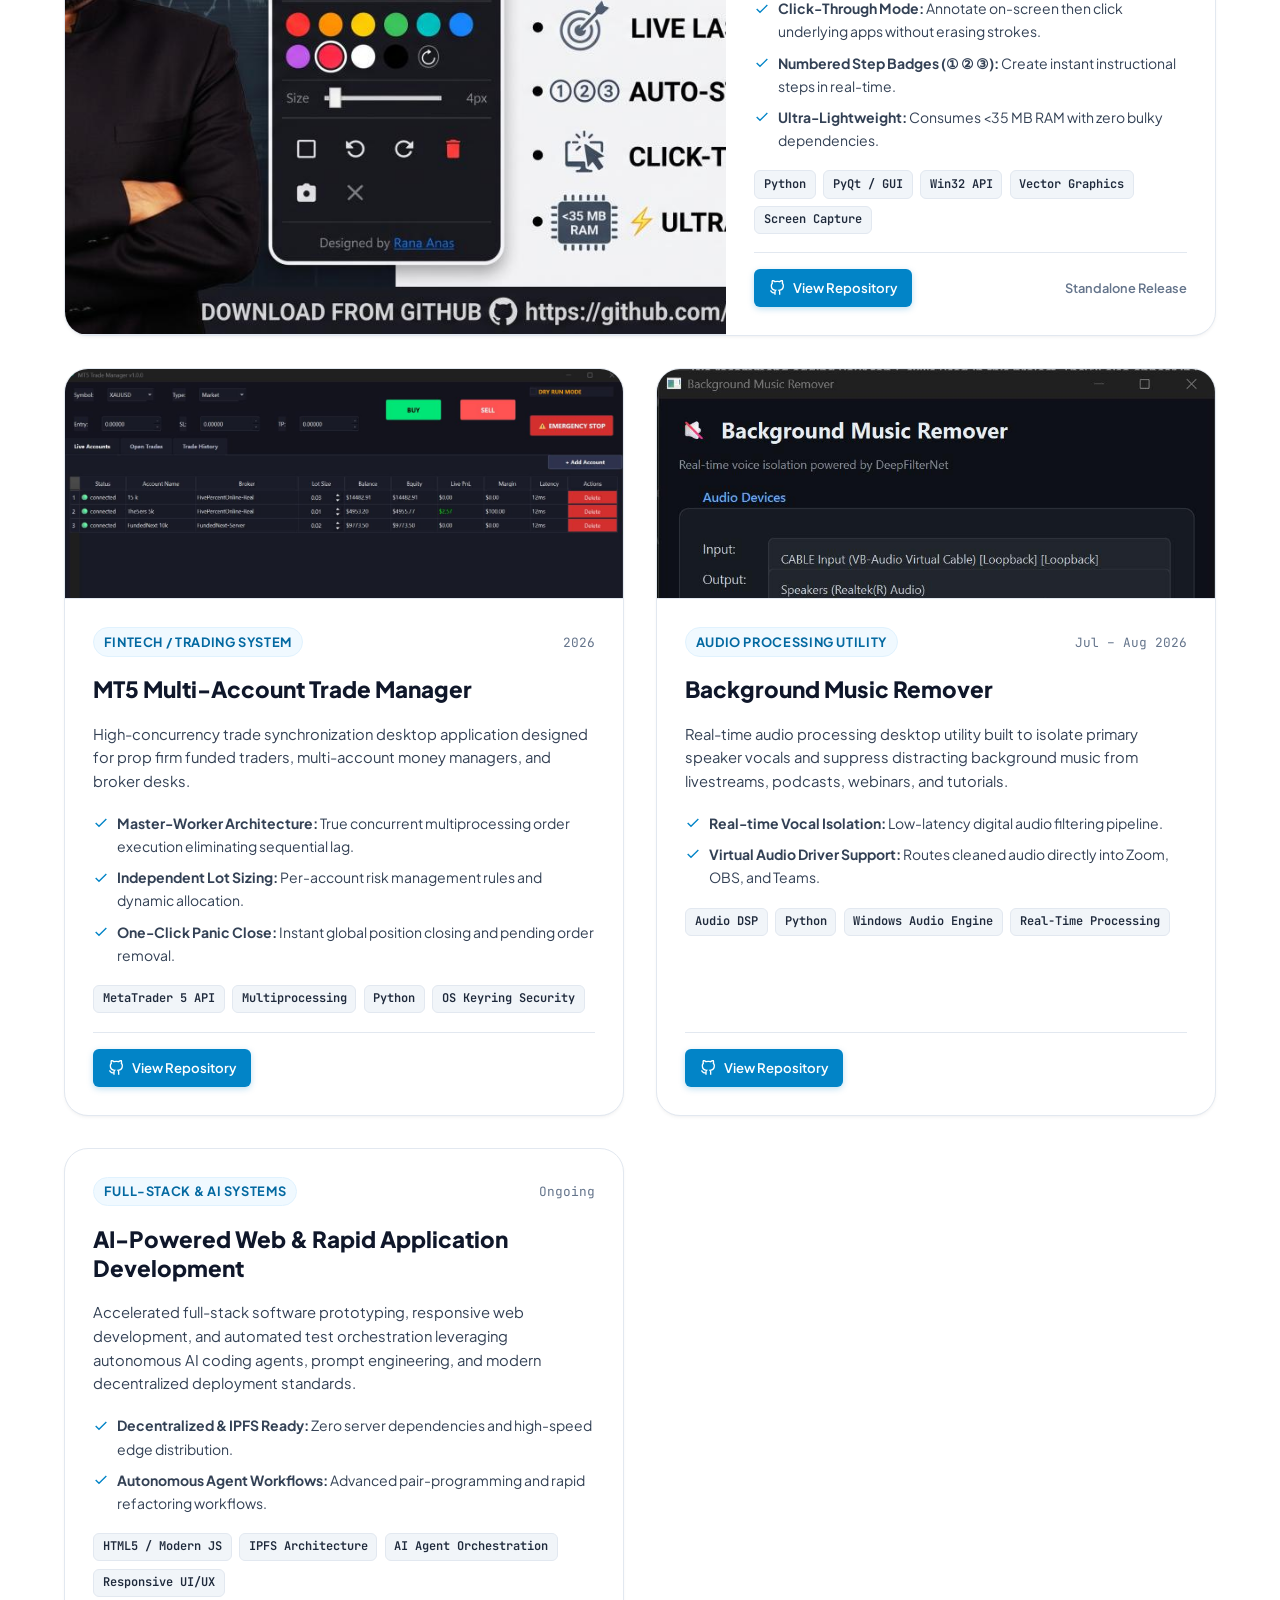
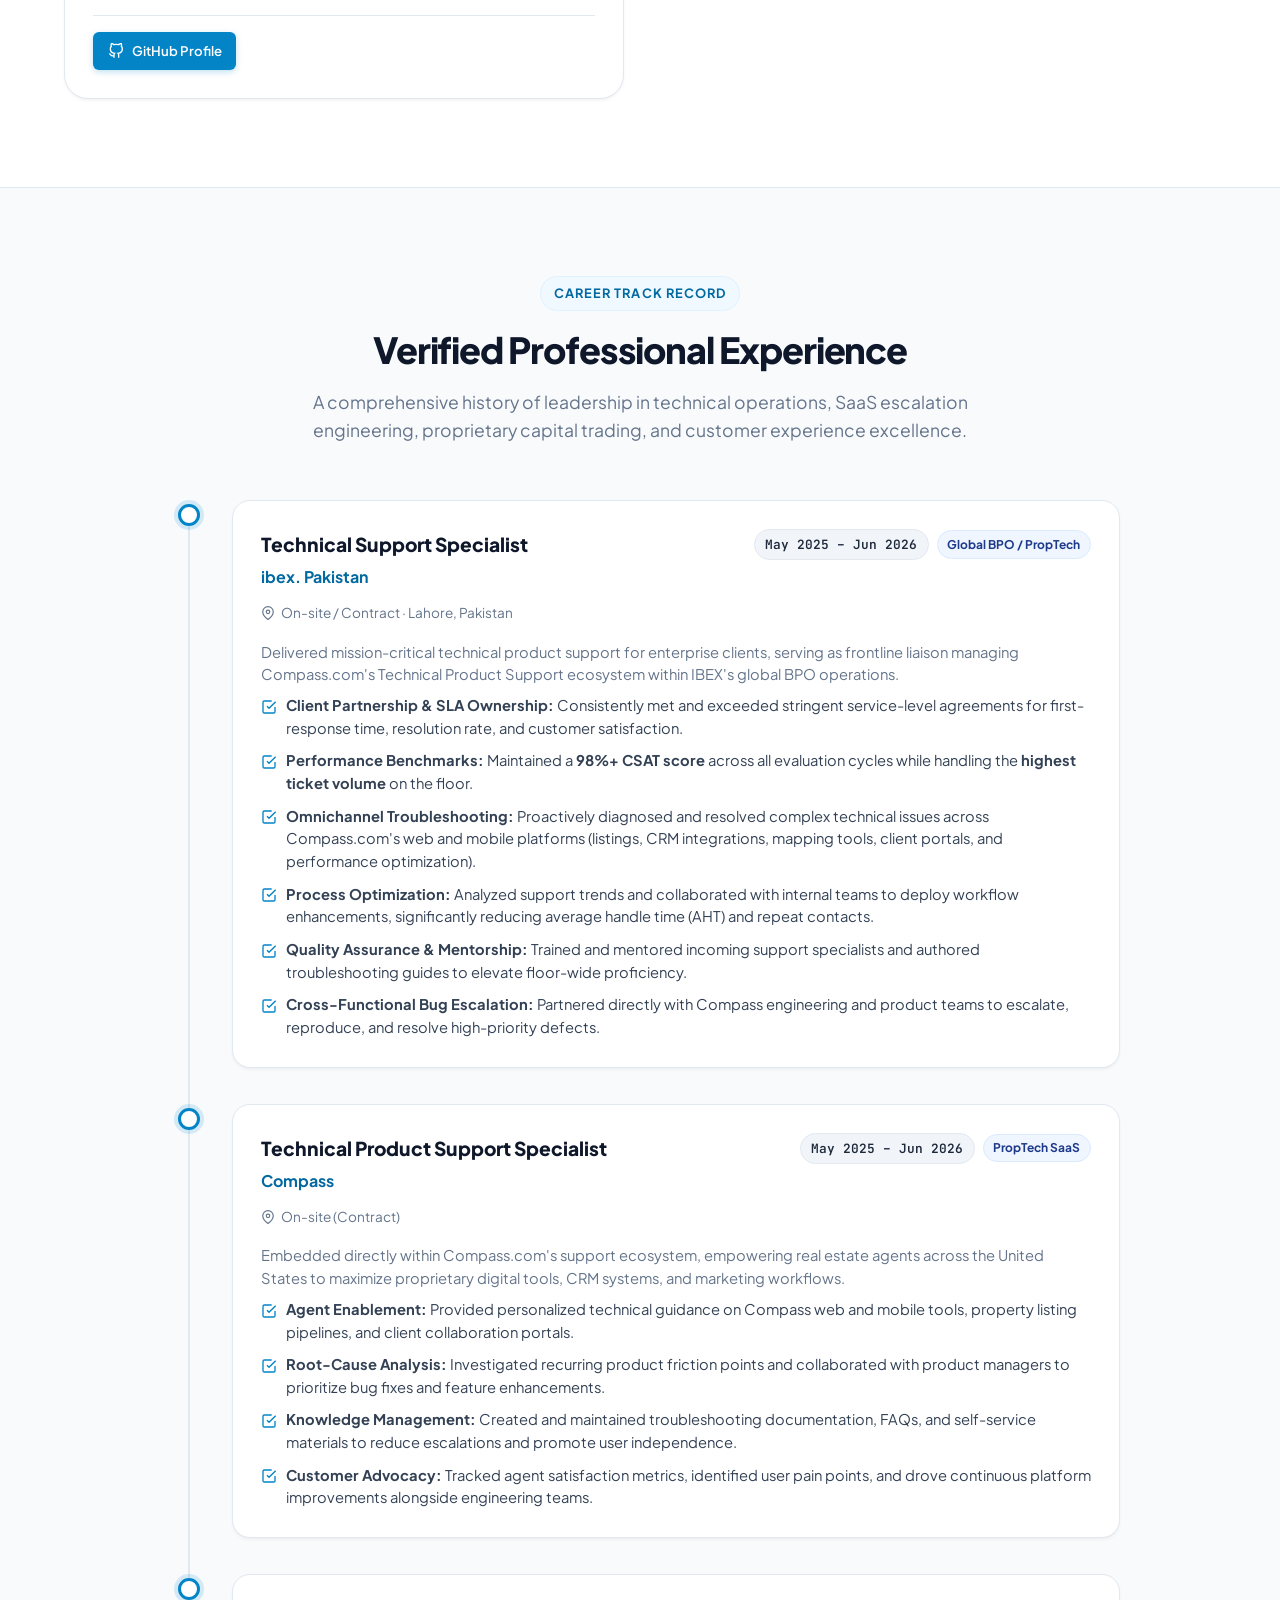
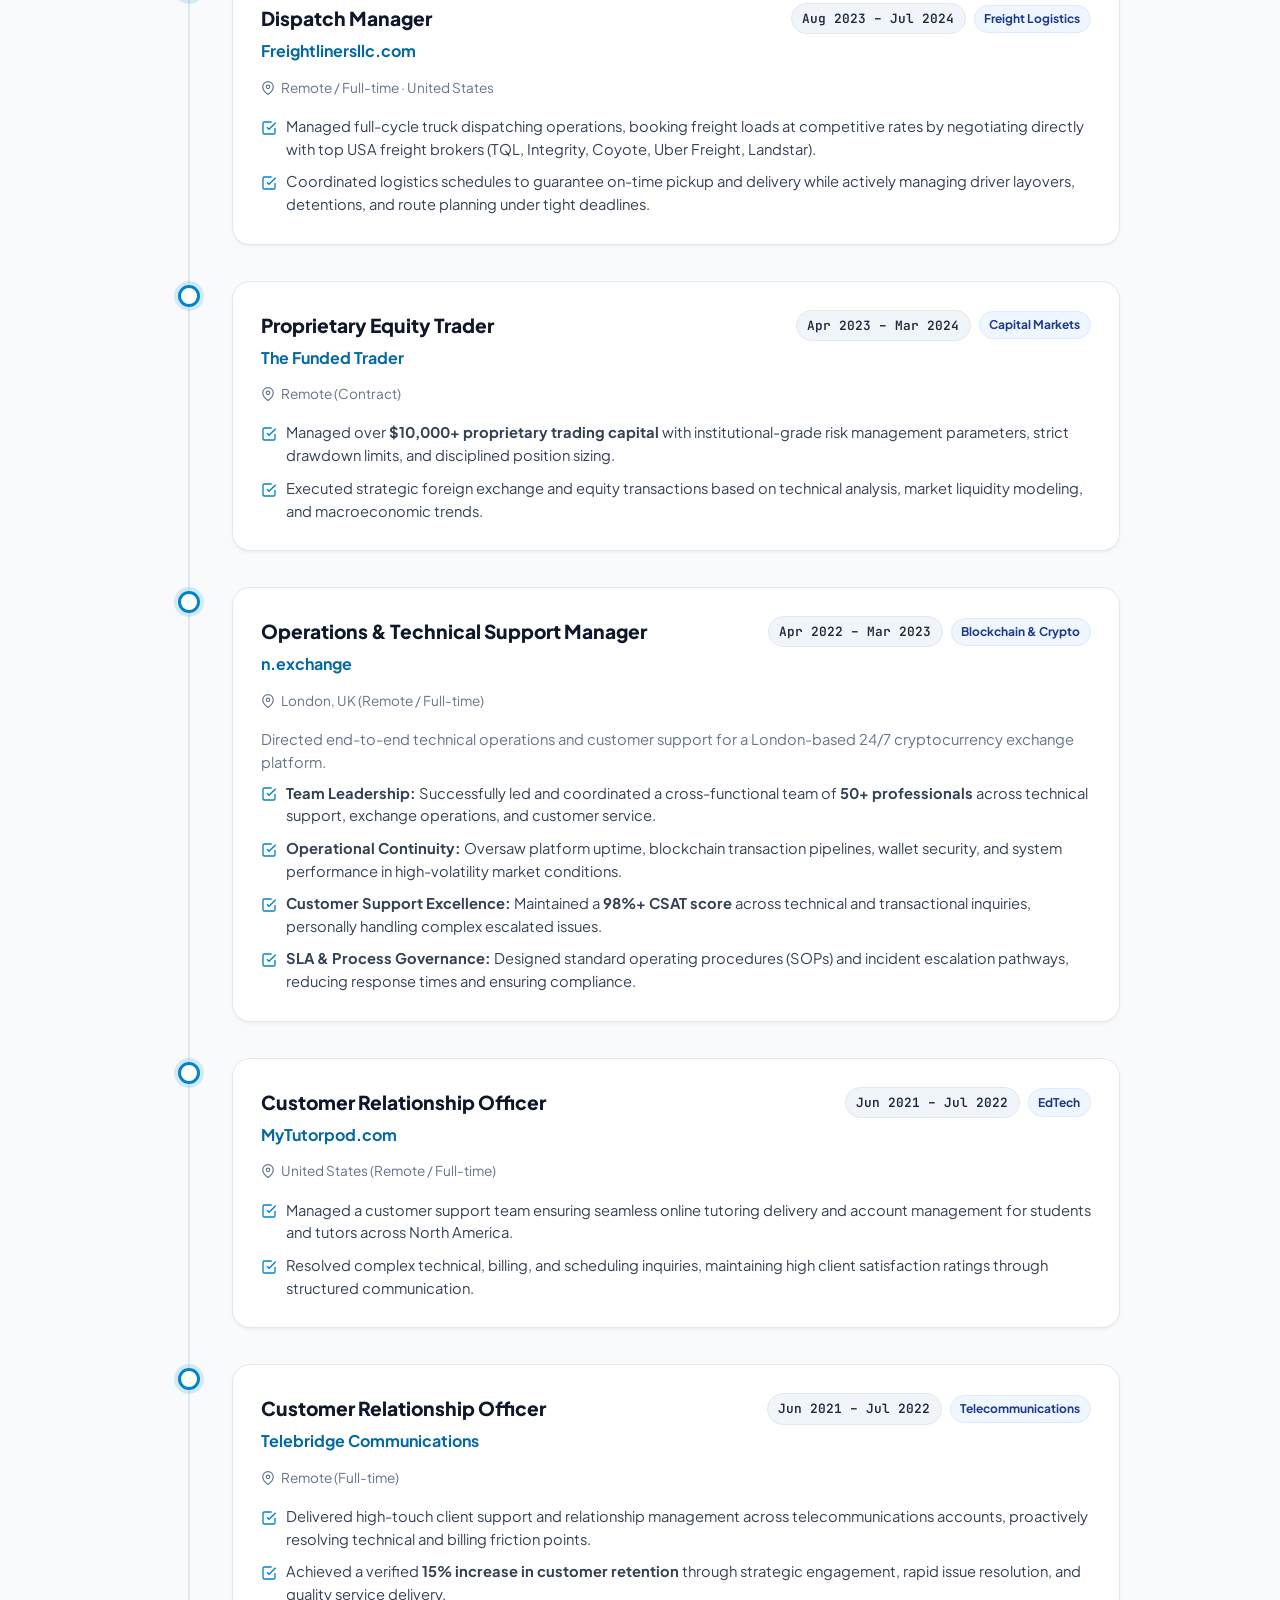
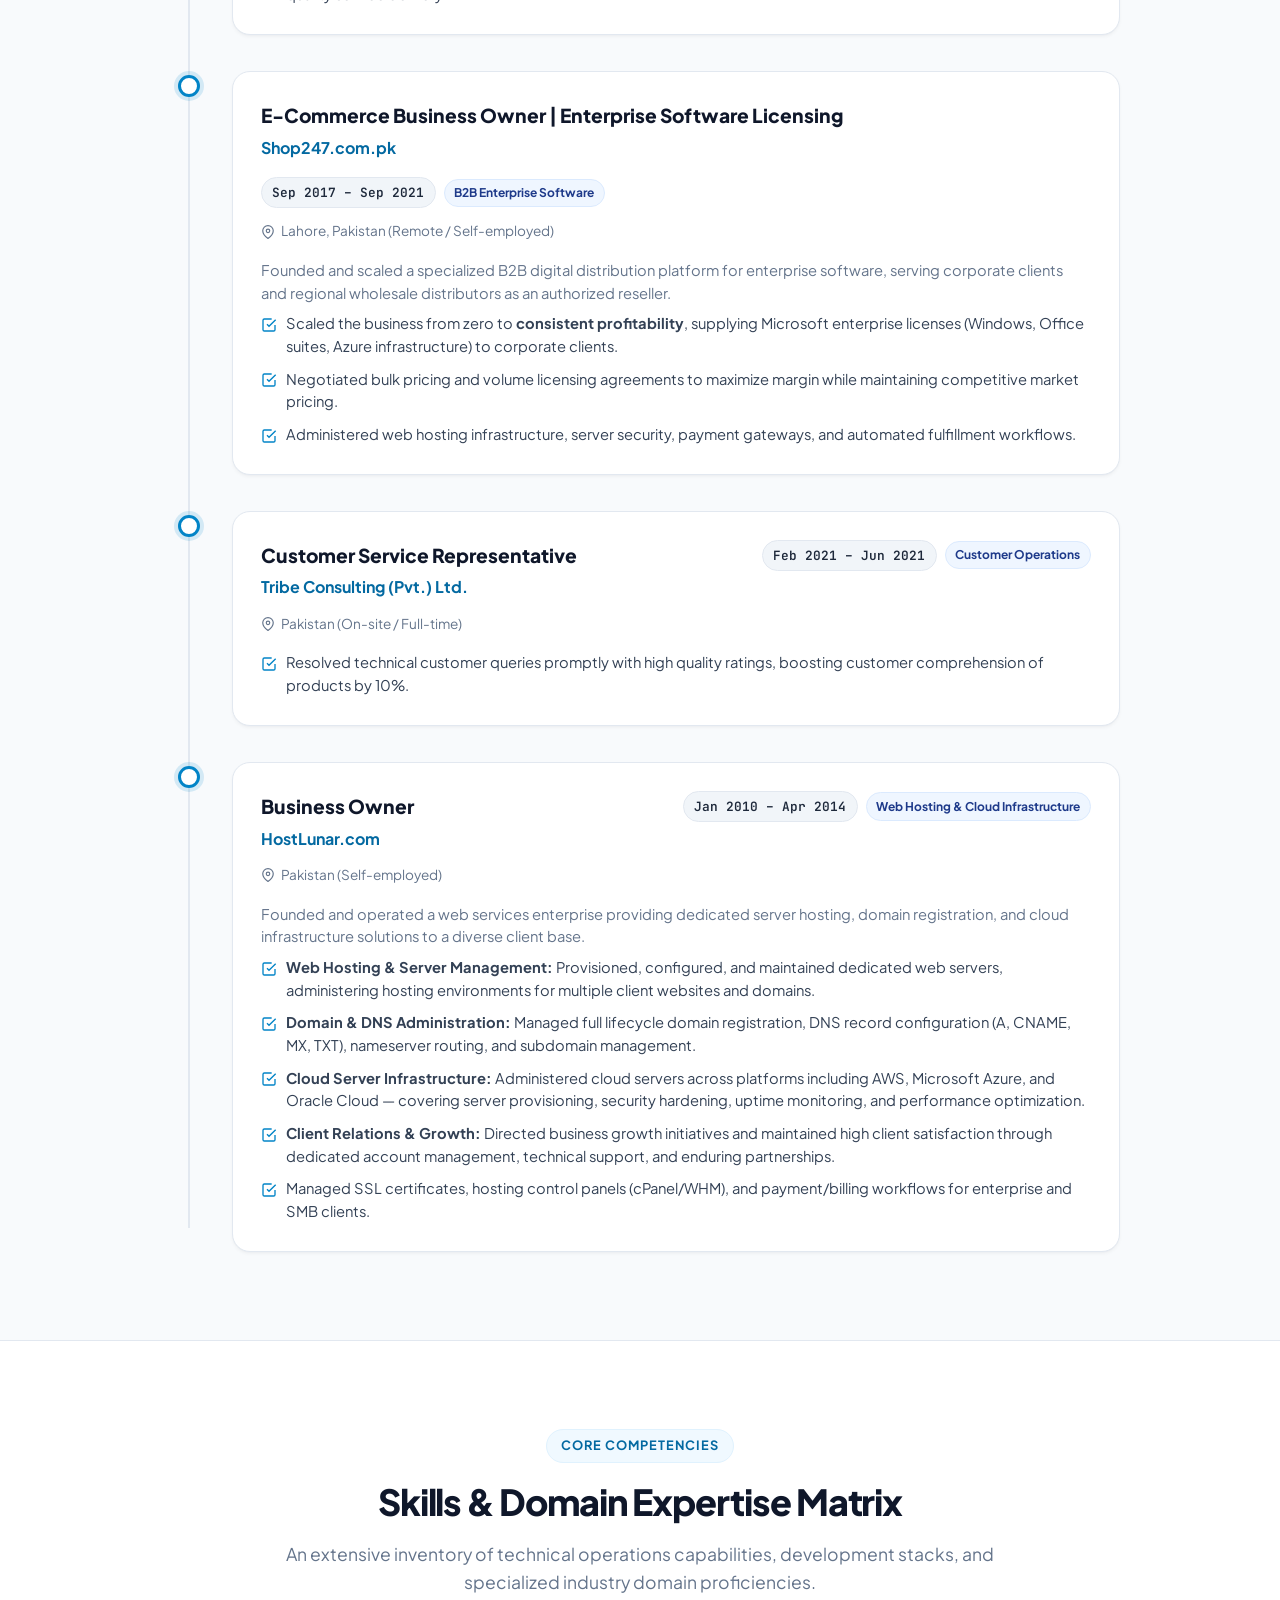
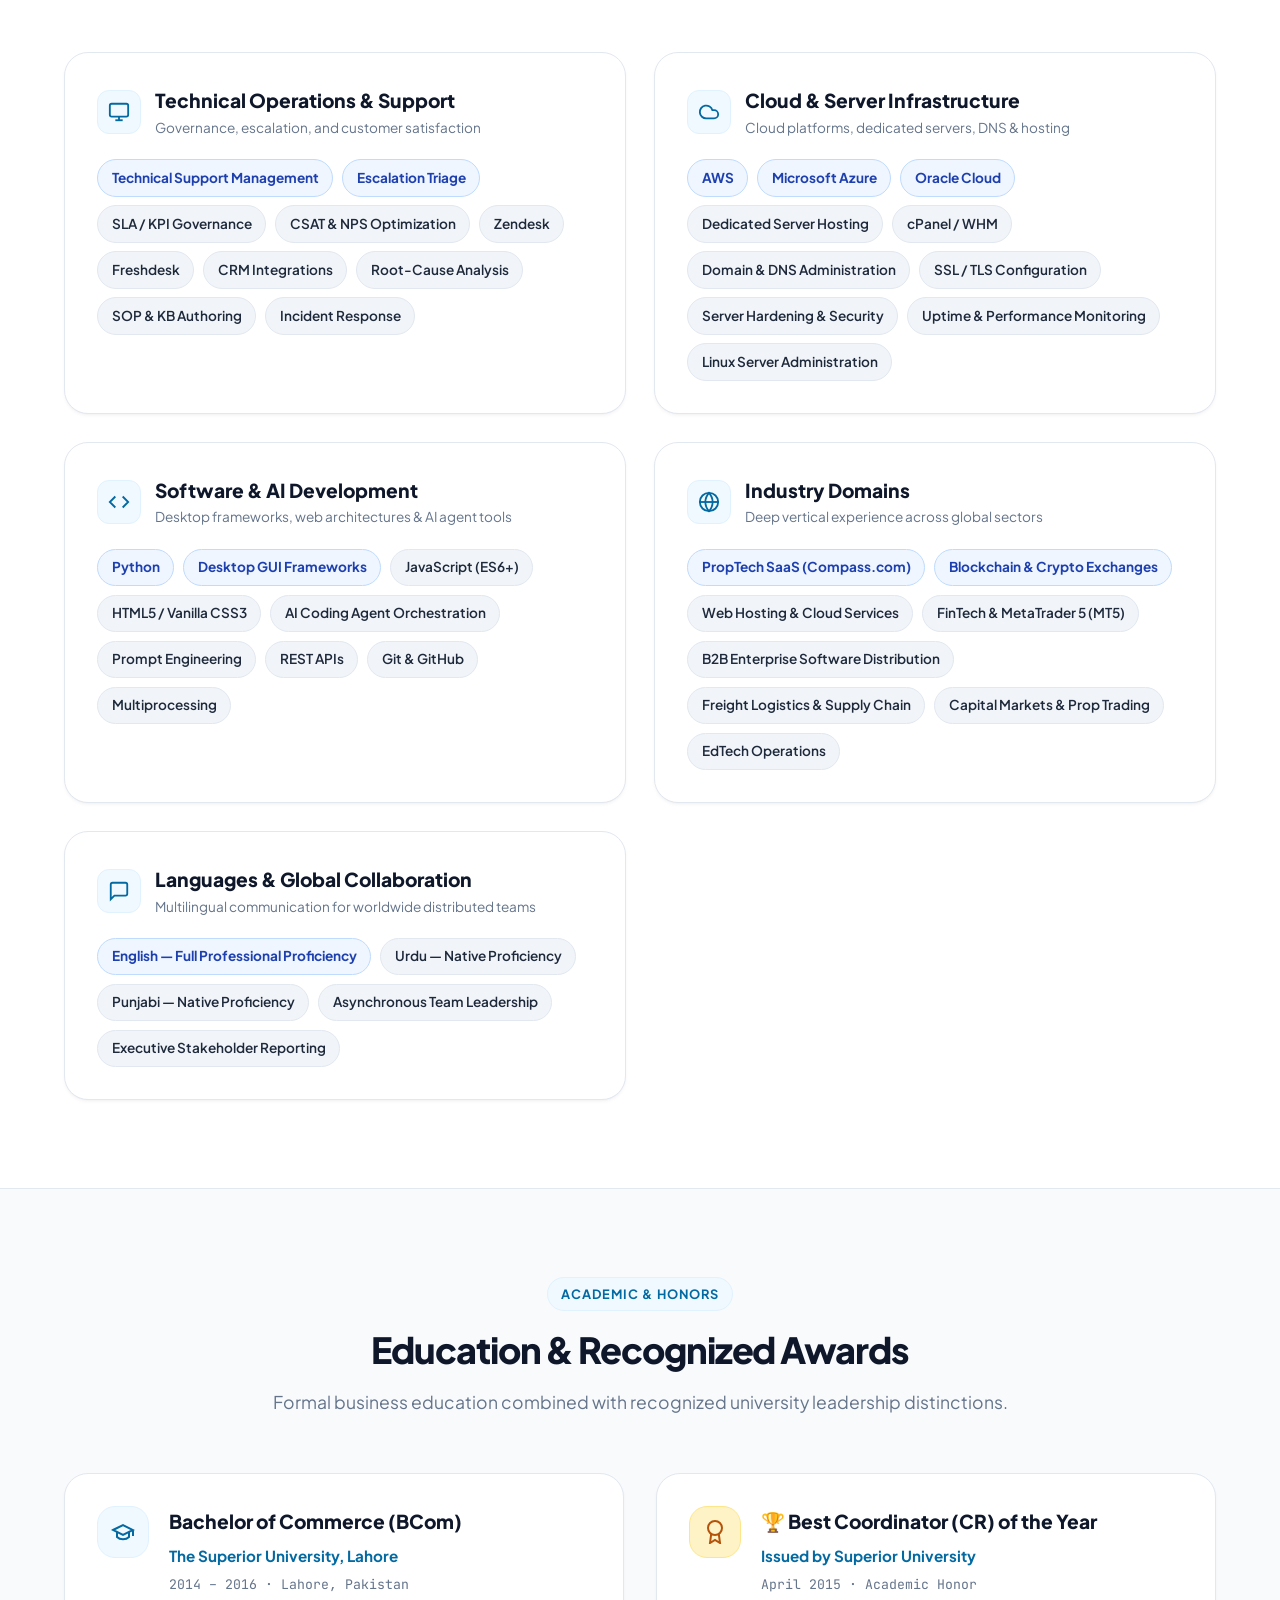
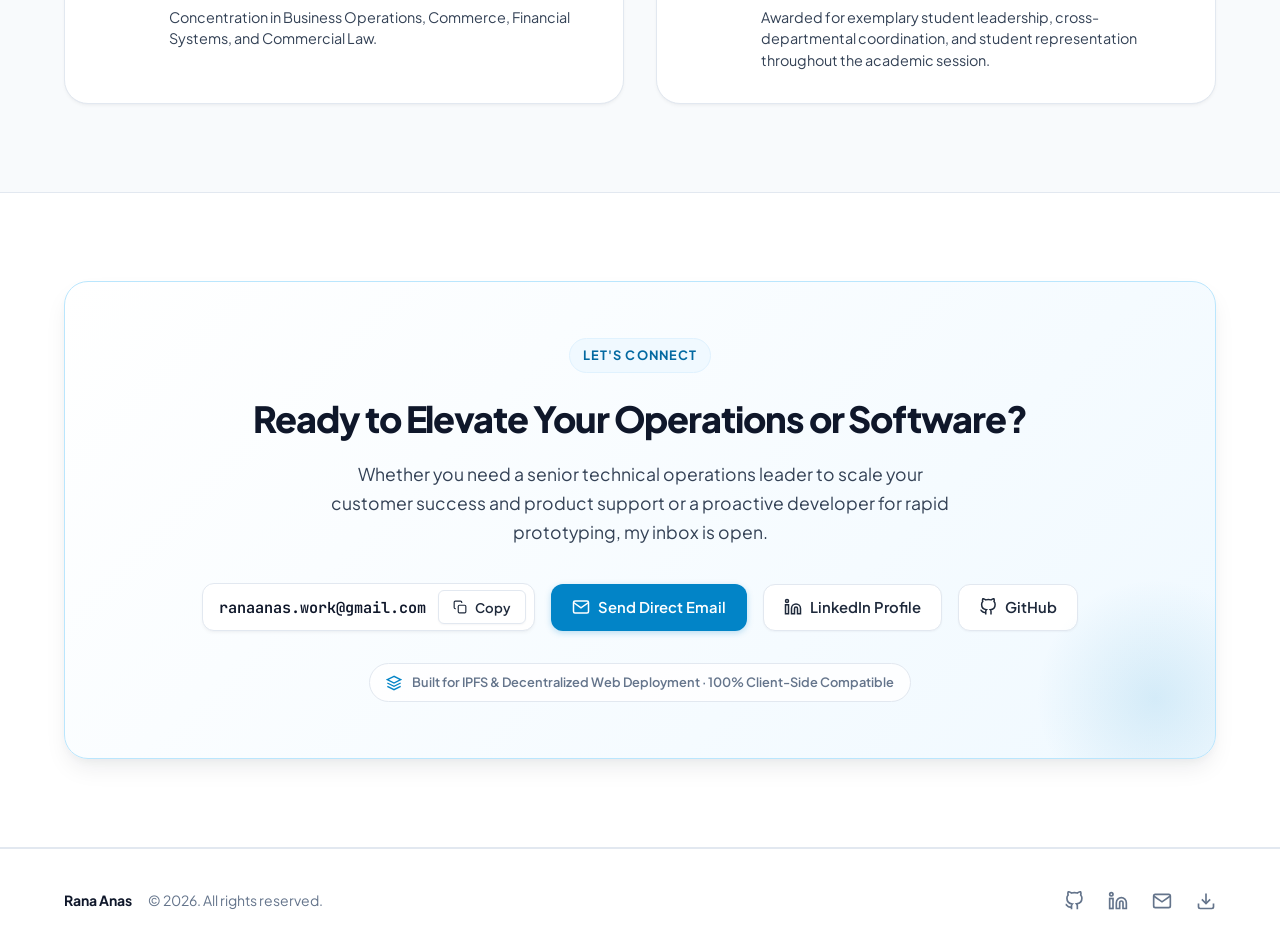
==== commit 8b537e1a: "Synchronize experience dates, locations, summaries, and bullet descriptions with latest resume" ====
--- a/flat-build/index.html
+++ b/flat-build/index.html
@@ -417,40 +417,51 @@
 
         <div class="timeline-container">
 
-          <!-- 1. ibex Pakistan / Compass.com Account -->
+          <!-- 1. ibex Pakistan -->
           <div class="timeline-item">
             <div class="timeline-node"></div>
             <div class="timeline-card">
               <div class="timeline-header">
                 <div class="timeline-role-info">
-                  <h3 class="timeline-role">Technical Support Specialist (Compass.com Account)</h3>
+                  <h3 class="timeline-role">Technical Support Specialist</h3>
                   <div class="timeline-company">ibex. Pakistan</div>
                 </div>
                 <div class="timeline-badge-row">
-                  <span class="timeline-duration-badge">May 2025 – June 2026 (1 yr 2 mos)</span>
+                  <span class="timeline-duration-badge">May 2025 – Jun 2026</span>
                   <span class="timeline-domain-badge">Global BPO / PropTech</span>
                 </div>
               </div>
               <div class="timeline-location">
                 <svg width="14" height="14" viewBox="0 0 24 24" fill="none" stroke="currentColor" stroke-width="2"><path d="M21 10c0 7-9 13-9 13s-9-6-9-13a9 9 0 0 1 18 0z"/><circle cx="12" cy="10" r="3"/></svg>
-                <span>Contract / On-site · Lahore, Punjab, Pakistan</span>
+                <span>On-site / Contract · Lahore, Pakistan</span>
+              </div>
+              <div style="font-size: 0.92rem; color: var(--text-muted); margin: 0.75rem 0 0.5rem; line-height: 1.55;">
+                Delivered mission-critical technical product support for enterprise clients, serving as frontline liaison managing Compass.com's Technical Product Support ecosystem within IBEX's global BPO operations.
               </div>
               <ul class="timeline-bullets">
                 <li class="timeline-bullet">
                   <svg width="16" height="16" viewBox="0 0 24 24" fill="none" stroke="currentColor" stroke-width="2"><polyline points="9 11 12 14 22 4"/><path d="M21 12v7a2 2 0 0 1-2 2H5a2 2 0 0 1-2-2V5a2 2 0 0 1 2-2h11"/></svg>
-                  <span>Delivered frontline Tier 1/2 technical product support for <strong>Compass.com</strong>, one of the premier real estate technology platforms in the United States.</span>
-                </li>
-                <li class="timeline-bullet">
-                  <svg width="16" height="16" viewBox="0 0 24 24" fill="none" stroke="currentColor" stroke-width="2"><polyline points="9 11 12 14 22 4"/><path d="M21 12v7a2 2 0 0 1-2 2H5a2 2 0 0 1-2-2V5a2 2 0 0 1 2-2h11"/></svg>
-                  <span>Maintained a <strong>98%+ CSAT score</strong> throughout tenure, while handling the <strong>highest ticket volume</strong> across the entire support floor.</span>
-                </li>
-                <li class="timeline-bullet">
-                  <svg width="16" height="16" viewBox="0 0 24 24" fill="none" stroke="currentColor" stroke-width="2"><polyline points="9 11 12 14 22 4"/><path d="M21 12v7a2 2 0 0 1-2 2H5a2 2 0 0 1-2-2V5a2 2 0 0 1 2-2h11"/></svg>
-                  <span>Diagnosed complex issues across web & mobile platforms (MLS integrations, CRM workflows, mapping utilities, and client portals).</span>
-                </li>
-                <li class="timeline-bullet">
-                  <svg width="16" height="16" viewBox="0 0 24 24" fill="none" stroke="currentColor" stroke-width="2"><polyline points="9 11 12 14 22 4"/><path d="M21 12v7a2 2 0 0 1-2 2H5a2 2 0 0 1-2-2V5a2 2 0 0 1 2-2h11"/></svg>
-                  <span>Authored internal knowledge base articles and standard operating procedures (SOPs) that reduced Average Handle Time (AHT) and eliminated recurring escalations.</span>
+                  <span><strong>Client Partnership &amp; SLA Ownership:</strong> Consistently met and exceeded stringent service-level agreements for first-response time, resolution rate, and customer satisfaction.</span>
+                </li>
+                <li class="timeline-bullet">
+                  <svg width="16" height="16" viewBox="0 0 24 24" fill="none" stroke="currentColor" stroke-width="2"><polyline points="9 11 12 14 22 4"/><path d="M21 12v7a2 2 0 0 1-2 2H5a2 2 0 0 1-2-2V5a2 2 0 0 1 2-2h11"/></svg>
+                  <span><strong>Performance Benchmarks:</strong> Maintained a <strong>98%+ CSAT score</strong> across all evaluation cycles while handling the <strong>highest ticket volume</strong> on the floor.</span>
+                </li>
+                <li class="timeline-bullet">
+                  <svg width="16" height="16" viewBox="0 0 24 24" fill="none" stroke="currentColor" stroke-width="2"><polyline points="9 11 12 14 22 4"/><path d="M21 12v7a2 2 0 0 1-2 2H5a2 2 0 0 1-2-2V5a2 2 0 0 1 2-2h11"/></svg>
+                  <span><strong>Omnichannel Troubleshooting:</strong> Proactively diagnosed and resolved complex technical issues across Compass.com's web and mobile platforms (listings, CRM integrations, mapping tools, client portals, and performance optimization).</span>
+                </li>
+                <li class="timeline-bullet">
+                  <svg width="16" height="16" viewBox="0 0 24 24" fill="none" stroke="currentColor" stroke-width="2"><polyline points="9 11 12 14 22 4"/><path d="M21 12v7a2 2 0 0 1-2 2H5a2 2 0 0 1-2-2V5a2 2 0 0 1 2-2h11"/></svg>
+                  <span><strong>Process Optimization:</strong> Analyzed support trends and collaborated with internal teams to deploy workflow enhancements, significantly reducing average handle time (AHT) and repeat contacts.</span>
+                </li>
+                <li class="timeline-bullet">
+                  <svg width="16" height="16" viewBox="0 0 24 24" fill="none" stroke="currentColor" stroke-width="2"><polyline points="9 11 12 14 22 4"/><path d="M21 12v7a2 2 0 0 1-2 2H5a2 2 0 0 1-2-2V5a2 2 0 0 1 2-2h11"/></svg>
+                  <span><strong>Quality Assurance &amp; Mentorship:</strong> Trained and mentored incoming support specialists and authored troubleshooting guides to elevate floor-wide proficiency.</span>
+                </li>
+                <li class="timeline-bullet">
+                  <svg width="16" height="16" viewBox="0 0 24 24" fill="none" stroke="currentColor" stroke-width="2"><polyline points="9 11 12 14 22 4"/><path d="M21 12v7a2 2 0 0 1-2 2H5a2 2 0 0 1-2-2V5a2 2 0 0 1 2-2h11"/></svg>
+                  <span><strong>Cross-Functional Bug Escalation:</strong> Partnered directly with Compass engineering and product teams to escalate, reproduce, and resolve high-priority defects.</span>
                 </li>
               </ul>
             </div>
@@ -466,22 +477,33 @@
                   <div class="timeline-company">Compass</div>
                 </div>
                 <div class="timeline-badge-row">
-                  <span class="timeline-duration-badge">May 2025 – June 2026 (1 yr 2 mos)</span>
+                  <span class="timeline-duration-badge">May 2025 – Jun 2026</span>
                   <span class="timeline-domain-badge">PropTech SaaS</span>
                 </div>
               </div>
               <div class="timeline-location">
                 <svg width="14" height="14" viewBox="0 0 24 24" fill="none" stroke="currentColor" stroke-width="2"><path d="M21 10c0 7-9 13-9 13s-9-6-9-13a9 9 0 0 1 18 0z"/><circle cx="12" cy="10" r="3"/></svg>
-                <span>Contract / On-site</span>
+                <span>On-site (Contract)</span>
+              </div>
+              <div style="font-size: 0.92rem; color: var(--text-muted); margin: 0.75rem 0 0.5rem; line-height: 1.55;">
+                Embedded directly within Compass.com's support ecosystem, empowering real estate agents across the United States to maximize proprietary digital tools, CRM systems, and marketing workflows.
               </div>
               <ul class="timeline-bullets">
                 <li class="timeline-bullet">
                   <svg width="16" height="16" viewBox="0 0 24 24" fill="none" stroke="currentColor" stroke-width="2"><polyline points="9 11 12 14 22 4"/><path d="M21 12v7a2 2 0 0 1-2 2H5a2 2 0 0 1-2-2V5a2 2 0 0 1 2-2h11"/></svg>
-                  <span>Empowered top-producing licensed real estate agents across the USA to optimize software tool suites and streamline property transaction lifecycles.</span>
-                </li>
-                <li class="timeline-bullet">
-                  <svg width="16" height="16" viewBox="0 0 24 24" fill="none" stroke="currentColor" stroke-width="2"><polyline points="9 11 12 14 22 4"/><path d="M21 12v7a2 2 0 0 1-2 2H5a2 2 0 0 1-2-2V5a2 2 0 0 1 2-2h11"/></svg>
-                  <span>Conducted root-cause bug isolation, authoring reproducible issue reports for core engineering and product management teams.</span>
+                  <span><strong>Agent Enablement:</strong> Provided personalized technical guidance on Compass web and mobile tools, property listing pipelines, and client collaboration portals.</span>
+                </li>
+                <li class="timeline-bullet">
+                  <svg width="16" height="16" viewBox="0 0 24 24" fill="none" stroke="currentColor" stroke-width="2"><polyline points="9 11 12 14 22 4"/><path d="M21 12v7a2 2 0 0 1-2 2H5a2 2 0 0 1-2-2V5a2 2 0 0 1 2-2h11"/></svg>
+                  <span><strong>Root-Cause Analysis:</strong> Investigated recurring product friction points and collaborated with product managers to prioritize bug fixes and feature enhancements.</span>
+                </li>
+                <li class="timeline-bullet">
+                  <svg width="16" height="16" viewBox="0 0 24 24" fill="none" stroke="currentColor" stroke-width="2"><polyline points="9 11 12 14 22 4"/><path d="M21 12v7a2 2 0 0 1-2 2H5a2 2 0 0 1-2-2V5a2 2 0 0 1 2-2h11"/></svg>
+                  <span><strong>Knowledge Management:</strong> Created and maintained troubleshooting documentation, FAQs, and self-service materials to reduce escalations and promote user independence.</span>
+                </li>
+                <li class="timeline-bullet">
+                  <svg width="16" height="16" viewBox="0 0 24 24" fill="none" stroke="currentColor" stroke-width="2"><polyline points="9 11 12 14 22 4"/><path d="M21 12v7a2 2 0 0 1-2 2H5a2 2 0 0 1-2-2V5a2 2 0 0 1 2-2h11"/></svg>
+                  <span><strong>Customer Advocacy:</strong> Tracked agent satisfaction metrics, identified user pain points, and drove continuous platform improvements alongside engineering teams.</span>
                 </li>
               </ul>
             </div>
@@ -497,22 +519,22 @@
                   <div class="timeline-company">Freightlinersllc.com</div>
                 </div>
                 <div class="timeline-badge-row">
-                  <span class="timeline-duration-badge">August 2023 – July 2024 (1 yr)</span>
+                  <span class="timeline-duration-badge">Aug 2023 – Jul 2024</span>
                   <span class="timeline-domain-badge">Freight Logistics</span>
                 </div>
               </div>
               <div class="timeline-location">
                 <svg width="14" height="14" viewBox="0 0 24 24" fill="none" stroke="currentColor" stroke-width="2"><path d="M21 10c0 7-9 13-9 13s-9-6-9-13a9 9 0 0 1 18 0z"/><circle cx="12" cy="10" r="3"/></svg>
-                <span>Full-time / Remote · United States Operations</span>
+                <span>Remote / Full-time · United States</span>
               </div>
               <ul class="timeline-bullets">
                 <li class="timeline-bullet">
                   <svg width="16" height="16" viewBox="0 0 24 24" fill="none" stroke="currentColor" stroke-width="2"><polyline points="9 11 12 14 22 4"/><path d="M21 12v7a2 2 0 0 1-2 2H5a2 2 0 0 1-2-2V5a2 2 0 0 1 2-2h11"/></svg>
-                  <span>Negotiated and booked commercial freight loads at premium market rates with top brokerage platforms (TQL, Integrity, Coyote, Uber Freight, Landstar).</span>
-                </li>
-                <li class="timeline-bullet">
-                  <svg width="16" height="16" viewBox="0 0 24 24" fill="none" stroke="currentColor" stroke-width="2"><polyline points="9 11 12 14 22 4"/><path d="M21 12v7a2 2 0 0 1-2 2H5a2 2 0 0 1-2-2V5a2 2 0 0 1 2-2h11"/></svg>
-                  <span>Coordinated complex routing logistics, driver safety timetables, layovers, and detention disputes under high-stress time constraints.</span>
+                  <span>Managed full-cycle truck dispatching operations, booking freight loads at competitive rates by negotiating directly with top USA freight brokers (TQL, Integrity, Coyote, Uber Freight, Landstar).</span>
+                </li>
+                <li class="timeline-bullet">
+                  <svg width="16" height="16" viewBox="0 0 24 24" fill="none" stroke="currentColor" stroke-width="2"><polyline points="9 11 12 14 22 4"/><path d="M21 12v7a2 2 0 0 1-2 2H5a2 2 0 0 1-2-2V5a2 2 0 0 1 2-2h11"/></svg>
+                  <span>Coordinated logistics schedules to guarantee on-time pickup and delivery while actively managing driver layovers, detentions, and route planning under tight deadlines.</span>
                 </li>
               </ul>
             </div>
@@ -524,26 +546,26 @@
             <div class="timeline-card">
               <div class="timeline-header">
                 <div class="timeline-role-info">
-                  <h3 class="timeline-role">Proprietary Equity & FX Trader</h3>
+                  <h3 class="timeline-role">Proprietary Equity Trader</h3>
                   <div class="timeline-company">The Funded Trader</div>
                 </div>
                 <div class="timeline-badge-row">
-                  <span class="timeline-duration-badge">April 2023 – March 2024 (1 yr)</span>
+                  <span class="timeline-duration-badge">Apr 2023 – Mar 2024</span>
                   <span class="timeline-domain-badge">Capital Markets</span>
                 </div>
               </div>
               <div class="timeline-location">
                 <svg width="14" height="14" viewBox="0 0 24 24" fill="none" stroke="currentColor" stroke-width="2"><path d="M21 10c0 7-9 13-9 13s-9-6-9-13a9 9 0 0 1 18 0z"/><circle cx="12" cy="10" r="3"/></svg>
-                <span>Contract / Remote</span>
+                <span>Remote (Contract)</span>
               </div>
               <ul class="timeline-bullets">
                 <li class="timeline-bullet">
                   <svg width="16" height="16" viewBox="0 0 24 24" fill="none" stroke="currentColor" stroke-width="2"><polyline points="9 11 12 14 22 4"/><path d="M21 12v7a2 2 0 0 1-2 2H5a2 2 0 0 1-2-2V5a2 2 0 0 1 2-2h11"/></svg>
-                  <span>Managed <strong>$10,000+ proprietary capital</strong>, strictly complying with strict maximum daily and total drawdown constraints.</span>
-                </li>
-                <li class="timeline-bullet">
-                  <svg width="16" height="16" viewBox="0 0 24 24" fill="none" stroke="currentColor" stroke-width="2"><polyline points="9 11 12 14 22 4"/><path d="M21 12v7a2 2 0 0 1-2 2H5a2 2 0 0 1-2-2V5a2 2 0 0 1 2-2h11"/></svg>
-                  <span>Formulated and backtested systematic algorithmic and manual foreign exchange trading strategies based on order flow, market structure, and liquidity.</span>
+                  <span>Managed over <strong>$10,000+ proprietary trading capital</strong> with institutional-grade risk management parameters, strict drawdown limits, and disciplined position sizing.</span>
+                </li>
+                <li class="timeline-bullet">
+                  <svg width="16" height="16" viewBox="0 0 24 24" fill="none" stroke="currentColor" stroke-width="2"><polyline points="9 11 12 14 22 4"/><path d="M21 12v7a2 2 0 0 1-2 2H5a2 2 0 0 1-2-2V5a2 2 0 0 1 2-2h11"/></svg>
+                  <span>Executed strategic foreign exchange and equity transactions based on technical analysis, market liquidity modeling, and macroeconomic trends.</span>
                 </li>
               </ul>
             </div>
@@ -555,30 +577,37 @@
             <div class="timeline-card">
               <div class="timeline-header">
                 <div class="timeline-role-info">
-                  <h3 class="timeline-role">Operations and Technical Support Manager</h3>
+                  <h3 class="timeline-role">Operations &amp; Technical Support Manager</h3>
                   <div class="timeline-company">n.exchange</div>
                 </div>
                 <div class="timeline-badge-row">
-                  <span class="timeline-duration-badge">April 2022 – March 2023 (1 yr)</span>
-                  <span class="timeline-domain-badge">Blockchain & Crypto</span>
+                  <span class="timeline-duration-badge">Apr 2022 – Mar 2023</span>
+                  <span class="timeline-domain-badge">Blockchain &amp; Crypto</span>
                 </div>
               </div>
               <div class="timeline-location">
                 <svg width="14" height="14" viewBox="0 0 24 24" fill="none" stroke="currentColor" stroke-width="2"><path d="M21 10c0 7-9 13-9 13s-9-6-9-13a9 9 0 0 1 18 0z"/><circle cx="12" cy="10" r="3"/></svg>
-                <span>Full-time / Remote · Greater London, England, UK</span>
+                <span>London, UK (Remote / Full-time)</span>
+              </div>
+              <div style="font-size: 0.92rem; color: var(--text-muted); margin: 0.75rem 0 0.5rem; line-height: 1.55;">
+                Directed end-to-end technical operations and customer support for a London-based 24/7 cryptocurrency exchange platform.
               </div>
               <ul class="timeline-bullets">
                 <li class="timeline-bullet">
                   <svg width="16" height="16" viewBox="0 0 24 24" fill="none" stroke="currentColor" stroke-width="2"><polyline points="9 11 12 14 22 4"/><path d="M21 12v7a2 2 0 0 1-2 2H5a2 2 0 0 1-2-2V5a2 2 0 0 1 2-2h11"/></svg>
-                  <span>Directed 24/7 technical operations, platform uptime, wallet infrastructure, and exchange liquidity security protocols.</span>
-                </li>
-                <li class="timeline-bullet">
-                  <svg width="16" height="16" viewBox="0 0 24 24" fill="none" stroke="currentColor" stroke-width="2"><polyline points="9 11 12 14 22 4"/><path d="M21 12v7a2 2 0 0 1-2 2H5a2 2 0 0 1-2-2V5a2 2 0 0 1 2-2h11"/></svg>
-                  <span><strong>Led a cross-functional department of 50+ staff</strong> across technical support, client success, and transactional dispute resolution.</span>
-                </li>
-                <li class="timeline-bullet">
-                  <svg width="16" height="16" viewBox="0 0 24 24" fill="none" stroke="currentColor" stroke-width="2"><polyline points="9 11 12 14 22 4"/><path d="M21 12v7a2 2 0 0 1-2 2H5a2 2 0 0 1-2-2V5a2 2 0 0 1 2-2h11"/></svg>
-                  <span>Achieved and sustained a <strong>98%+ CSAT rating</strong> while handling high-severity blockchain re-orgs, stuck node transactions, and API integrations.</span>
+                  <span><strong>Team Leadership:</strong> Successfully led and coordinated a cross-functional team of <strong>50+ professionals</strong> across technical support, exchange operations, and customer service.</span>
+                </li>
+                <li class="timeline-bullet">
+                  <svg width="16" height="16" viewBox="0 0 24 24" fill="none" stroke="currentColor" stroke-width="2"><polyline points="9 11 12 14 22 4"/><path d="M21 12v7a2 2 0 0 1-2 2H5a2 2 0 0 1-2-2V5a2 2 0 0 1 2-2h11"/></svg>
+                  <span><strong>Operational Continuity:</strong> Oversaw platform uptime, blockchain transaction pipelines, wallet security, and system performance in high-volatility market conditions.</span>
+                </li>
+                <li class="timeline-bullet">
+                  <svg width="16" height="16" viewBox="0 0 24 24" fill="none" stroke="currentColor" stroke-width="2"><polyline points="9 11 12 14 22 4"/><path d="M21 12v7a2 2 0 0 1-2 2H5a2 2 0 0 1-2-2V5a2 2 0 0 1 2-2h11"/></svg>
+                  <span><strong>Customer Support Excellence:</strong> Maintained a <strong>98%+ CSAT score</strong> across technical and transactional inquiries, personally handling complex escalated issues.</span>
+                </li>
+                <li class="timeline-bullet">
+                  <svg width="16" height="16" viewBox="0 0 24 24" fill="none" stroke="currentColor" stroke-width="2"><polyline points="9 11 12 14 22 4"/><path d="M21 12v7a2 2 0 0 1-2 2H5a2 2 0 0 1-2-2V5a2 2 0 0 1 2-2h11"/></svg>
+                  <span><strong>SLA &amp; Process Governance:</strong> Designed standard operating procedures (SOPs) and incident escalation pathways, reducing response times and ensuring compliance.</span>
                 </li>
               </ul>
             </div>
@@ -594,18 +623,22 @@
                   <div class="timeline-company">MyTutorpod.com</div>
                 </div>
                 <div class="timeline-badge-row">
-                  <span class="timeline-duration-badge">June 2021 – July 2022 (1 yr 2 mos)</span>
+                  <span class="timeline-duration-badge">Jun 2021 – Jul 2022</span>
                   <span class="timeline-domain-badge">EdTech</span>
                 </div>
               </div>
               <div class="timeline-location">
                 <svg width="14" height="14" viewBox="0 0 24 24" fill="none" stroke="currentColor" stroke-width="2"><path d="M21 10c0 7-9 13-9 13s-9-6-9-13a9 9 0 0 1 18 0z"/><circle cx="12" cy="10" r="3"/></svg>
-                <span>Full-time / Remote · United States Operations</span>
+                <span>United States (Remote / Full-time)</span>
               </div>
               <ul class="timeline-bullets">
                 <li class="timeline-bullet">
                   <svg width="16" height="16" viewBox="0 0 24 24" fill="none" stroke="currentColor" stroke-width="2"><polyline points="9 11 12 14 22 4"/><path d="M21 12v7a2 2 0 0 1-2 2H5a2 2 0 0 1-2-2V5a2 2 0 0 1 2-2h11"/></svg>
-                  <span>Led customer support team delivering uninterrupted online tutoring operations and resolving educator/student scheduling challenges across North America.</span>
+                  <span>Managed a customer support team ensuring seamless online tutoring delivery and account management for students and tutors across North America.</span>
+                </li>
+                <li class="timeline-bullet">
+                  <svg width="16" height="16" viewBox="0 0 24 24" fill="none" stroke="currentColor" stroke-width="2"><polyline points="9 11 12 14 22 4"/><path d="M21 12v7a2 2 0 0 1-2 2H5a2 2 0 0 1-2-2V5a2 2 0 0 1 2-2h11"/></svg>
+                  <span>Resolved complex technical, billing, and scheduling inquiries, maintaining high client satisfaction ratings through structured communication.</span>
                 </li>
               </ul>
             </div>
@@ -621,18 +654,22 @@
                   <div class="timeline-company">Telebridge Communications</div>
                 </div>
                 <div class="timeline-badge-row">
-                  <span class="timeline-duration-badge">June 2021 – July 2022 (1 yr 2 mos)</span>
+                  <span class="timeline-duration-badge">Jun 2021 – Jul 2022</span>
                   <span class="timeline-domain-badge">Telecommunications</span>
                 </div>
               </div>
               <div class="timeline-location">
                 <svg width="14" height="14" viewBox="0 0 24 24" fill="none" stroke="currentColor" stroke-width="2"><path d="M21 10c0 7-9 13-9 13s-9-6-9-13a9 9 0 0 1 18 0z"/><circle cx="12" cy="10" r="3"/></svg>
-                <span>Full-time / Remote</span>
+                <span>Remote (Full-time)</span>
               </div>
               <ul class="timeline-bullets">
                 <li class="timeline-bullet">
                   <svg width="16" height="16" viewBox="0 0 24 24" fill="none" stroke="currentColor" stroke-width="2"><polyline points="9 11 12 14 22 4"/><path d="M21 12v7a2 2 0 0 1-2 2H5a2 2 0 0 1-2-2V5a2 2 0 0 1 2-2h11"/></svg>
-                  <span>Delivered high-touch account management, achieving a verified <strong>15% increase in customer retention</strong> via proactive feedback loops.</span>
+                  <span>Delivered high-touch client support and relationship management across telecommunications accounts, proactively resolving technical and billing friction points.</span>
+                </li>
+                <li class="timeline-bullet">
+                  <svg width="16" height="16" viewBox="0 0 24 24" fill="none" stroke="currentColor" stroke-width="2"><polyline points="9 11 12 14 22 4"/><path d="M21 12v7a2 2 0 0 1-2 2H5a2 2 0 0 1-2-2V5a2 2 0 0 1 2-2h11"/></svg>
+                  <span>Achieved a verified <strong>15% increase in customer retention</strong> through strategic engagement, rapid issue resolution, and quality service delivery.</span>
                 </li>
               </ul>
             </div>
@@ -648,22 +685,29 @@
                   <div class="timeline-company">Shop247.com.pk</div>
                 </div>
                 <div class="timeline-badge-row">
-                  <span class="timeline-duration-badge">September 2017 – September 2021 (4 yrs 1 mo)</span>
+                  <span class="timeline-duration-badge">Sep 2017 – Sep 2021</span>
                   <span class="timeline-domain-badge">B2B Enterprise Software</span>
                 </div>
               </div>
               <div class="timeline-location">
                 <svg width="14" height="14" viewBox="0 0 24 24" fill="none" stroke="currentColor" stroke-width="2"><path d="M21 10c0 7-9 13-9 13s-9-6-9-13a9 9 0 0 1 18 0z"/><circle cx="12" cy="10" r="3"/></svg>
-                <span>Self-employed / Remote · Pakistan</span>
+                <span>Lahore, Pakistan (Remote / Self-employed)</span>
+              </div>
+              <div style="font-size: 0.92rem; color: var(--text-muted); margin: 0.75rem 0 0.5rem; line-height: 1.55;">
+                Founded and scaled a specialized B2B digital distribution platform for enterprise software, serving corporate clients and regional wholesale distributors as an authorized reseller.
               </div>
               <ul class="timeline-bullets">
                 <li class="timeline-bullet">
                   <svg width="16" height="16" viewBox="0 0 24 24" fill="none" stroke="currentColor" stroke-width="2"><polyline points="9 11 12 14 22 4"/><path d="M21 12v7a2 2 0 0 1-2 2H5a2 2 0 0 1-2-2V5a2 2 0 0 1 2-2h11"/></svg>
-                  <span>Founded and scaled an enterprise software licensing platform supplying corporate clients and wholesalers with Microsoft 365, Windows, and Azure volume licenses.</span>
-                </li>
-                <li class="timeline-bullet">
-                  <svg width="16" height="16" viewBox="0 0 24 24" fill="none" stroke="currentColor" stroke-width="2"><polyline points="9 11 12 14 22 4"/><path d="M21 12v7a2 2 0 0 1-2 2H5a2 2 0 0 1-2-2V5a2 2 0 0 1 2-2h11"/></svg>
-                  <span>Built direct international vendor pipelines, managed secure Linux web hosting and DNS infrastructures, and grew business to profitability in Year 1.</span>
+                  <span>Scaled the business from zero to <strong>consistent profitability</strong>, supplying Microsoft enterprise licenses (Windows, Office suites, Azure infrastructure) to corporate clients.</span>
+                </li>
+                <li class="timeline-bullet">
+                  <svg width="16" height="16" viewBox="0 0 24 24" fill="none" stroke="currentColor" stroke-width="2"><polyline points="9 11 12 14 22 4"/><path d="M21 12v7a2 2 0 0 1-2 2H5a2 2 0 0 1-2-2V5a2 2 0 0 1 2-2h11"/></svg>
+                  <span>Negotiated bulk pricing and volume licensing agreements to maximize margin while maintaining competitive market pricing.</span>
+                </li>
+                <li class="timeline-bullet">
+                  <svg width="16" height="16" viewBox="0 0 24 24" fill="none" stroke="currentColor" stroke-width="2"><polyline points="9 11 12 14 22 4"/><path d="M21 12v7a2 2 0 0 1-2 2H5a2 2 0 0 1-2-2V5a2 2 0 0 1 2-2h11"/></svg>
+                  <span>Administered web hosting infrastructure, server security, payment gateways, and automated fulfillment workflows.</span>
                 </li>
               </ul>
             </div>
@@ -679,14 +723,18 @@
                   <div class="timeline-company">Tribe Consulting (Pvt.) Ltd.</div>
                 </div>
                 <div class="timeline-badge-row">
-                  <span class="timeline-duration-badge">February 2021 – June 2021 (5 mos)</span>
+                  <span class="timeline-duration-badge">Feb 2021 – Jun 2021</span>
                   <span class="timeline-domain-badge">Customer Operations</span>
                 </div>
               </div>
+              <div class="timeline-location">
+                <svg width="14" height="14" viewBox="0 0 24 24" fill="none" stroke="currentColor" stroke-width="2"><path d="M21 10c0 7-9 13-9 13s-9-6-9-13a9 9 0 0 1 18 0z"/><circle cx="12" cy="10" r="3"/></svg>
+                <span>Pakistan (On-site / Full-time)</span>
+              </div>
               <ul class="timeline-bullets">
                 <li class="timeline-bullet">
                   <svg width="16" height="16" viewBox="0 0 24 24" fill="none" stroke="currentColor" stroke-width="2"><polyline points="9 11 12 14 22 4"/><path d="M21 12v7a2 2 0 0 1-2 2H5a2 2 0 0 1-2-2V5a2 2 0 0 1 2-2h11"/></svg>
-                  <span>Handled multichannel customer communications, meeting strict first-contact resolution benchmarks and client satisfaction targets.</span>
+                  <span>Resolved technical customer queries promptly with high quality ratings, boosting customer comprehension of products by 10%.</span>
                 </li>
               </ul>
             </div>
@@ -702,19 +750,18 @@
                   <div class="timeline-company">HostLunar.com</div>
                 </div>
                 <div class="timeline-badge-row">
-                  <span class="timeline-duration-badge">January 2010 – April 2014 (4 yrs 4 mos)</span>
+                  <span class="timeline-duration-badge">Jan 2010 – Apr 2014</span>
                   <span class="timeline-domain-badge">Web Hosting &amp; Cloud Infrastructure</span>
                 </div>
               </div>
               <div class="timeline-location">
                 <svg width="14" height="14" viewBox="0 0 24 24" fill="none" stroke="currentColor" stroke-width="2"><path d="M21 10c0 7-9 13-9 13s-9-6-9-13a9 9 0 0 1 18 0z"/><circle cx="12" cy="10" r="3"/></svg>
-                <span>Self-employed / Remote · Pakistan</span>
+                <span>Pakistan (Self-employed)</span>
+              </div>
+              <div style="font-size: 0.92rem; color: var(--text-muted); margin: 0.75rem 0 0.5rem; line-height: 1.55;">
+                Founded and operated a web services enterprise providing dedicated server hosting, domain registration, and cloud infrastructure solutions to a diverse client base.
               </div>
               <ul class="timeline-bullets">
-                <li class="timeline-bullet">
-                  <svg width="16" height="16" viewBox="0 0 24 24" fill="none" stroke="currentColor" stroke-width="2"><polyline points="9 11 12 14 22 4"/><path d="M21 12v7a2 2 0 0 1-2 2H5a2 2 0 0 1-2-2V5a2 2 0 0 1 2-2h11"/></svg>
-                  <span>Founded and operated a web services enterprise providing dedicated server hosting, domain registration, and cloud infrastructure solutions to a diverse client base.</span>
-                </li>
                 <li class="timeline-bullet">
                   <svg width="16" height="16" viewBox="0 0 24 24" fill="none" stroke="currentColor" stroke-width="2"><polyline points="9 11 12 14 22 4"/><path d="M21 12v7a2 2 0 0 1-2 2H5a2 2 0 0 1-2-2V5a2 2 0 0 1 2-2h11"/></svg>
                   <span><strong>Web Hosting &amp; Server Management:</strong> Provisioned, configured, and maintained dedicated web servers, administering hosting environments for multiple client websites and domains.</span>
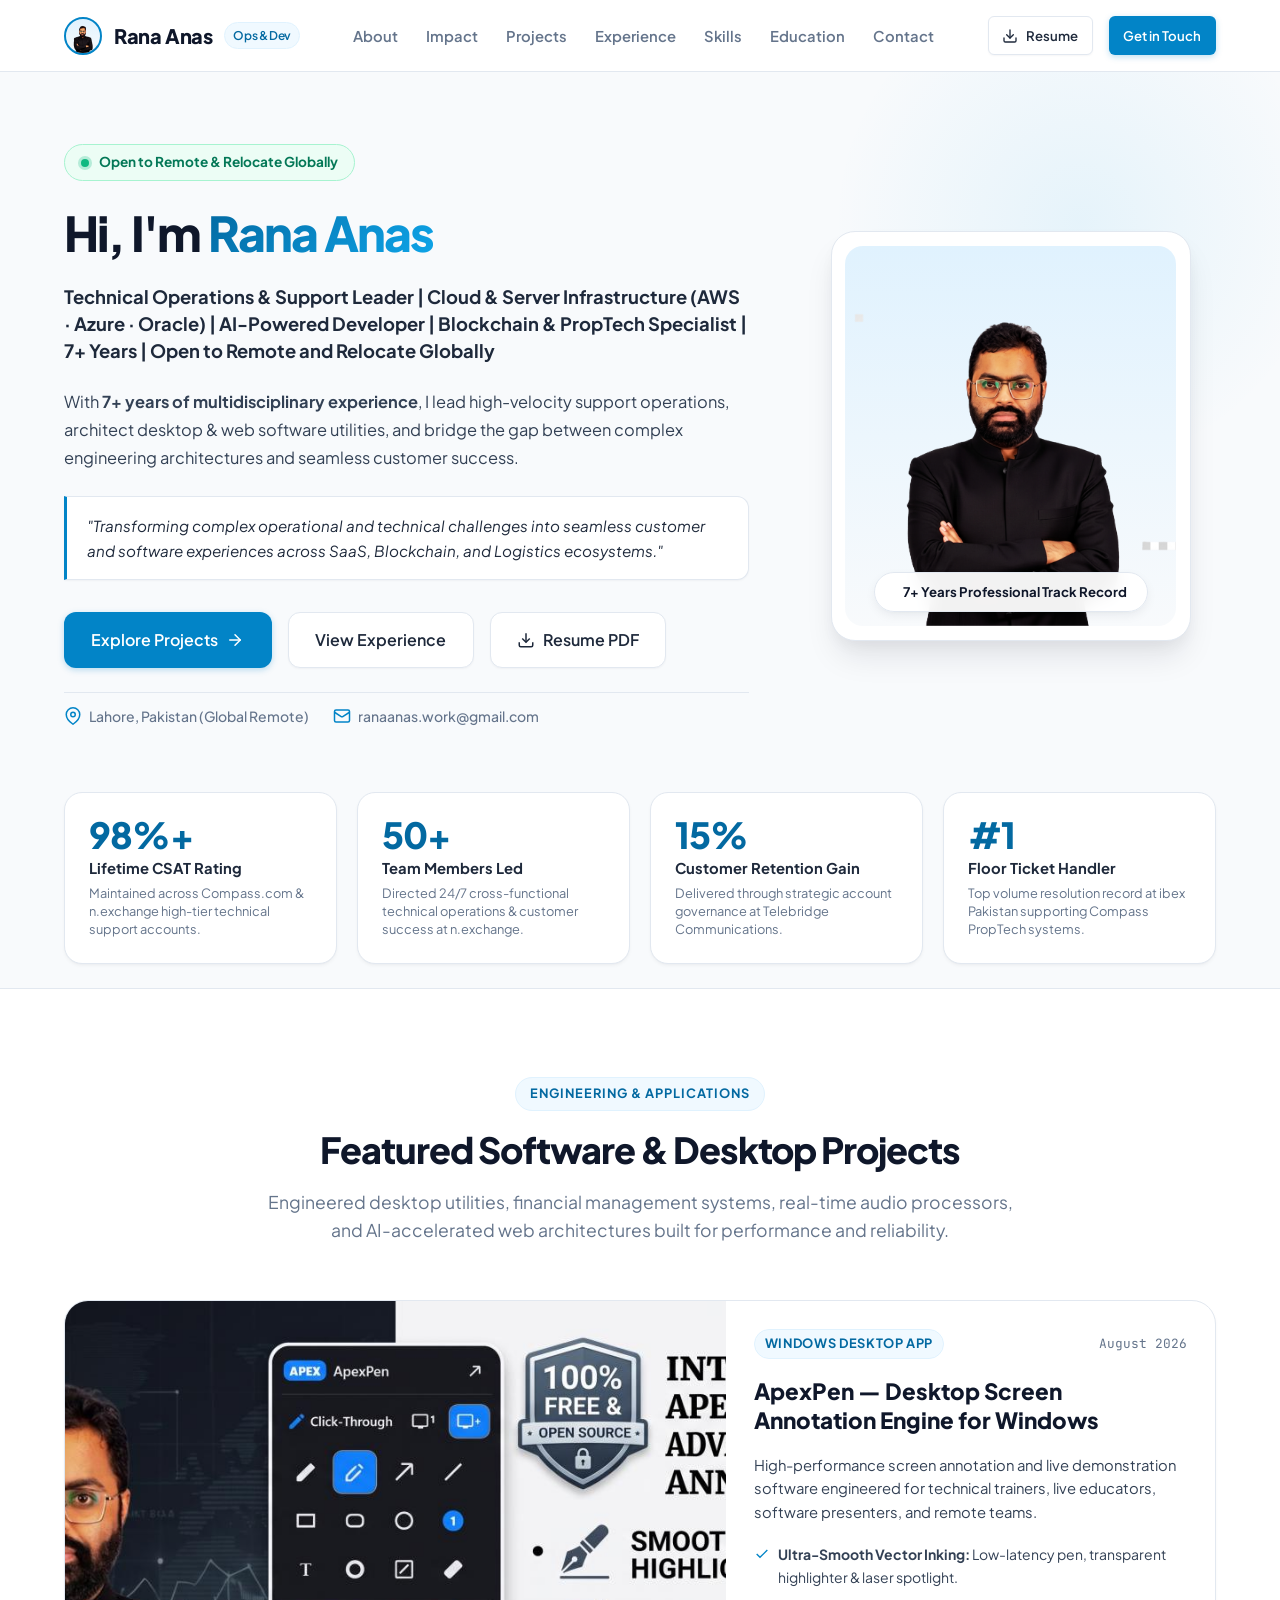
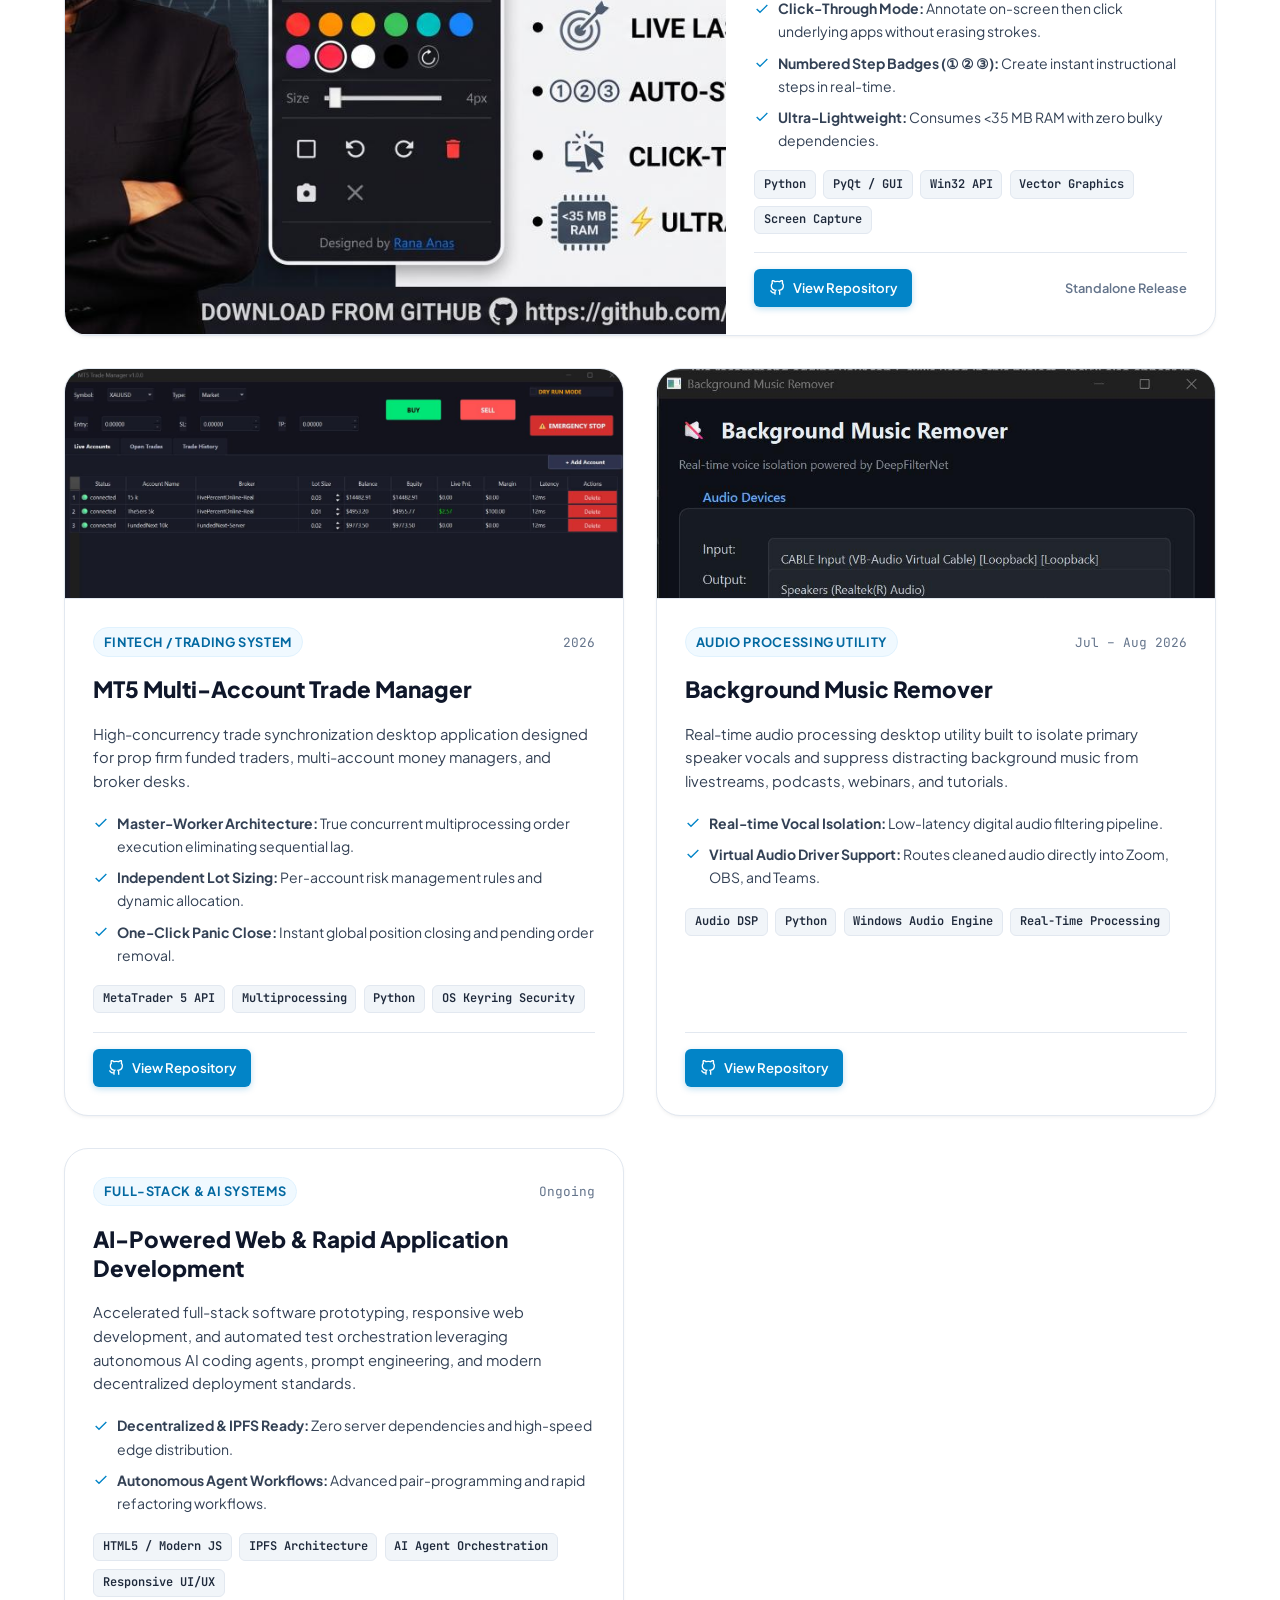
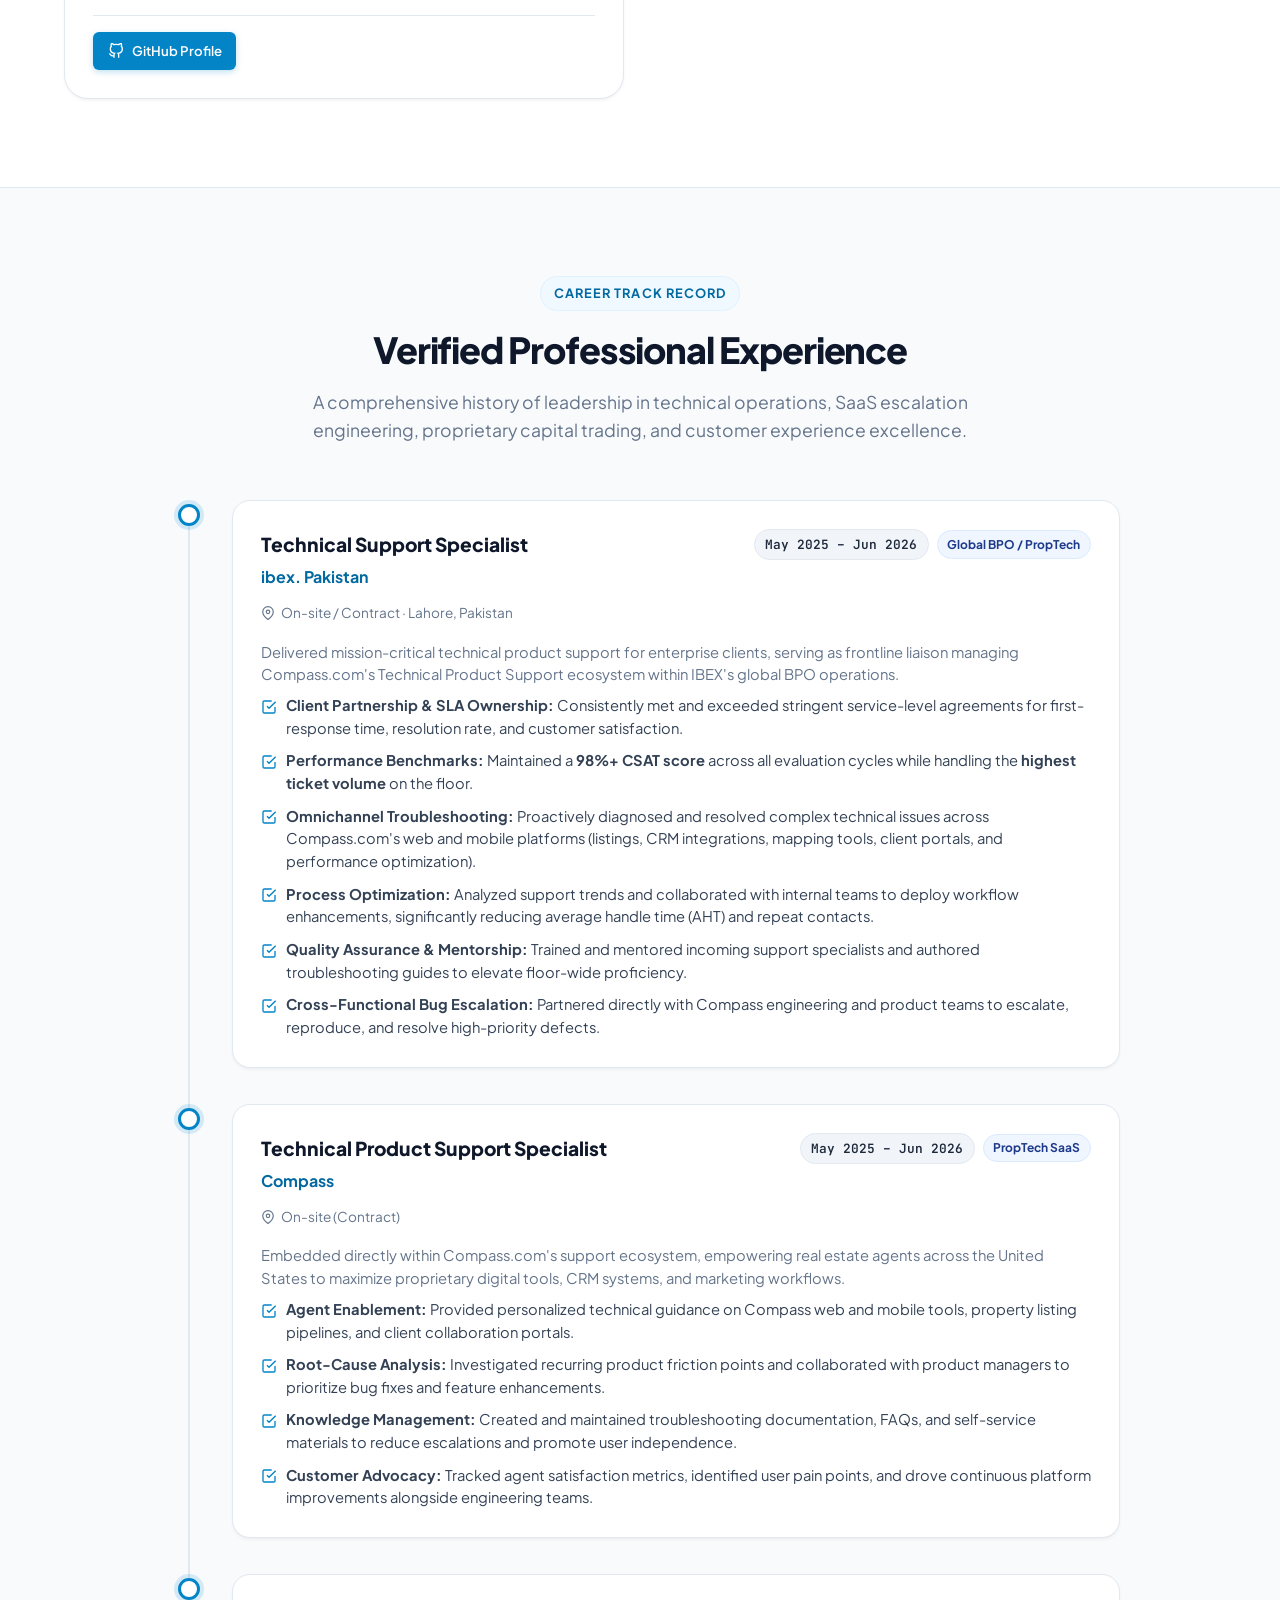
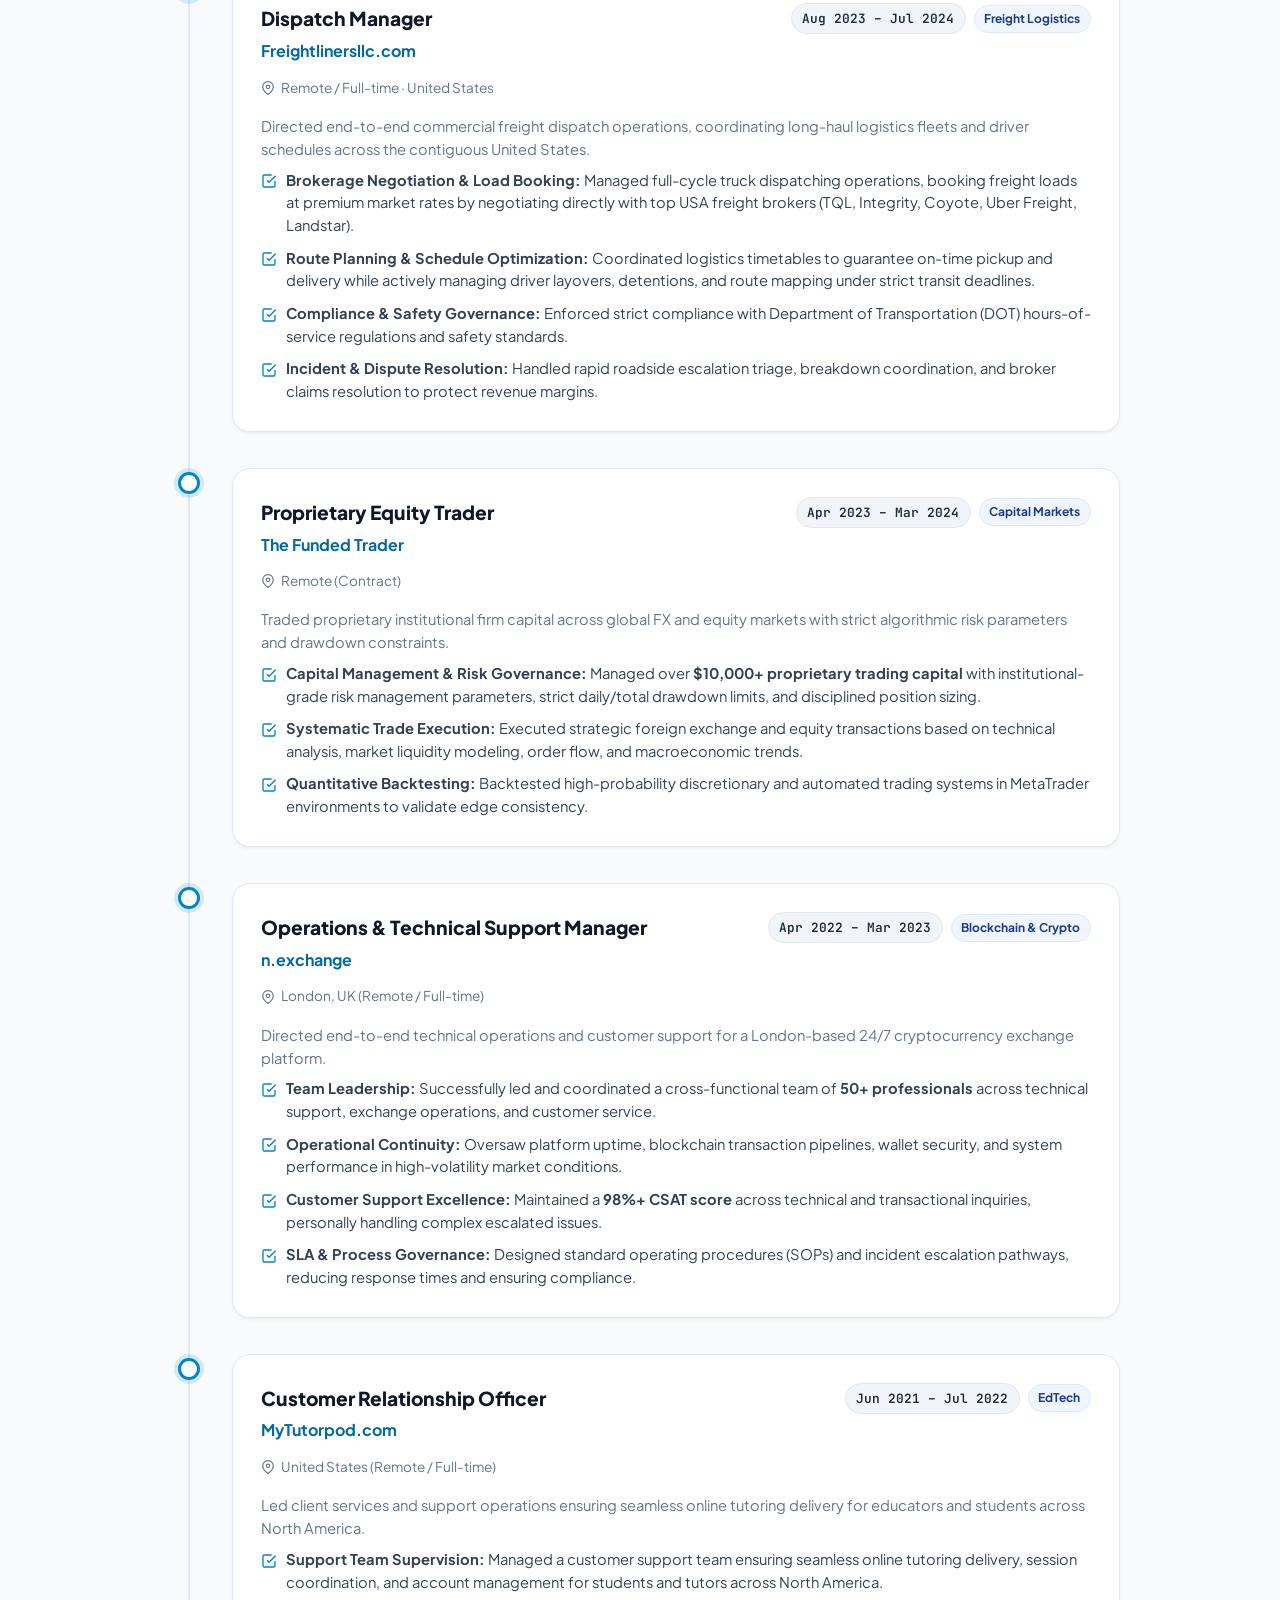
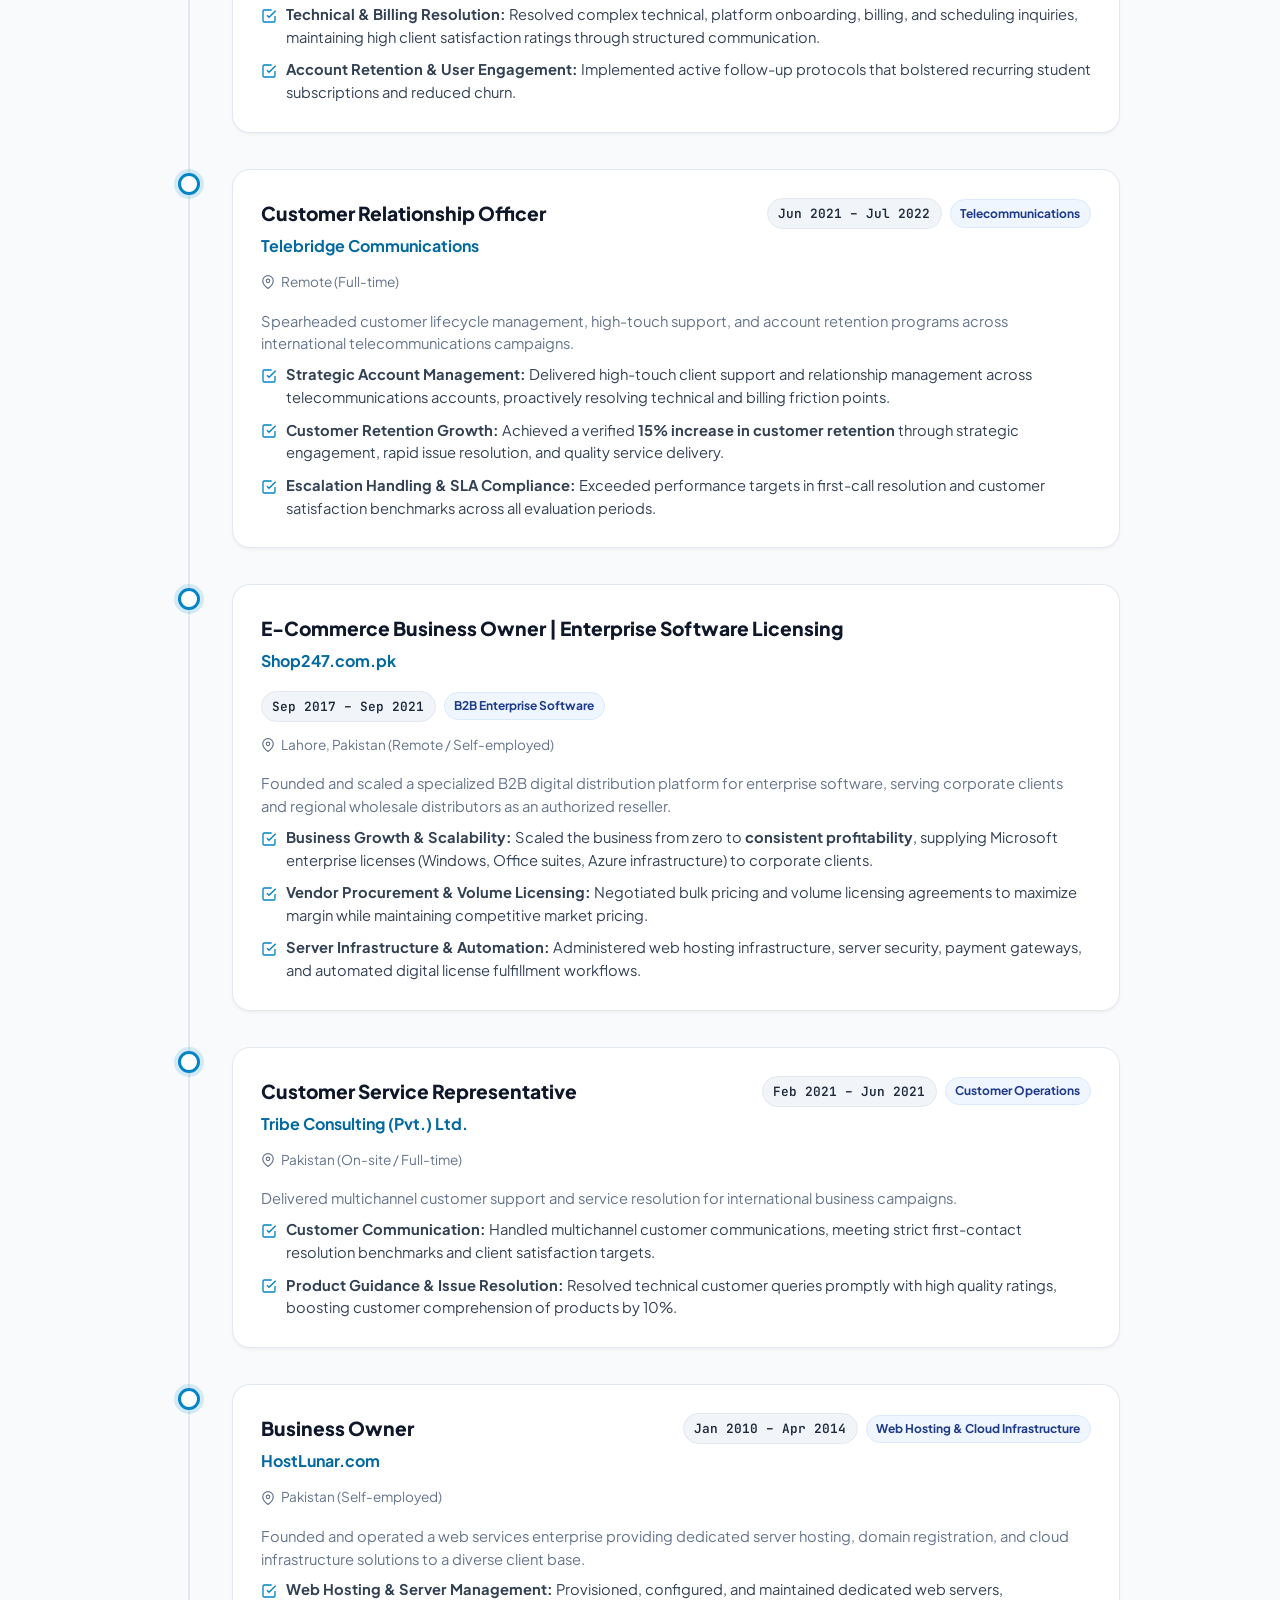
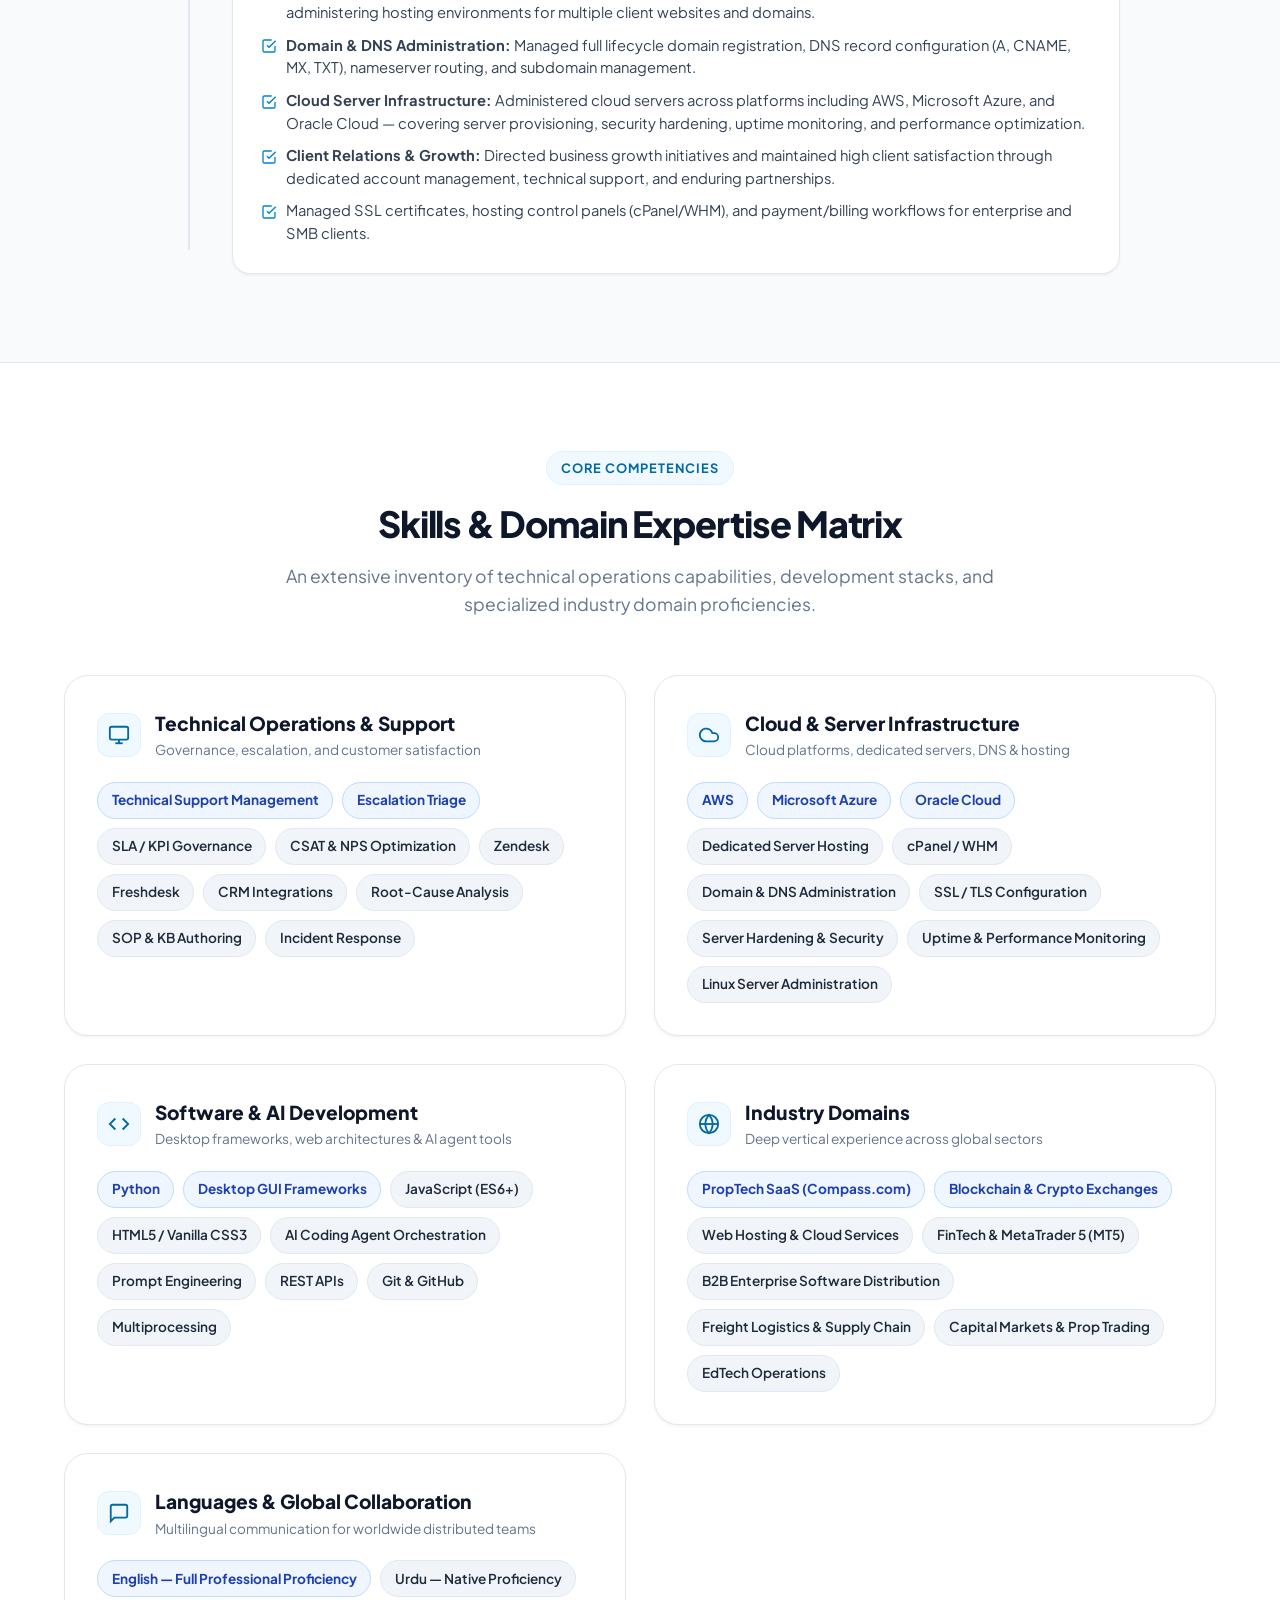
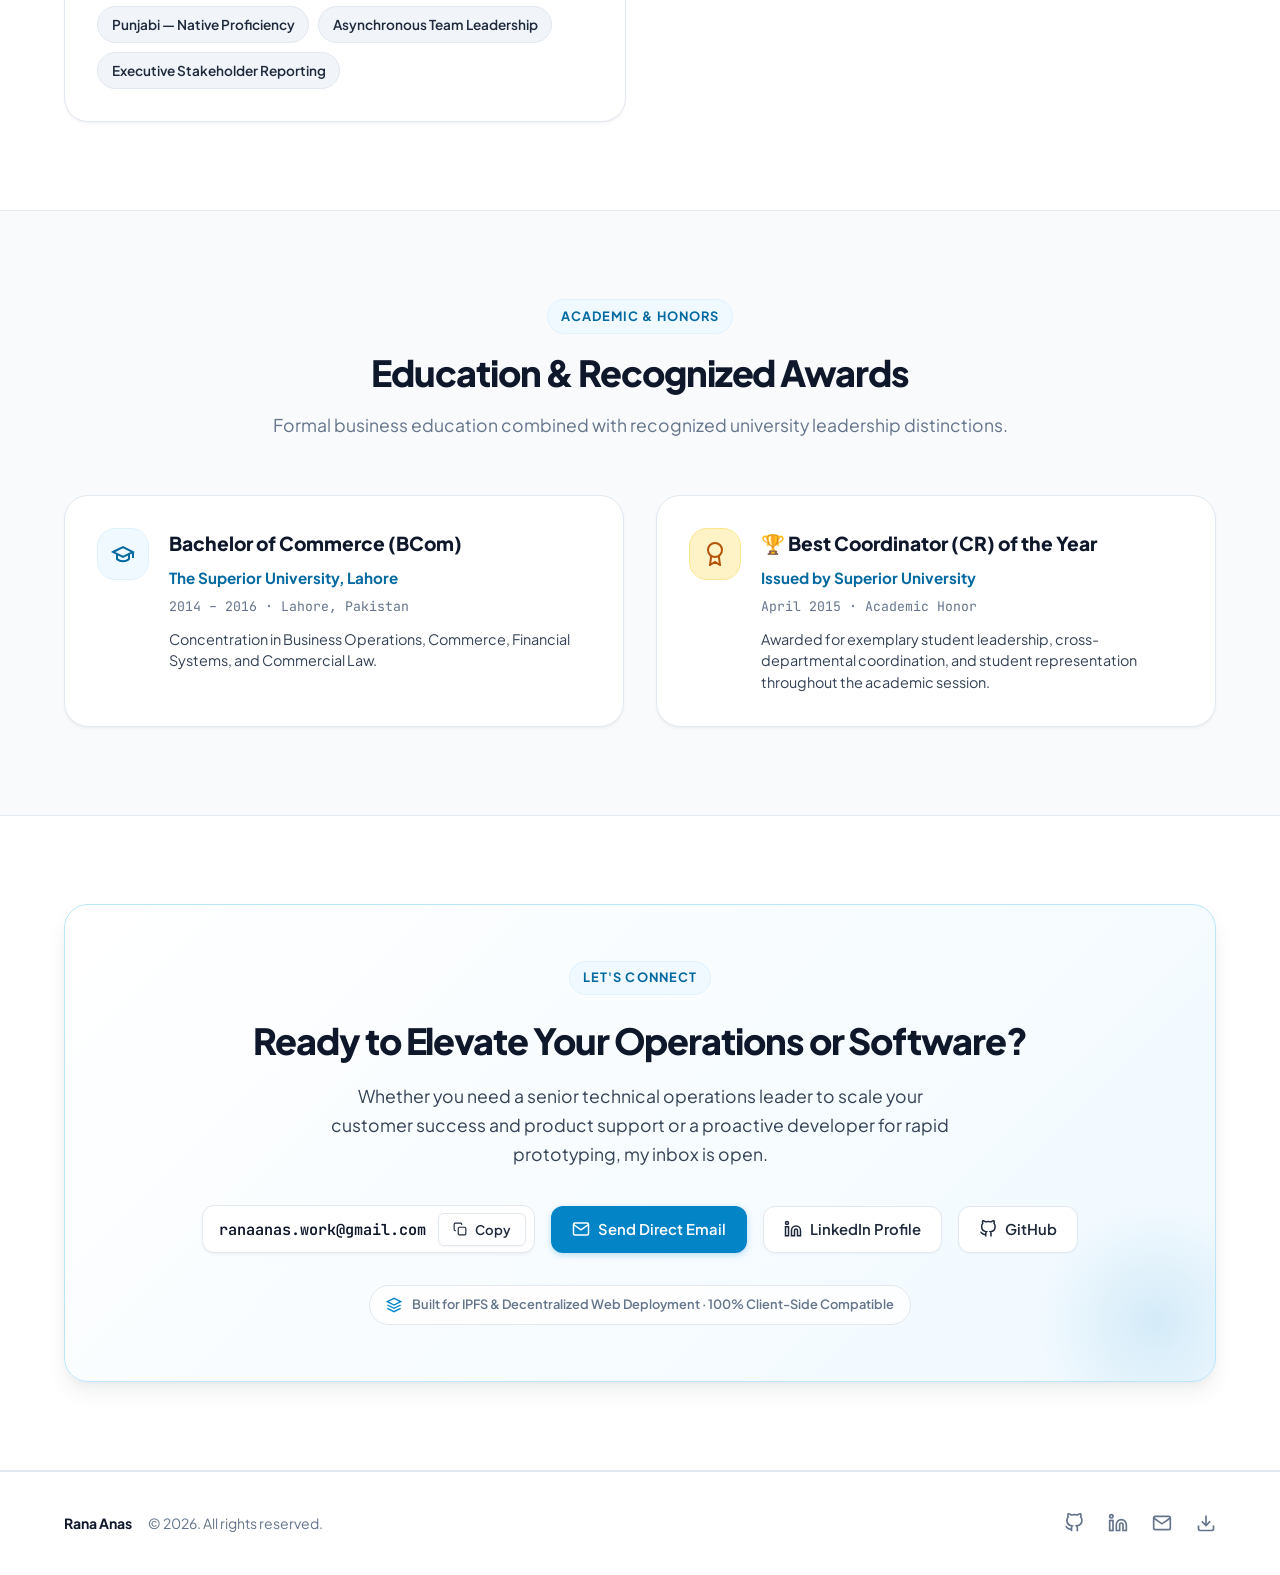
==== commit 67073e37: "Expand all career experience entries with detailed structured sub-headings" ====
--- a/flat-build/index.html
+++ b/flat-build/index.html
@@ -527,14 +527,25 @@
                 <svg width="14" height="14" viewBox="0 0 24 24" fill="none" stroke="currentColor" stroke-width="2"><path d="M21 10c0 7-9 13-9 13s-9-6-9-13a9 9 0 0 1 18 0z"/><circle cx="12" cy="10" r="3"/></svg>
                 <span>Remote / Full-time · United States</span>
               </div>
+              <div style="font-size: 0.92rem; color: var(--text-muted); margin: 0.75rem 0 0.5rem; line-height: 1.55;">
+                Directed end-to-end commercial freight dispatch operations, coordinating long-haul logistics fleets and driver schedules across the contiguous United States.
+              </div>
               <ul class="timeline-bullets">
                 <li class="timeline-bullet">
                   <svg width="16" height="16" viewBox="0 0 24 24" fill="none" stroke="currentColor" stroke-width="2"><polyline points="9 11 12 14 22 4"/><path d="M21 12v7a2 2 0 0 1-2 2H5a2 2 0 0 1-2-2V5a2 2 0 0 1 2-2h11"/></svg>
-                  <span>Managed full-cycle truck dispatching operations, booking freight loads at competitive rates by negotiating directly with top USA freight brokers (TQL, Integrity, Coyote, Uber Freight, Landstar).</span>
-                </li>
-                <li class="timeline-bullet">
-                  <svg width="16" height="16" viewBox="0 0 24 24" fill="none" stroke="currentColor" stroke-width="2"><polyline points="9 11 12 14 22 4"/><path d="M21 12v7a2 2 0 0 1-2 2H5a2 2 0 0 1-2-2V5a2 2 0 0 1 2-2h11"/></svg>
-                  <span>Coordinated logistics schedules to guarantee on-time pickup and delivery while actively managing driver layovers, detentions, and route planning under tight deadlines.</span>
+                  <span><strong>Brokerage Negotiation &amp; Load Booking:</strong> Managed full-cycle truck dispatching operations, booking freight loads at premium market rates by negotiating directly with top USA freight brokers (TQL, Integrity, Coyote, Uber Freight, Landstar).</span>
+                </li>
+                <li class="timeline-bullet">
+                  <svg width="16" height="16" viewBox="0 0 24 24" fill="none" stroke="currentColor" stroke-width="2"><polyline points="9 11 12 14 22 4"/><path d="M21 12v7a2 2 0 0 1-2 2H5a2 2 0 0 1-2-2V5a2 2 0 0 1 2-2h11"/></svg>
+                  <span><strong>Route Planning &amp; Schedule Optimization:</strong> Coordinated logistics timetables to guarantee on-time pickup and delivery while actively managing driver layovers, detentions, and route mapping under strict transit deadlines.</span>
+                </li>
+                <li class="timeline-bullet">
+                  <svg width="16" height="16" viewBox="0 0 24 24" fill="none" stroke="currentColor" stroke-width="2"><polyline points="9 11 12 14 22 4"/><path d="M21 12v7a2 2 0 0 1-2 2H5a2 2 0 0 1-2-2V5a2 2 0 0 1 2-2h11"/></svg>
+                  <span><strong>Compliance &amp; Safety Governance:</strong> Enforced strict compliance with Department of Transportation (DOT) hours-of-service regulations and safety standards.</span>
+                </li>
+                <li class="timeline-bullet">
+                  <svg width="16" height="16" viewBox="0 0 24 24" fill="none" stroke="currentColor" stroke-width="2"><polyline points="9 11 12 14 22 4"/><path d="M21 12v7a2 2 0 0 1-2 2H5a2 2 0 0 1-2-2V5a2 2 0 0 1 2-2h11"/></svg>
+                  <span><strong>Incident &amp; Dispute Resolution:</strong> Handled rapid roadside escalation triage, breakdown coordination, and broker claims resolution to protect revenue margins.</span>
                 </li>
               </ul>
             </div>
@@ -558,14 +569,21 @@
                 <svg width="14" height="14" viewBox="0 0 24 24" fill="none" stroke="currentColor" stroke-width="2"><path d="M21 10c0 7-9 13-9 13s-9-6-9-13a9 9 0 0 1 18 0z"/><circle cx="12" cy="10" r="3"/></svg>
                 <span>Remote (Contract)</span>
               </div>
+              <div style="font-size: 0.92rem; color: var(--text-muted); margin: 0.75rem 0 0.5rem; line-height: 1.55;">
+                Traded proprietary institutional firm capital across global FX and equity markets with strict algorithmic risk parameters and drawdown constraints.
+              </div>
               <ul class="timeline-bullets">
                 <li class="timeline-bullet">
                   <svg width="16" height="16" viewBox="0 0 24 24" fill="none" stroke="currentColor" stroke-width="2"><polyline points="9 11 12 14 22 4"/><path d="M21 12v7a2 2 0 0 1-2 2H5a2 2 0 0 1-2-2V5a2 2 0 0 1 2-2h11"/></svg>
-                  <span>Managed over <strong>$10,000+ proprietary trading capital</strong> with institutional-grade risk management parameters, strict drawdown limits, and disciplined position sizing.</span>
-                </li>
-                <li class="timeline-bullet">
-                  <svg width="16" height="16" viewBox="0 0 24 24" fill="none" stroke="currentColor" stroke-width="2"><polyline points="9 11 12 14 22 4"/><path d="M21 12v7a2 2 0 0 1-2 2H5a2 2 0 0 1-2-2V5a2 2 0 0 1 2-2h11"/></svg>
-                  <span>Executed strategic foreign exchange and equity transactions based on technical analysis, market liquidity modeling, and macroeconomic trends.</span>
+                  <span><strong>Capital Management &amp; Risk Governance:</strong> Managed over <strong>$10,000+ proprietary trading capital</strong> with institutional-grade risk management parameters, strict daily/total drawdown limits, and disciplined position sizing.</span>
+                </li>
+                <li class="timeline-bullet">
+                  <svg width="16" height="16" viewBox="0 0 24 24" fill="none" stroke="currentColor" stroke-width="2"><polyline points="9 11 12 14 22 4"/><path d="M21 12v7a2 2 0 0 1-2 2H5a2 2 0 0 1-2-2V5a2 2 0 0 1 2-2h11"/></svg>
+                  <span><strong>Systematic Trade Execution:</strong> Executed strategic foreign exchange and equity transactions based on technical analysis, market liquidity modeling, order flow, and macroeconomic trends.</span>
+                </li>
+                <li class="timeline-bullet">
+                  <svg width="16" height="16" viewBox="0 0 24 24" fill="none" stroke="currentColor" stroke-width="2"><polyline points="9 11 12 14 22 4"/><path d="M21 12v7a2 2 0 0 1-2 2H5a2 2 0 0 1-2-2V5a2 2 0 0 1 2-2h11"/></svg>
+                  <span><strong>Quantitative Backtesting:</strong> Backtested high-probability discretionary and automated trading systems in MetaTrader environments to validate edge consistency.</span>
                 </li>
               </ul>
             </div>
@@ -631,14 +649,21 @@
                 <svg width="14" height="14" viewBox="0 0 24 24" fill="none" stroke="currentColor" stroke-width="2"><path d="M21 10c0 7-9 13-9 13s-9-6-9-13a9 9 0 0 1 18 0z"/><circle cx="12" cy="10" r="3"/></svg>
                 <span>United States (Remote / Full-time)</span>
               </div>
+              <div style="font-size: 0.92rem; color: var(--text-muted); margin: 0.75rem 0 0.5rem; line-height: 1.55;">
+                Led client services and support operations ensuring seamless online tutoring delivery for educators and students across North America.
+              </div>
               <ul class="timeline-bullets">
                 <li class="timeline-bullet">
                   <svg width="16" height="16" viewBox="0 0 24 24" fill="none" stroke="currentColor" stroke-width="2"><polyline points="9 11 12 14 22 4"/><path d="M21 12v7a2 2 0 0 1-2 2H5a2 2 0 0 1-2-2V5a2 2 0 0 1 2-2h11"/></svg>
-                  <span>Managed a customer support team ensuring seamless online tutoring delivery and account management for students and tutors across North America.</span>
-                </li>
-                <li class="timeline-bullet">
-                  <svg width="16" height="16" viewBox="0 0 24 24" fill="none" stroke="currentColor" stroke-width="2"><polyline points="9 11 12 14 22 4"/><path d="M21 12v7a2 2 0 0 1-2 2H5a2 2 0 0 1-2-2V5a2 2 0 0 1 2-2h11"/></svg>
-                  <span>Resolved complex technical, billing, and scheduling inquiries, maintaining high client satisfaction ratings through structured communication.</span>
+                  <span><strong>Support Team Supervision:</strong> Managed a customer support team ensuring seamless online tutoring delivery, session coordination, and account management for students and tutors across North America.</span>
+                </li>
+                <li class="timeline-bullet">
+                  <svg width="16" height="16" viewBox="0 0 24 24" fill="none" stroke="currentColor" stroke-width="2"><polyline points="9 11 12 14 22 4"/><path d="M21 12v7a2 2 0 0 1-2 2H5a2 2 0 0 1-2-2V5a2 2 0 0 1 2-2h11"/></svg>
+                  <span><strong>Technical &amp; Billing Resolution:</strong> Resolved complex technical, platform onboarding, billing, and scheduling inquiries, maintaining high client satisfaction ratings through structured communication.</span>
+                </li>
+                <li class="timeline-bullet">
+                  <svg width="16" height="16" viewBox="0 0 24 24" fill="none" stroke="currentColor" stroke-width="2"><polyline points="9 11 12 14 22 4"/><path d="M21 12v7a2 2 0 0 1-2 2H5a2 2 0 0 1-2-2V5a2 2 0 0 1 2-2h11"/></svg>
+                  <span><strong>Account Retention &amp; User Engagement:</strong> Implemented active follow-up protocols that bolstered recurring student subscriptions and reduced churn.</span>
                 </li>
               </ul>
             </div>
@@ -662,14 +687,21 @@
                 <svg width="14" height="14" viewBox="0 0 24 24" fill="none" stroke="currentColor" stroke-width="2"><path d="M21 10c0 7-9 13-9 13s-9-6-9-13a9 9 0 0 1 18 0z"/><circle cx="12" cy="10" r="3"/></svg>
                 <span>Remote (Full-time)</span>
               </div>
+              <div style="font-size: 0.92rem; color: var(--text-muted); margin: 0.75rem 0 0.5rem; line-height: 1.55;">
+                Spearheaded customer lifecycle management, high-touch support, and account retention programs across international telecommunications campaigns.
+              </div>
               <ul class="timeline-bullets">
                 <li class="timeline-bullet">
                   <svg width="16" height="16" viewBox="0 0 24 24" fill="none" stroke="currentColor" stroke-width="2"><polyline points="9 11 12 14 22 4"/><path d="M21 12v7a2 2 0 0 1-2 2H5a2 2 0 0 1-2-2V5a2 2 0 0 1 2-2h11"/></svg>
-                  <span>Delivered high-touch client support and relationship management across telecommunications accounts, proactively resolving technical and billing friction points.</span>
-                </li>
-                <li class="timeline-bullet">
-                  <svg width="16" height="16" viewBox="0 0 24 24" fill="none" stroke="currentColor" stroke-width="2"><polyline points="9 11 12 14 22 4"/><path d="M21 12v7a2 2 0 0 1-2 2H5a2 2 0 0 1-2-2V5a2 2 0 0 1 2-2h11"/></svg>
-                  <span>Achieved a verified <strong>15% increase in customer retention</strong> through strategic engagement, rapid issue resolution, and quality service delivery.</span>
+                  <span><strong>Strategic Account Management:</strong> Delivered high-touch client support and relationship management across telecommunications accounts, proactively resolving technical and billing friction points.</span>
+                </li>
+                <li class="timeline-bullet">
+                  <svg width="16" height="16" viewBox="0 0 24 24" fill="none" stroke="currentColor" stroke-width="2"><polyline points="9 11 12 14 22 4"/><path d="M21 12v7a2 2 0 0 1-2 2H5a2 2 0 0 1-2-2V5a2 2 0 0 1 2-2h11"/></svg>
+                  <span><strong>Customer Retention Growth:</strong> Achieved a verified <strong>15% increase in customer retention</strong> through strategic engagement, rapid issue resolution, and quality service delivery.</span>
+                </li>
+                <li class="timeline-bullet">
+                  <svg width="16" height="16" viewBox="0 0 24 24" fill="none" stroke="currentColor" stroke-width="2"><polyline points="9 11 12 14 22 4"/><path d="M21 12v7a2 2 0 0 1-2 2H5a2 2 0 0 1-2-2V5a2 2 0 0 1 2-2h11"/></svg>
+                  <span><strong>Escalation Handling &amp; SLA Compliance:</strong> Exceeded performance targets in first-call resolution and customer satisfaction benchmarks across all evaluation periods.</span>
                 </li>
               </ul>
             </div>
@@ -699,15 +731,15 @@
               <ul class="timeline-bullets">
                 <li class="timeline-bullet">
                   <svg width="16" height="16" viewBox="0 0 24 24" fill="none" stroke="currentColor" stroke-width="2"><polyline points="9 11 12 14 22 4"/><path d="M21 12v7a2 2 0 0 1-2 2H5a2 2 0 0 1-2-2V5a2 2 0 0 1 2-2h11"/></svg>
-                  <span>Scaled the business from zero to <strong>consistent profitability</strong>, supplying Microsoft enterprise licenses (Windows, Office suites, Azure infrastructure) to corporate clients.</span>
-                </li>
-                <li class="timeline-bullet">
-                  <svg width="16" height="16" viewBox="0 0 24 24" fill="none" stroke="currentColor" stroke-width="2"><polyline points="9 11 12 14 22 4"/><path d="M21 12v7a2 2 0 0 1-2 2H5a2 2 0 0 1-2-2V5a2 2 0 0 1 2-2h11"/></svg>
-                  <span>Negotiated bulk pricing and volume licensing agreements to maximize margin while maintaining competitive market pricing.</span>
-                </li>
-                <li class="timeline-bullet">
-                  <svg width="16" height="16" viewBox="0 0 24 24" fill="none" stroke="currentColor" stroke-width="2"><polyline points="9 11 12 14 22 4"/><path d="M21 12v7a2 2 0 0 1-2 2H5a2 2 0 0 1-2-2V5a2 2 0 0 1 2-2h11"/></svg>
-                  <span>Administered web hosting infrastructure, server security, payment gateways, and automated fulfillment workflows.</span>
+                  <span><strong>Business Growth &amp; Scalability:</strong> Scaled the business from zero to <strong>consistent profitability</strong>, supplying Microsoft enterprise licenses (Windows, Office suites, Azure infrastructure) to corporate clients.</span>
+                </li>
+                <li class="timeline-bullet">
+                  <svg width="16" height="16" viewBox="0 0 24 24" fill="none" stroke="currentColor" stroke-width="2"><polyline points="9 11 12 14 22 4"/><path d="M21 12v7a2 2 0 0 1-2 2H5a2 2 0 0 1-2-2V5a2 2 0 0 1 2-2h11"/></svg>
+                  <span><strong>Vendor Procurement &amp; Volume Licensing:</strong> Negotiated bulk pricing and volume licensing agreements to maximize margin while maintaining competitive market pricing.</span>
+                </li>
+                <li class="timeline-bullet">
+                  <svg width="16" height="16" viewBox="0 0 24 24" fill="none" stroke="currentColor" stroke-width="2"><polyline points="9 11 12 14 22 4"/><path d="M21 12v7a2 2 0 0 1-2 2H5a2 2 0 0 1-2-2V5a2 2 0 0 1 2-2h11"/></svg>
+                  <span><strong>Server Infrastructure &amp; Automation:</strong> Administered web hosting infrastructure, server security, payment gateways, and automated digital license fulfillment workflows.</span>
                 </li>
               </ul>
             </div>
@@ -731,10 +763,17 @@
                 <svg width="14" height="14" viewBox="0 0 24 24" fill="none" stroke="currentColor" stroke-width="2"><path d="M21 10c0 7-9 13-9 13s-9-6-9-13a9 9 0 0 1 18 0z"/><circle cx="12" cy="10" r="3"/></svg>
                 <span>Pakistan (On-site / Full-time)</span>
               </div>
+              <div style="font-size: 0.92rem; color: var(--text-muted); margin: 0.75rem 0 0.5rem; line-height: 1.55;">
+                Delivered multichannel customer support and service resolution for international business campaigns.
+              </div>
               <ul class="timeline-bullets">
                 <li class="timeline-bullet">
                   <svg width="16" height="16" viewBox="0 0 24 24" fill="none" stroke="currentColor" stroke-width="2"><polyline points="9 11 12 14 22 4"/><path d="M21 12v7a2 2 0 0 1-2 2H5a2 2 0 0 1-2-2V5a2 2 0 0 1 2-2h11"/></svg>
-                  <span>Resolved technical customer queries promptly with high quality ratings, boosting customer comprehension of products by 10%.</span>
+                  <span><strong>Customer Communication:</strong> Handled multichannel customer communications, meeting strict first-contact resolution benchmarks and client satisfaction targets.</span>
+                </li>
+                <li class="timeline-bullet">
+                  <svg width="16" height="16" viewBox="0 0 24 24" fill="none" stroke="currentColor" stroke-width="2"><polyline points="9 11 12 14 22 4"/><path d="M21 12v7a2 2 0 0 1-2 2H5a2 2 0 0 1-2-2V5a2 2 0 0 1 2-2h11"/></svg>
+                  <span><strong>Product Guidance &amp; Issue Resolution:</strong> Resolved technical customer queries promptly with high quality ratings, boosting customer comprehension of products by 10%.</span>
                 </li>
               </ul>
             </div>
